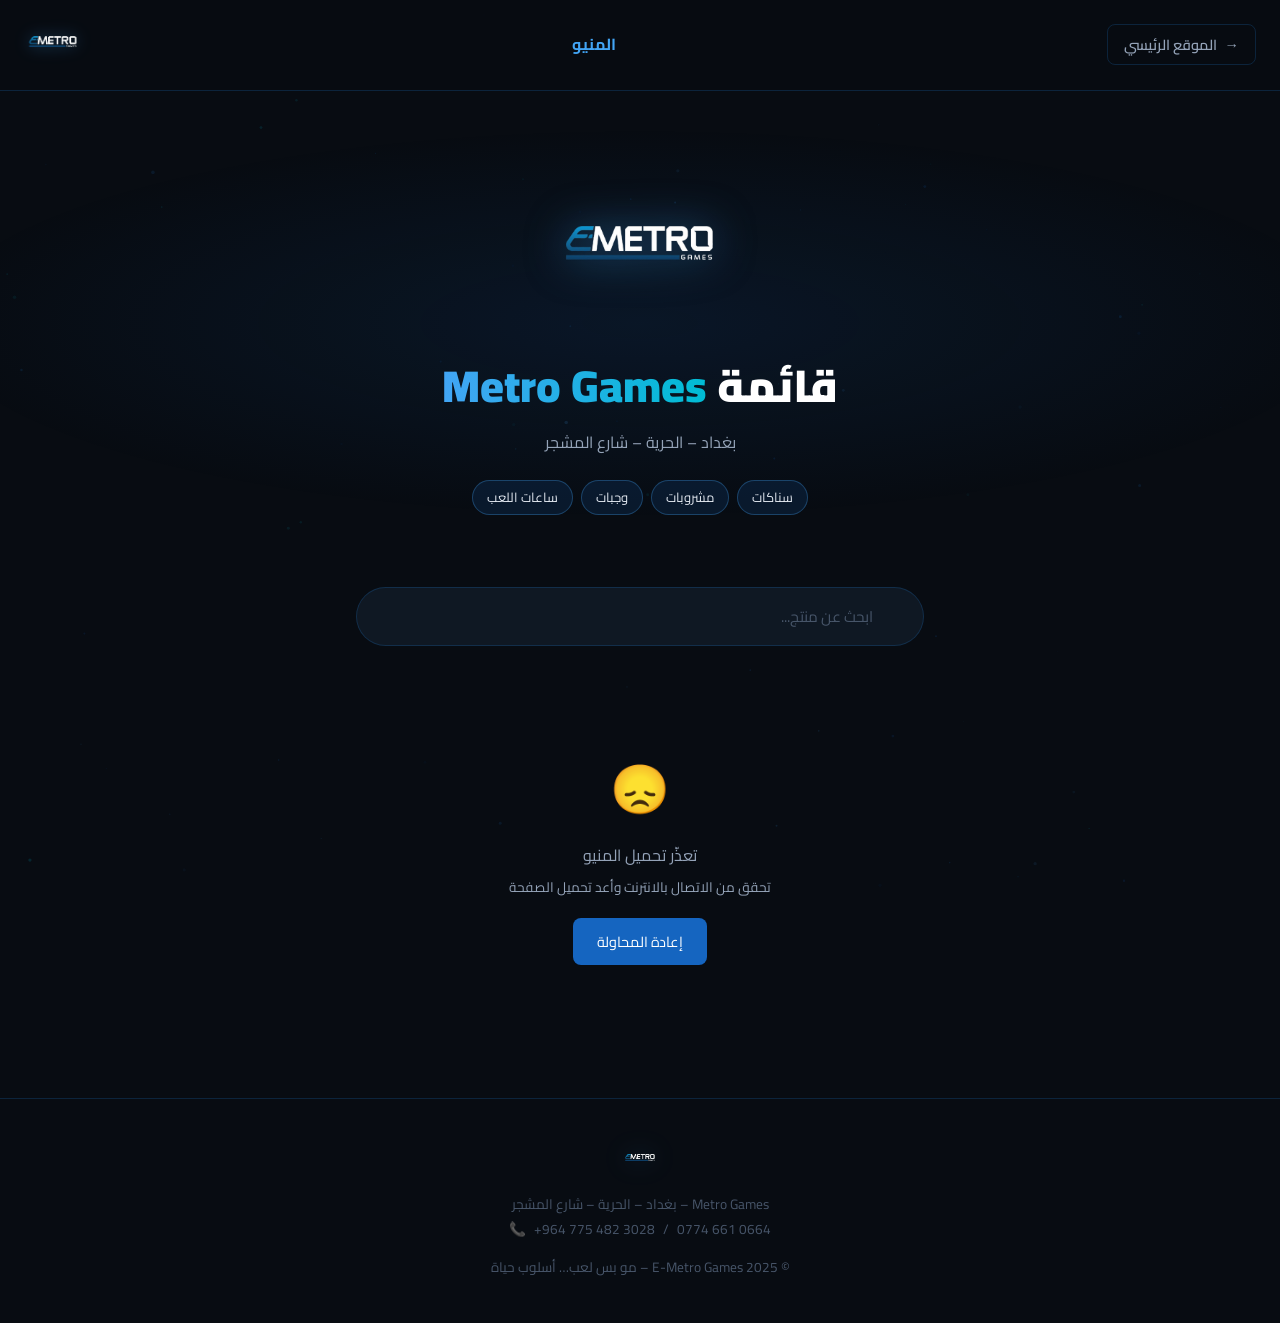
==== menu.html @ 740af6a1 "Add files via upload" ====
<!DOCTYPE html>
<html lang="ar" dir="rtl">
<head>
  <meta charset="UTF-8" />
  <meta name="viewport" content="width=device-width, initial-scale=1.0" />
  <meta name="description" content="منيو Metro Games – أحدث السناكات والمشروبات والوجبات. الحرية – شارع المشجر، بغداد." />
  <title>منيو Metro Games | قائمة الطعام والمشروبات 🍔🥤</title>
  <link rel="preconnect" href="https://fonts.googleapis.com" />
  <link rel="preconnect" href="https://fonts.gstatic.com" crossorigin />
  <link href="https://fonts.googleapis.com/css2?family=Outfit:wght@300;400;600;700;900&family=Cairo:wght@300;400;600;700;900&display=swap" rel="stylesheet" />
  <link rel="icon" href="logo.png" type="image/png" />
  <style>
    /* ============ RESET & ROOT ============ */
    *, *::before, *::after { box-sizing: border-box; margin: 0; padding: 0; }
    :root {
      --bg-primary:   #080c12;
      --bg-secondary: #0d1117;
      --bg-card:      #0f1823;
      --blue-main:    #1565c0;
      --blue-mid:     #1e88e5;
      --blue-light:   #42a5f5;
      --cyan:         #00bcd4;
      --white:        #ffffff;
      --gray-1:       #e2e8f0;
      --gray-2:       #94a3b8;
      --gray-3:       #475569;
      --border:       rgba(30, 136, 229, 0.2);
      --glow-sm:      0 0 12px rgba(66, 165, 245, 0.3);
      --glow-md:      0 0 30px rgba(66, 165, 245, 0.35);
      --radius:       14px;
      --radius-lg:    22px;
      --transition:   0.3s cubic-bezier(0.4, 0, 0.2, 1);
      --font-ar:      'Cairo', sans-serif;
      --font-en:      'Outfit', sans-serif;
    }
    html { scroll-behavior: smooth; }
    body {
      font-family: var(--font-ar);
      background: var(--bg-primary);
      color: var(--white);
      overflow-x: hidden;
      direction: rtl;
      line-height: 1.6;
    }
    ::-webkit-scrollbar { width: 6px; }
    ::-webkit-scrollbar-track { background: var(--bg-primary); }
    ::-webkit-scrollbar-thumb { background: var(--blue-main); border-radius: 99px; }
    ::selection { background: var(--blue-main); color: #fff; }

    /* ============ PARTICLES ============ */
    #pc { position: fixed; inset: 0; z-index: 0; pointer-events: none; opacity: 0.3; }

    /* ============ NAVBAR ============ */
    .navbar {
      position: sticky; top: 0; z-index: 100;
      background: rgba(8,12,18,0.95);
      backdrop-filter: blur(20px);
      border-bottom: 1px solid var(--border);
      padding: 12px 24px;
    }
    .nav-inner {
      max-width: 1280px; margin: 0 auto;
      display: flex;
      align-items: center; justify-content: space-between; gap: 16px;
    }
    .nav-logo img { height: 58px; filter: drop-shadow(var(--glow-sm)); }
    .nav-title { font-size: 1rem; font-weight: 700; color: var(--blue-light); }
    .nav-back {
      display: flex; align-items: center; gap: 8px;
      text-decoration: none; color: var(--gray-2);
      font-size: 0.9rem; font-weight: 600;
      padding: 8px 16px; border-radius: 8px;
      border: 1px solid var(--border);
      transition: var(--transition);
    }
    .nav-back:hover { color: var(--white); border-color: var(--blue-mid); }

    /* ============ HERO ============ */
    .hero {
      position: relative; z-index: 1;
      padding: 60px 24px 40px;
      text-align: center;
      background: radial-gradient(ellipse 80% 60% at 50% 50%, rgba(21,101,192,0.12) 0%, transparent 70%);
    }
    .hero-logo { width: 180px; max-width: 60%; margin: 0 auto 20px; display: block; filter: drop-shadow(0 0 20px rgba(66,165,245,0.5)); }
    .hero-title { font-size: clamp(1.8rem, 4vw, 2.8rem); font-weight: 900; margin-bottom: 8px; }
    .hero-sub { color: var(--gray-2); font-size: 1rem; margin-bottom: 24px; }
    .hero-badges { display: flex; flex-wrap: wrap; gap: 8px; justify-content: center; }
    .badge {
      display: inline-flex; align-items: center; gap: 6px;
      background: rgba(21,101,192,0.15);
      border: 1px solid rgba(66,165,245,0.3);
      border-radius: 50px; padding: 6px 14px;
      font-size: 0.82rem; color: var(--gray-1);
    }
    .highlight-blue {
      background: linear-gradient(90deg, var(--blue-light), var(--cyan));
      -webkit-background-clip: text; -webkit-text-fill-color: transparent; background-clip: text;
    }

    /* ============ CATEGORY TABS ============ */
    .cats-wrap {
      position: sticky; top: 63px; z-index: 90;
      background: rgba(8,12,18,0.92); backdrop-filter: blur(20px);
      -webkit-backdrop-filter: blur(20px);
      border-bottom: 1px solid var(--border);
      padding: 0;
    }
    .cats-scroll {
      display: flex; overflow-x: auto; gap: 10px;
      scrollbar-width: none; padding: 10px 24px;
      align-items: center;
    }
    .cats-scroll::-webkit-scrollbar { display: none; }
    .cat-tab {
      flex-shrink: 0; padding: 8px 18px;
      background: rgba(21, 101, 192, 0.08);
      border: 1px solid rgba(66, 165, 245, 0.15);
      border-radius: 50px; cursor: pointer;
      color: var(--gray-2); font-family: var(--font-ar); font-size: 0.88rem; font-weight: 700;
      transition: var(--transition); white-space: nowrap;
    }
    .cat-tab:hover {
      color: var(--white);
      border-color: var(--blue-mid);
      background: rgba(21, 101, 192, 0.15);
    }
    .cat-tab.active {
      background: linear-gradient(135deg, var(--blue-main) 0%, var(--blue-mid) 100%);
      color: var(--white);
      border-color: var(--blue-light);
      box-shadow: 0 0 15px rgba(21, 101, 192, 0.4);
    }

    /* ============ SEARCH ============ */
    .search-wrap {
      position: relative; z-index: 1;
      max-width: 600px; margin: 32px auto 0; padding: 0 16px;
    }
    .search-input {
      width: 100%; padding: 14px 50px 14px 18px;
      background: var(--bg-card); border: 1px solid var(--border);
      border-radius: 50px; color: var(--white); font-family: var(--font-ar); font-size: 0.95rem;
      outline: none; transition: var(--transition); direction: rtl;
    }
    .search-input:focus { border-color: var(--blue-mid); box-shadow: var(--glow-sm); }
    .search-input::placeholder { color: var(--gray-3); }
    .search-icon {
      position: absolute; left: 32px; top: 50%; transform: translateY(-50%);
      font-size: 1rem; color: var(--gray-3); pointer-events: none;
    }

    /* ============ MENU CONTENT ============ */
    .menu-content {
      position: relative; z-index: 1;
      max-width: 1280px; margin: 0 auto;
      padding: 32px 16px 60px;
    }

    /* ============ LOADING ============ */
    .loading {
      display: flex; flex-direction: column; align-items: center;
      justify-content: center; min-height: 40vh; gap: 20px;
    }
    .spinner {
      width: 50px; height: 50px; border: 3px solid rgba(66,165,245,0.2);
      border-top-color: var(--blue-light); border-radius: 50%;
      animation: spin 1s linear infinite;
    }
    @keyframes spin { to { transform: rotate(360deg); } }
    .loading p { color: var(--gray-2); font-size: 1rem; }

    /* ============ CATEGORY SECTION ============ */
    .cat-section { margin-bottom: 60px; scroll-margin-top: 140px; }
    .cat-header {
      display: flex; align-items: center; gap: 14px;
      margin-bottom: 24px; padding-bottom: 14px;
      border-bottom: 1px solid var(--border);
    }
    .cat-icon {
      width: 44px; height: 44px;
      background: rgba(21,101,192,0.2);
      border: 1px solid rgba(66,165,245,0.3);
      border-radius: 12px; display: flex; align-items: center;
      justify-content: center; font-size: 1.2rem; flex-shrink: 0;
    }
    .cat-name { font-size: 1.4rem; font-weight: 900; color: var(--white); }
    .cat-count {
      margin-right: auto;
      background: rgba(21,101,192,0.15);
      border: 1px solid rgba(66,165,245,0.2);
      color: var(--blue-light); border-radius: 50px;
      padding: 3px 12px; font-size: 0.78rem; font-weight: 700;
    }

    /* ============ ITEMS GRID ============ */
    .items-grid {
      display: grid;
      grid-template-columns: repeat(auto-fill, minmax(280px, 1fr));
      gap: 18px;
    }

    /* ============ ITEM CARD ============ */
    .item-card {
      background: var(--bg-card);
      border: 1px solid var(--border);
      border-radius: var(--radius);
      overflow: hidden;
      transition: var(--transition);
      display: flex; flex-direction: column;
      cursor: pointer;
      position: relative;
    }
    .item-card::before {
      content: '';
      position: absolute; top: 0; left: 0; right: 0;
      height: 2px;
      background: linear-gradient(90deg, var(--blue-main), var(--blue-light));
      transform: scaleX(0); transition: transform 0.3s;
    }
    .item-card:hover::before { transform: scaleX(1); }
    .item-card:hover {
      border-color: var(--blue-mid);
      transform: translateY(-4px);
      box-shadow: var(--glow-md);
    }
    .item-img-wrap {
      width: 100%; aspect-ratio: 4/3;
      overflow: hidden; background: var(--bg-secondary);
      position: relative;
    }
    .item-img {
      width: 100%; height: 100%; object-fit: cover;
      transition: transform 0.4s;
    }
    .item-card:hover .item-img { transform: scale(1.06); }
    .item-no-img {
      width: 100%; height: 100%;
      display: flex; align-items: center; justify-content: center;
      font-size: 3rem; opacity: 0.3;
      background: linear-gradient(135deg, #0d1a30, #1565c0, #0d1a30);
    }
    .item-body { padding: 16px; flex: 1; display: flex; flex-direction: column; gap: 8px; }
    .item-name { font-size: 1rem; font-weight: 700; color: var(--white); line-height: 1.3; }
    .item-desc { font-size: 0.82rem; color: var(--gray-2); line-height: 1.5; flex: 1; }
    .item-footer { display: flex; align-items: center; justify-content: space-between; margin-top: 8px; }
    .item-price {
      font-family: var(--font-en);
      font-size: 1.15rem; font-weight: 900;
      color: #ffffff;
      background: linear-gradient(135deg, rgba(21, 101, 192, 0.4) 0%, rgba(30, 136, 229, 0.75) 100%);
      padding: 5px 14px;
      border-radius: 50px;
      display: inline-flex;
      align-items: center;
      gap: 4px;
      border: 1px solid rgba(66, 165, 245, 0.5);
      box-shadow: 0 4px 12px rgba(21, 101, 192, 0.35);
      transition: var(--transition);
      backdrop-filter: blur(4px);
    }
    .item-price span {
      font-family: var(--font-ar);
      font-size: 0.75rem;
      font-weight: 700;
      color: rgba(255, 255, 255, 0.9);
      margin-right: 2px;
    }
    .item-card:hover .item-price {
      background: linear-gradient(135deg, var(--blue-mid) 0%, var(--cyan) 100%);
      border-color: var(--cyan);
      box-shadow: 0 0 15px rgba(0, 188, 212, 0.65);
      transform: scale(1.04);
    }
    .item-badge {
      font-size: 0.72rem; font-weight: 700;
      background: rgba(21,101,192,0.15);
      border: 1px solid rgba(66,165,245,0.2);
      color: var(--blue-light); padding: 3px 10px; border-radius: 50px;
    }

    /* ============ MODAL ============ */
    .modal-overlay {
      position: fixed; inset: 0; z-index: 200;
      background: rgba(0,0,0,0.8); backdrop-filter: blur(8px);
      display: flex; align-items: center; justify-content: center;
      padding: 16px;
      opacity: 0; pointer-events: none;
      transition: opacity 0.3s;
    }
    .modal-overlay.open { opacity: 1; pointer-events: all; }
    .modal {
      background: var(--bg-card);
      border: 1px solid var(--border);
      border-radius: var(--radius-lg);
      max-width: 500px; width: 100%;
      overflow: hidden;
      transform: scale(0.92) translateY(20px);
      transition: transform 0.3s;
    }
    .modal-overlay.open .modal { transform: scale(1) translateY(0); }
    .modal-img { width: 100%; aspect-ratio: 4/3; object-fit: cover; }
    .modal-no-img {
      width: 100%; aspect-ratio: 4/3;
      display: flex; align-items: center; justify-content: center;
      font-size: 6rem;
      background: linear-gradient(135deg, #0d1a30, #1565c0, #0d1a30);
    }
    .modal-body { padding: 24px; }
    .modal-name { font-size: 1.5rem; font-weight: 900; margin-bottom: 8px; }
    .modal-desc { color: var(--gray-2); font-size: 0.92rem; margin-bottom: 20px; line-height: 1.6; }
    .modal-price {
      font-family: var(--font-en);
      font-size: 2.2rem; font-weight: 900;
      color: var(--blue-light);
      text-shadow: 0 0 15px rgba(66, 165, 245, 0.45);
      margin-bottom: 20px;
      display: flex;
      align-items: baseline;
      gap: 6px;
    }
    .modal-price small { font-family: var(--font-ar); font-size: 1.05rem; color: var(--gray-2); font-weight: 700; }
    .modal-close {
      width: 100%; padding: 14px;
      background: rgba(21,101,192,0.2); border: 1px solid rgba(66,165,245,0.3);
      border-radius: 10px; color: var(--white); font-family: var(--font-ar); font-size: 1rem;
      font-weight: 700; cursor: pointer; transition: var(--transition);
    }
    .modal-close:hover { background: var(--blue-main); }

    /* ============ EMPTY ============ */
    .empty { text-align: center; padding: 60px 24px; color: var(--gray-2); }
    .empty .empty-icon { font-size: 4rem; margin-bottom: 16px; }
    .empty h3 { font-size: 1.2rem; color: var(--gray-1); margin-bottom: 8px; }

    /* ============ BANNER ============ */
    .restaurant-banner {
      width: 100%; max-height: 260px; object-fit: cover;
      display: block;
    }
    .banner-wrap { position: relative; z-index: 1; }
    .banner-overlay {
      position: absolute; inset: 0;
      background: linear-gradient(to bottom, transparent 40%, rgba(8,12,18,1) 100%);
    }

    /* ============ BACK TO TOP ============ */
    .btt {
      position: fixed; bottom: 28px; left: 28px;
      width: 46px; height: 46px; border-radius: 50%;
      background: var(--blue-main); color: #fff;
      border: none; cursor: pointer; font-size: 1.2rem;
      box-shadow: var(--glow-md); z-index: 99;
      opacity: 0; transform: translateY(16px);
      transition: var(--transition);
    }
    .btt.visible { opacity: 1; transform: translateY(0); }
    .btt:hover { transform: translateY(-3px); }

    /* ============ FOOTER ============ */
    .footer {
      position: relative; z-index: 1;
      text-align: center; padding: 40px 24px;
      border-top: 1px solid var(--border);
      color: var(--gray-3); font-size: 0.85rem;
    }
    .footer img { height: 36px; margin-bottom: 12px; filter: drop-shadow(var(--glow-sm)); }
    .footer p { margin-bottom: 4px; }
    .footer a { color: var(--blue-light); text-decoration: none; }

    /* ============ RESPONSIVE ============ */
    @media (max-width: 600px) {
      .navbar {
        padding: 8px 16px;
      }
      .nav-back span:last-child {
        display: none; /* Hide "الموقع الرئيسي" text to fit screen */
      }
      .nav-back {
        padding: 6px 12px;
        font-size: 0.85rem;
      }
      .nav-title {
        font-size: 0.95rem;
      }
      .nav-logo-img {
        height: 46px !important;
      }
      .cats-wrap {
        top: 55px; /* Alignment with mobile navbar */
      }
      .cats-scroll {
        padding: 8px 12px;
        gap: 8px;
      }
      .cat-tab {
        padding: 6px 14px;
        font-size: 0.82rem;
      }
      .hero {
        padding: 30px 16px 20px;
      }
      .hero-logo {
        width: 110px;
        margin-bottom: 12px;
      }
      .hero-badges {
        gap: 6px;
      }
      .badge {
        padding: 4px 10px;
        font-size: 0.75rem;
      }
      .search-wrap {
        margin: 20px auto 0;
      }
      .search-input {
        padding: 10px 18px;
        font-size: 0.9rem;
      }
      .cat-section {
        margin-bottom: 36px;
        scroll-margin-top: 105px;
      }
      .cat-header {
        margin-bottom: 16px;
        padding-bottom: 10px;
        gap: 10px;
      }
      .cat-icon {
        width: 36px;
        height: 36px;
        font-size: 1rem;
      }
      .cat-name {
        font-size: 1.15rem;
      }
      .items-grid {
        grid-template-columns: repeat(2, 1fr);
        gap: 12px;
      }
      .item-card {
        border-radius: 12px;
      }
      .item-name {
        font-size: 0.88rem;
        font-weight: 700;
        display: -webkit-box;
        -webkit-line-clamp: 1;
        -webkit-box-orient: vertical;
        overflow: hidden;
      }
      .item-body {
        padding: 12px;
        gap: 6px;
      }
      .item-desc {
        font-size: 0.75rem;
        display: -webkit-box;
        -webkit-line-clamp: 2;
        -webkit-box-orient: vertical;
        overflow: hidden;
        text-overflow: ellipsis;
        min-height: 2.25em; /* Keep description height uniform */
      }
      .item-price {
        font-size: 0.9rem;
        padding: 4px 10px;
        border-radius: 30px;
        gap: 3px;
      }
      .item-price span {
        font-size: 0.62rem;
      }
      .modal {
        max-width: 100%;
        width: 100%;
        max-height: 90vh;
        overflow-y: auto;
      }
      .modal-body {
        padding: 16px;
      }
      .modal-name {
        font-size: 1.25rem;
      }
      .modal-desc {
        font-size: 0.85rem;
        margin-bottom: 16px;
      }
      .modal-price {
        font-size: 1.7rem;
        margin-bottom: 16px;
      }
      .footer {
        padding: 30px 16px;
      }
    }
    @media (max-width: 360px) {
      .items-grid { grid-template-columns: 1fr; gap: 16px; }
    }
  </style>
</head>
<body>

<canvas id="pc"></canvas>

<!-- NAVBAR -->
<nav class="navbar">
  <div class="nav-inner">
    <a href="index.html" class="nav-back">
      <span>→</span>
      <span>الموقع الرئيسي</span>
    </a>
    <div class="nav-title">المنيو</div>
    <a href="index.html">
      <img src="logo.png" alt="Metro Games" class="nav-logo-img" style="height:58px;filter:drop-shadow(0 0 8px rgba(66,165,245,0.4))"/>
    </a>
  </div>
</nav>

<!-- BANNER (will be set dynamically) -->
<div class="banner-wrap" id="bannerWrap" style="display:none;">
  <img id="restaurantBanner" src="" alt="Metro Games Banner" class="restaurant-banner" />
  <div class="banner-overlay"></div>
</div>

<!-- HERO -->
<section class="hero">
  <img src="logo.png" alt="E-Metro Games" class="hero-logo" />
  <h1 class="hero-title">قائمة <span class="highlight-blue">Metro Games</span></h1>
  <p class="hero-sub" id="restaurantAddress">بغداد – الحرية – شارع المشجر</p>
  <div class="hero-badges">
    <span class="badge">سناكات</span>
    <span class="badge">مشروبات</span>
    <span class="badge">وجبات</span>
    <span class="badge">ساعات اللعب</span>
  </div>
</section>

<!-- SEARCH -->
<div class="search-wrap">
  <input type="text" class="search-input" id="searchInput" placeholder="ابحث عن منتج..." />
</div>

<!-- CATEGORY TABS -->
<div class="cats-wrap" id="catsWrap" style="display:none;">
  <div class="cats-scroll" id="catsTabs"></div>
</div>

<!-- MENU CONTENT -->
<main class="menu-content">
  <div class="loading" id="loading">
    <div class="spinner"></div>
    <p>جاري تحميل المنيو...</p>
  </div>
  <div id="menuSections"></div>
</main>

<!-- ITEM MODAL -->
<div class="modal-overlay" id="modalOverlay">
  <div class="modal" id="modal">
    <div id="modalImgWrap"></div>
    <div class="modal-body">
      <div class="modal-name" id="modalName"></div>
      <div class="modal-desc" id="modalDesc"></div>
      <div class="modal-price" id="modalPrice"></div>
      <button class="modal-close" id="modalClose">إغلاق</button>
    </div>
  </div>
</div>

<!-- BACK TO TOP -->
<button class="btt" id="btt" onclick="window.scrollTo({top:0,behavior:'smooth'})">↑</button>

<!-- FOOTER -->
<footer class="footer">
  <img src="logo.png" alt="Metro Games" />
  <p>Metro Games – بغداد – الحرية – شارع المشجر</p>
  <p style="direction: ltr; display: inline-flex; align-items: center; gap: 8px; justify-content: center; width: 100%;">
    <span style="direction: rtl; display: inline-block;">📞</span>
    <a href="tel:+9647754823028" style="color: inherit; text-decoration: none; direction: ltr; display: inline-block;">+964 775 482 3028</a>
    <span>/</span>
    <a href="tel:07746610664" style="color: inherit; text-decoration: none; direction: ltr; display: inline-block;">0774 661 0664</a>
  </p>
  <p style="margin-top:12px;color:#475569;">© 2025 E-Metro Games – مو بس لعب… أسلوب حياة</p>
</footer>

<script>
/* ========== PARTICLES ========== */
(function(){
  const c = document.getElementById('pc');
  const x = c.getContext('2d');
  let W, H, pts = [];
  function resize(){ W=c.width=innerWidth; H=c.height=innerHeight; }
  resize(); addEventListener('resize', resize);
  for(let i=0;i<80;i++) pts.push({
    x:Math.random()*innerWidth, y:Math.random()*innerHeight,
    r:Math.random()*1.5+0.3,
    vx:(Math.random()-.5)*.4, vy:(Math.random()-.5)*.4,
    op:Math.random()*.4+.1,
    col:['#1565c0','#1e88e5','#42a5f5','#00bcd4'][Math.floor(Math.random()*4)]
  });
  function draw(){
    x.clearRect(0,0,W,H);
    pts.forEach(p=>{
      p.x+=p.vx; p.y+=p.vy;
      if(p.x<0||p.x>W) p.vx*=-1;
      if(p.y<0||p.y>H) p.vy*=-1;
      x.save(); x.globalAlpha=p.op; x.fillStyle=p.col;
      x.beginPath(); x.arc(p.x,p.y,p.r,0,Math.PI*2); x.fill();
      x.restore();
    });
    requestAnimationFrame(draw);
  }
  draw();
})();

/* ========== BACK TO TOP ========== */
const btt = document.getElementById('btt');
window.addEventListener('scroll', ()=>{ btt.classList.toggle('visible', scrollY>300); });

/* ========== CATEGORY ICONS ========== */
const CAT_ICONS = {
  'برغر': '🍔', 'burger': '🍔', 'بيتزا': '🍕', 'pizza': '🍕',
  'مشروبات': '🥤', 'drink': '🥤', 'عصير': '🧃', 'juice': '🧃',
  'سناك': '🍟', 'snack': '🍟', 'وجبة': '🍽️', 'دجاج': '🍗',
  'chicken': '🍗', 'قهوة': '☕', 'coffee': '☕', 'كيك': '🎂',
  'حلو': '🍰', 'sweet': '🍰', 'ساندويتش': '🥪', 'شاي': '🍵',
  'شاورما': '🌯', 'hot dog': '🌭', 'ايس كريم': '🍦',
  'اسعار': '🎮', 'ساعات': '🕐', 'pc': '💻', 'ps5': '🕹️',
  'vip': '👑', 'اضافات': '➕', 'طازج': '🥗', 'سلطة': '🥗',
  'default': '🍴'
};
function getCatIcon(name){
  const n = name.toLowerCase();
  for(const [k,v] of Object.entries(CAT_ICONS)){
    if(n.includes(k)) return v;
  }
  return CAT_ICONS.default;
}

/* ========== MENU STATE ========== */
let allCategories = [];
let activeFilter = null;
let searchQuery = '';

/* ========== FETCH MENU ========== */
async function fetchMenu(){
  try {
    const res = await fetch('https://api.ramz.menu/api/v1/restaurant/customer/menu/', {
      headers: {
        'X-Tenant-Id': 'restaurant393c',
        'Accept-Language': 'ar',
        'Accept': 'application/json'
      }
    });
    if(!res.ok) throw new Error('HTTP ' + res.status);
    const json = await res.json();
    return json.data;
  } catch(e) {
    console.error('Menu fetch error:', e);
    return null;
  }
}

/* ========== RENDER MENU ========== */
function formatPrice(p){
  return p.toLocaleString('en-US');
}

function renderMenu(data){
  const loading = document.getElementById('loading');
  loading.style.display = 'none';

  // Restaurant banner
  if(data.restaurant.banner_url){
    document.getElementById('restaurantBanner').src = data.restaurant.banner_url;
    document.getElementById('bannerWrap').style.display = 'block';
  }

  // Address
  if(data.restaurant.address){
    document.getElementById('restaurantAddress').textContent = data.restaurant.address;
  }

  // Filter empty cats
  allCategories = data.categories.filter(c => c.items && c.items.length > 0);

  // Category tabs
  const catsWrap = document.getElementById('catsWrap');
  const catsTabs = document.getElementById('catsTabs');
  catsWrap.style.display = 'block';

  // Add "الكل" tab
  const allTab = document.createElement('button');
  allTab.className = 'cat-tab active';
  allTab.textContent = 'الكل';
  allTab.dataset.catId = 'all';
  allTab.addEventListener('click', () => filterByCategory('all'));
  catsTabs.appendChild(allTab);

  allCategories.forEach(cat => {
    const tab = document.createElement('button');
    tab.className = 'cat-tab';
    tab.textContent = cat.name;
    tab.dataset.catId = cat.id;
    tab.addEventListener('click', () => filterByCategory(cat.id));
    catsTabs.appendChild(tab);
  });

  renderSections();
}

function filterByCategory(catId){
  activeFilter = catId === 'all' ? null : catId;
  document.querySelectorAll('.cat-tab').forEach(t => {
    t.classList.toggle('active', t.dataset.catId === catId);
  });
  if(activeFilter){
    const el = document.getElementById('section-' + activeFilter);
    if(el) el.scrollIntoView({behavior:'smooth', block:'start'});
  } else {
    window.scrollTo({top:0, behavior:'smooth'});
  }
}

function renderSections(){
  const container = document.getElementById('menuSections');
  container.innerHTML = '';
  const q = searchQuery.toLowerCase().trim();

  let hasAny = false;

  allCategories.forEach(cat => {
    if(activeFilter && cat.id !== activeFilter) return;

    let items = cat.items;
    if(q){
      items = items.filter(it =>
        it.name.toLowerCase().includes(q) ||
        (it.description && it.description.toLowerCase().includes(q))
      );
    }
    if(!items.length) return;
    hasAny = true;

    const section = document.createElement('section');
    section.className = 'cat-section';
    section.id = 'section-' + cat.id;

    section.innerHTML = `
      <div class="cat-header">
        <div class="cat-name">${cat.name}</div>
        <div class="cat-count">${items.length} منتج</div>
      </div>
      <div class="items-grid" id="grid-${cat.id}"></div>
    `;
    container.appendChild(section);

    const grid = section.querySelector(`#grid-${cat.id}`);
    items.forEach((item, idx) => {
      const card = document.createElement('div');
      card.className = 'item-card';
      card.style.animationDelay = (idx * 0.05) + 's';
      card.innerHTML = `
        <div class="item-img-wrap">
          ${item.image_url
            ? `<img class="item-img" src="${item.image_url}" alt="${item.name}" loading="lazy" onerror="this.style.display='none'; this.nextElementSibling.style.display='flex';" />
               <div class="item-no-img" style="display:none;">🍽️</div>`
            : `<div class="item-no-img">🍽️</div>`
          }
        </div>
        <div class="item-body">
          <div class="item-name">${item.name}</div>
          ${item.description ? `<div class="item-desc">${item.description}</div>` : ''}
          <div class="item-footer">
            <div class="item-price"><span dir="ltr">${formatPrice(item.price)}</span> <span>دينار</span></div>
          </div>
        </div>
      `;
      card.addEventListener('click', () => openModal(item, cat.name));
      grid.appendChild(card);
    });
  });

  if(!hasAny){
    container.innerHTML = `
      <div class="empty">
        <div class="empty-icon">🔍</div>
        <h3>لا توجد نتائج</h3>
        <p>جرب كلمة بحث مختلفة</p>
      </div>
    `;
  }
}

/* ========== MODAL ========== */
function openModal(item, catName){
  const overlay = document.getElementById('modalOverlay');
  document.getElementById('modalImgWrap').innerHTML = item.image_url
    ? `<img class="modal-img" src="${item.image_url}" alt="${item.name}" />`
    : `<div class="modal-no-img">🍽️</div>`;
  document.getElementById('modalName').textContent = item.name;
  document.getElementById('modalDesc').textContent = item.description || catName;
  document.getElementById('modalPrice').innerHTML = `<span dir="ltr">${formatPrice(item.price)}</span> <small>دينار عراقي</small>`;
  overlay.classList.add('open');
  document.body.style.overflow = 'hidden';
}
function closeModal(){
  document.getElementById('modalOverlay').classList.remove('open');
  document.body.style.overflow = '';
}
document.getElementById('modalClose').addEventListener('click', closeModal);
document.getElementById('modalOverlay').addEventListener('click', e => {
  if(e.target === e.currentTarget) closeModal();
});
document.addEventListener('keydown', e => { if(e.key === 'Escape') closeModal(); });

/* ========== SEARCH ========== */
let searchTimer;
document.getElementById('searchInput').addEventListener('input', e => {
  clearTimeout(searchTimer);
  searchTimer = setTimeout(() => {
    searchQuery = e.target.value;
    activeFilter = null;
    document.querySelectorAll('.cat-tab').forEach(t =>
      t.classList.toggle('active', t.dataset.catId === 'all')
    );
    renderSections();
  }, 300);
});

/* ========== INIT ========== */
(async function init(){
  const data = await fetchMenu();
  if(data){
    renderMenu(data);
  } else {
    document.getElementById('loading').innerHTML = `
      <div style="text-align:center;color:#94a3b8;">
        <div style="font-size:3rem;margin-bottom:16px;">😞</div>
        <p>تعذّر تحميل المنيو</p>
        <p style="font-size:0.85rem;margin-top:8px;">تحقق من الاتصال بالانترنت وأعد تحميل الصفحة</p>
        <button onclick="location.reload()" style="margin-top:20px;padding:10px 24px;background:#1565c0;border:none;border-radius:8px;color:#fff;cursor:pointer;font-family:inherit;font-size:0.9rem;">إعادة المحاولة</button>
      </div>
    `;
  }
})();
</script>
</body>
</html>
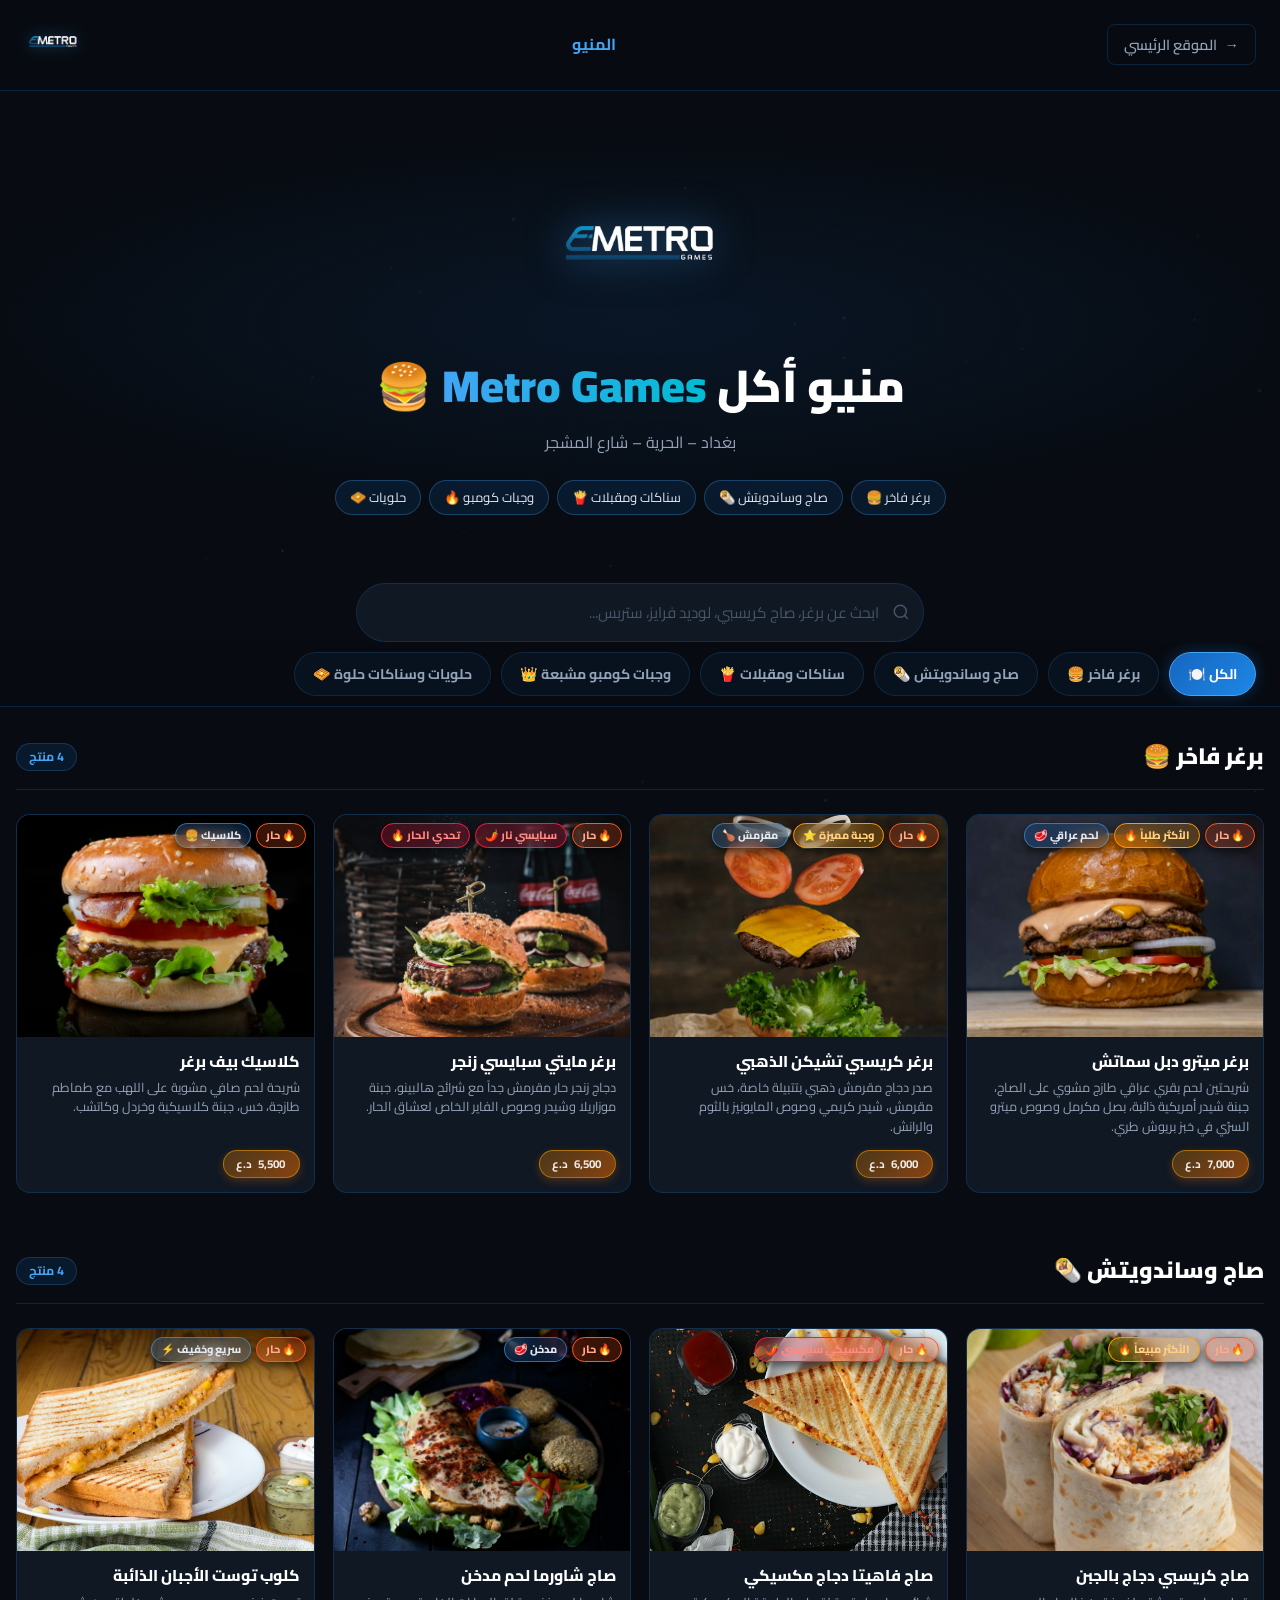
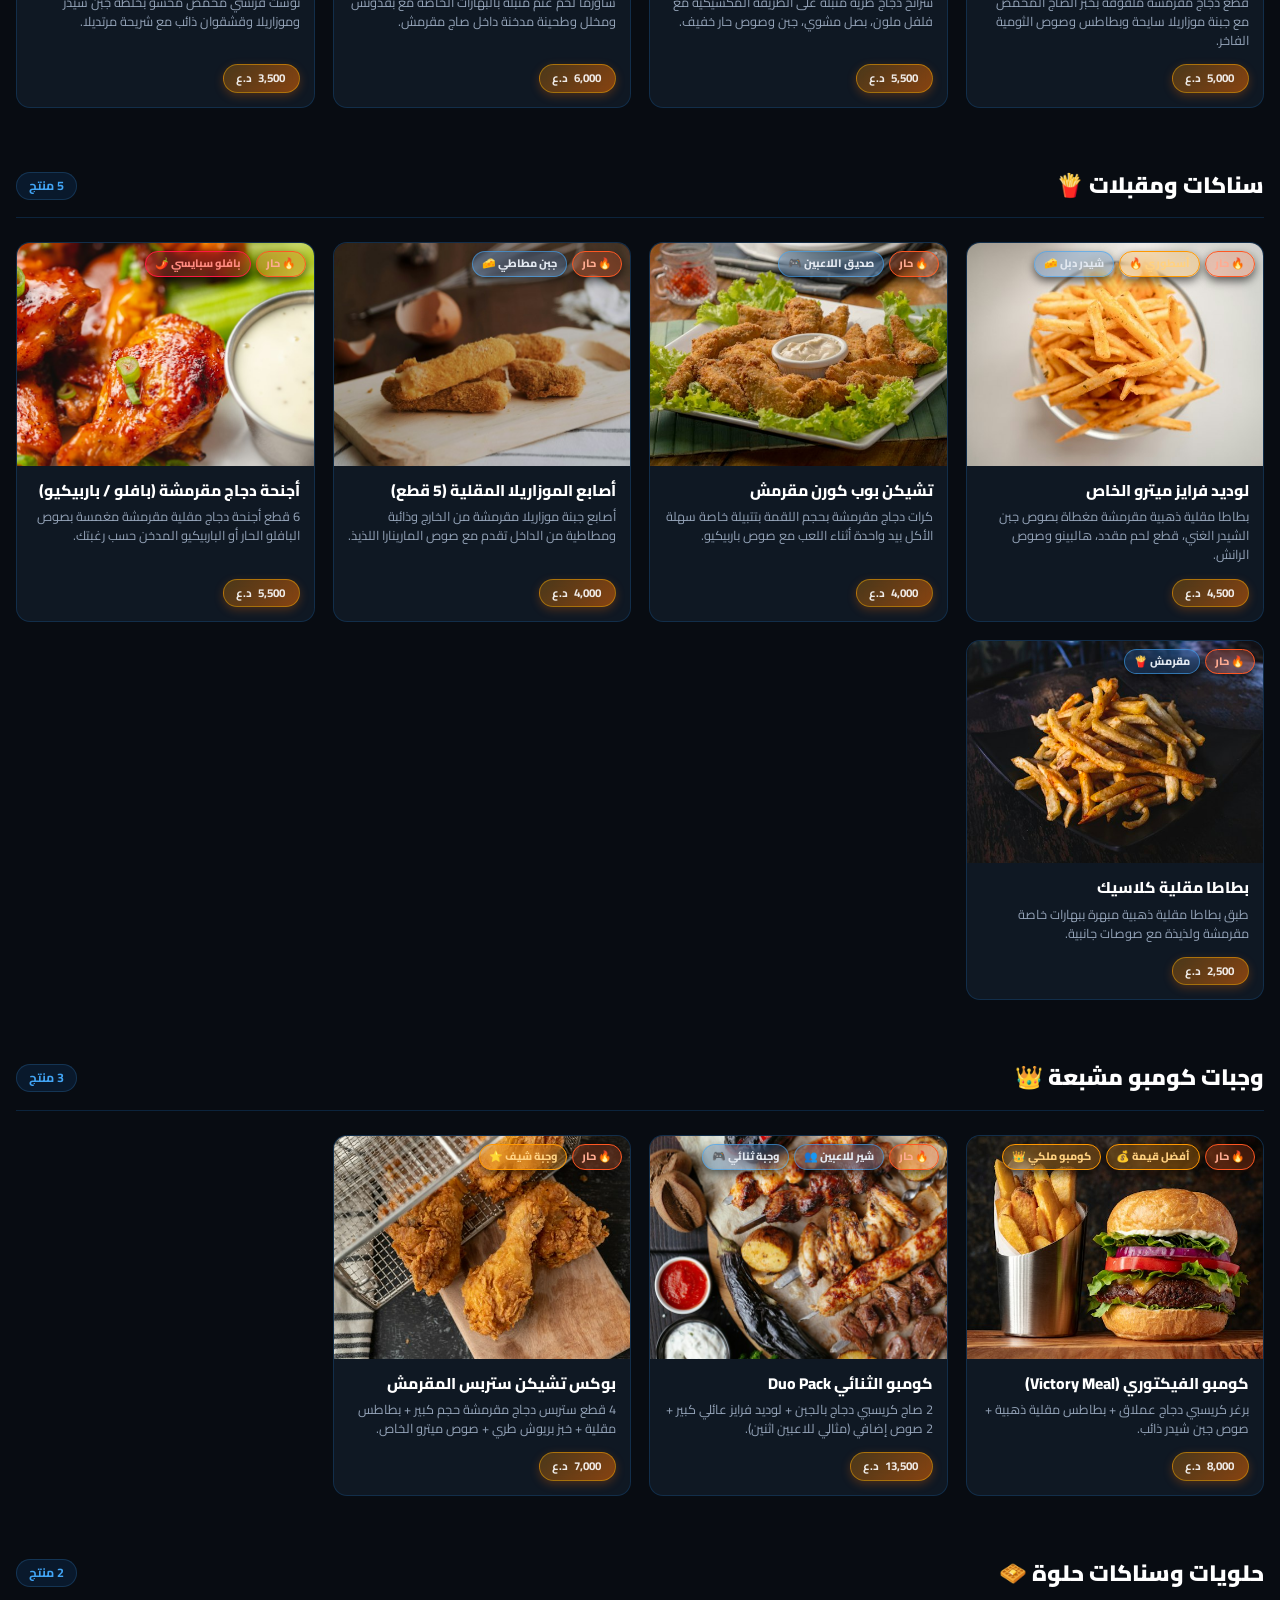
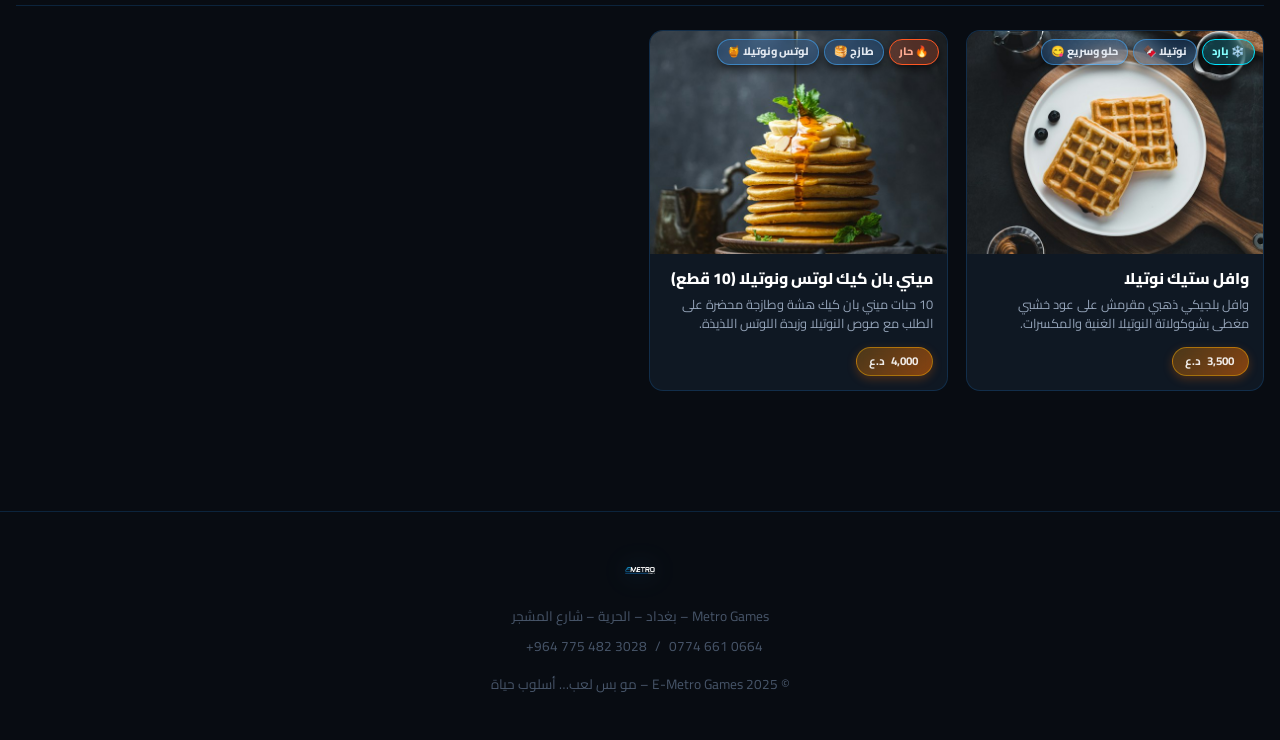
==== commit c027f573: "Add files via upload" ====
--- a/menu.html
+++ b/menu.html
@@ -3,15 +3,23 @@
 <head>
   <meta charset="UTF-8" />
   <meta name="viewport" content="width=device-width, initial-scale=1.0" />
-  <meta name="description" content="منيو Metro Games – أحدث السناكات والمشروبات والوجبات. الحرية – شارع المشجر، بغداد." />
-  <title>منيو Metro Games | قائمة الطعام والمشروبات 🍔🥤</title>
+  <meta name="description" content="منيو أكل Metro Games – أشهى البرغر والوجبات وصاج الدجاج والسناكات للقيمرز. بغداد – الحرية." />
+  <title>منيو أكل Metro Games | قائمة الطعام والسناكات 🍔🍟</title>
+  <meta name="theme-color" content="#080c12" />
   <link rel="preconnect" href="https://fonts.googleapis.com" />
   <link rel="preconnect" href="https://fonts.gstatic.com" crossorigin />
   <link href="https://fonts.googleapis.com/css2?family=Outfit:wght@300;400;600;700;900&family=Cairo:wght@300;400;600;700;900&display=swap" rel="stylesheet" />
   <link rel="icon" href="logo.png" type="image/png" />
+  <script src="menu-data.js"></script>
   <style>
     /* ============ RESET & ROOT ============ */
-    *, *::before, *::after { box-sizing: border-box; margin: 0; padding: 0; }
+    *, *::before, *::after { 
+      box-sizing: border-box; 
+      margin: 0; 
+      padding: 0; 
+      -webkit-tap-highlight-color: transparent;
+    }
+    button, a, input { touch-action: manipulation; }
     :root {
       --bg-primary:   #080c12;
       --bg-secondary: #0d1117;
@@ -33,7 +41,7 @@
       --font-ar:      'Cairo', sans-serif;
       --font-en:      'Outfit', sans-serif;
     }
-    html { scroll-behavior: smooth; }
+    html { scroll-behavior: smooth; -webkit-text-size-adjust: 100%; }
     body {
       font-family: var(--font-ar);
       background: var(--bg-primary);
@@ -135,10 +143,10 @@
     /* ============ SEARCH ============ */
     .search-wrap {
       position: relative; z-index: 1;
-      max-width: 600px; margin: 32px auto 0; padding: 0 16px;
+      max-width: 600px; margin: 28px auto 0; padding: 0 16px;
     }
     .search-input {
-      width: 100%; padding: 14px 50px 14px 18px;
+      width: 100%; padding: 14px 44px 14px 46px;
       background: var(--bg-card); border: 1px solid var(--border);
       border-radius: 50px; color: var(--white); font-family: var(--font-ar); font-size: 0.95rem;
       outline: none; transition: var(--transition); direction: rtl;
@@ -146,9 +154,17 @@
     .search-input:focus { border-color: var(--blue-mid); box-shadow: var(--glow-sm); }
     .search-input::placeholder { color: var(--gray-3); }
     .search-icon {
-      position: absolute; left: 32px; top: 50%; transform: translateY(-50%);
+      position: absolute; right: 30px; top: 50%; transform: translateY(-50%);
       font-size: 1rem; color: var(--gray-3); pointer-events: none;
     }
+    .search-clear-btn {
+      position: absolute; left: 30px; top: 50%; transform: translateY(-50%);
+      background: rgba(255,255,255,0.1); border: none; border-radius: 50%;
+      color: var(--gray-2); width: 24px; height: 24px; cursor: pointer;
+      display: flex; align-items: center; justify-content: center; font-size: 0.75rem;
+      transition: background 0.2s;
+    }
+    .search-clear-btn:hover { background: rgba(255,255,255,0.25); color: #fff; }
 
     /* ============ MENU CONTENT ============ */
     .menu-content {
@@ -157,18 +173,50 @@
       padding: 32px 16px 60px;
     }
 
-    /* ============ LOADING ============ */
+    /* ============ SKELETON LOADING ============ */
     .loading {
-      display: flex; flex-direction: column; align-items: center;
-      justify-content: center; min-height: 40vh; gap: 20px;
-    }
-    .spinner {
-      width: 50px; height: 50px; border: 3px solid rgba(66,165,245,0.2);
-      border-top-color: var(--blue-light); border-radius: 50%;
-      animation: spin 1s linear infinite;
-    }
-    @keyframes spin { to { transform: rotate(360deg); } }
-    .loading p { color: var(--gray-2); font-size: 1rem; }
+      min-height: 40vh;
+      width: 100%;
+      text-align: center;
+    }
+    .skeleton-grid {
+      display: grid;
+      grid-template-columns: repeat(auto-fill, minmax(260px, 1fr));
+      gap: 16px;
+      width: 100%;
+      max-width: 1280px;
+      margin: 0 auto;
+    }
+    .skeleton-card {
+      background: var(--bg-card);
+      border-radius: 14px;
+      overflow: hidden;
+      border: 1px solid var(--border);
+      height: 240px;
+      display: flex;
+      flex-direction: column;
+    }
+    .skeleton-img {
+      width: 100%;
+      height: 140px;
+      background: linear-gradient(90deg, #0e1724 25%, #162438 50%, #0e1724 75%);
+      background-size: 200% 100%;
+      animation: skeletonShimmer 1.5s infinite;
+    }
+    .skeleton-line {
+      height: 14px;
+      margin: 12px 14px 6px;
+      border-radius: 6px;
+      background: linear-gradient(90deg, #0e1724 25%, #162438 50%, #0e1724 75%);
+      background-size: 200% 100%;
+      animation: skeletonShimmer 1.5s infinite;
+    }
+    .skeleton-line.short { width: 50%; height: 11px; margin-top: 4px; }
+    .skeleton-line.price { width: 38%; height: 22px; border-radius: 20px; margin-top: 12px; }
+    @keyframes skeletonShimmer {
+      0% { background-position: -200% 0; }
+      100% { background-position: 200% 0; }
+    }
 
     /* ============ CATEGORY SECTION ============ */
     .cat-section { margin-bottom: 60px; scroll-margin-top: 140px; }
@@ -215,14 +263,18 @@
       content: '';
       position: absolute; top: 0; left: 0; right: 0;
       height: 2px;
-      background: linear-gradient(90deg, var(--blue-main), var(--blue-light));
+      background: linear-gradient(90deg, #ff9800, #ffb300, #42a5f5);
       transform: scaleX(0); transition: transform 0.3s;
+      z-index: 3;
     }
     .item-card:hover::before { transform: scaleX(1); }
     .item-card:hover {
-      border-color: var(--blue-mid);
+      border-color: rgba(255, 152, 0, 0.4);
       transform: translateY(-4px);
-      box-shadow: var(--glow-md);
+      box-shadow: 0 10px 25px rgba(0,0,0,0.6), 0 0 20px rgba(255, 152, 0, 0.2);
+    }
+    .item-card:active {
+      transform: scale(0.97);
     }
     .item-img-wrap {
       width: 100%; aspect-ratio: 4/3;
@@ -240,93 +292,258 @@
       font-size: 3rem; opacity: 0.3;
       background: linear-gradient(135deg, #0d1a30, #1565c0, #0d1a30);
     }
-    .item-body { padding: 16px; flex: 1; display: flex; flex-direction: column; gap: 8px; }
-    .item-name { font-size: 1rem; font-weight: 700; color: var(--white); line-height: 1.3; }
-    .item-desc { font-size: 0.82rem; color: var(--gray-2); line-height: 1.5; flex: 1; }
+
+    /* Food Badges Container */
+    .food-badges-wrap {
+      position: absolute;
+      top: 8px;
+      right: 8px;
+      display: flex;
+      flex-wrap: wrap;
+      gap: 5px;
+      max-width: 90%;
+      z-index: 2;
+    }
+    .food-card-badge {
+      background: rgba(8, 12, 18, 0.9);
+      backdrop-filter: blur(8px);
+      -webkit-backdrop-filter: blur(8px);
+      border: 1px solid rgba(255, 152, 0, 0.5);
+      color: #ffb74d;
+      font-size: 0.68rem;
+      font-weight: 800;
+      padding: 3px 9px;
+      border-radius: 50px;
+      box-shadow: 0 4px 10px rgba(0,0,0,0.6);
+      display: inline-flex;
+      align-items: center;
+      gap: 4px;
+      white-space: nowrap;
+    }
+    .food-card-badge.badge-spicy {
+      background: rgba(255, 23, 68, 0.22);
+      border-color: #ff1744;
+      color: #ff8a80;
+    }
+    .food-card-badge.badge-cold {
+      background: rgba(0, 188, 212, 0.22);
+      border-color: #00e5ff;
+      color: #84ffff;
+    }
+    .food-card-badge.badge-hot {
+      background: rgba(255, 87, 34, 0.22);
+      border-color: #ff5722;
+      color: #ffab91;
+    }
+    .food-card-badge.badge-popular {
+      background: rgba(255, 152, 0, 0.22);
+      border-color: #ff9800;
+      color: #ffd180;
+    }
+    .food-card-badge.badge-custom {
+      background: rgba(21, 101, 192, 0.25);
+      border-color: rgba(66, 165, 245, 0.6);
+      color: #e2e8f0;
+    }
+
+    .food-card-badge {
+      background: rgba(8, 12, 18, 0.9);
+      backdrop-filter: blur(8px);
+      -webkit-backdrop-filter: blur(8px);
+      border: 1px solid rgba(255, 152, 0, 0.5);
+      color: #ffb74d;
+      font-size: 0.68rem;
+      font-weight: 800;
+      padding: 3px 9px;
+      border-radius: 50px;
+      box-shadow: 0 4px 10px rgba(0,0,0,0.6);
+      display: inline-flex;
+      align-items: center;
+      gap: 4px;
+      white-space: nowrap;
+      pointer-events: none;
+    }
+
+    /* Modal Badges Wrap */
+    .modal-badges-wrap {
+      display: flex;
+      flex-wrap: wrap;
+      gap: 8px;
+      margin: 6px 0 14px;
+    }
+    .modal-badges-wrap .food-card-badge {
+      font-size: 0.82rem;
+      padding: 5px 12px;
+    }
+
+    .item-body { padding: 14px; flex: 1; display: flex; flex-direction: column; gap: 6px; }
+    .item-name { font-size: 0.98rem; font-weight: 800; color: var(--white); line-height: 1.35; }
+    .item-desc { font-size: 0.8rem; color: var(--gray-2); line-height: 1.5; flex: 1; }
     .item-footer { display: flex; align-items: center; justify-content: space-between; margin-top: 8px; }
     .item-price {
       font-family: var(--font-en);
-      font-size: 1.15rem; font-weight: 900;
+      font-size: 1.1rem; font-weight: 900;
       color: #ffffff;
-      background: linear-gradient(135deg, rgba(21, 101, 192, 0.4) 0%, rgba(30, 136, 229, 0.75) 100%);
-      padding: 5px 14px;
+      background: linear-gradient(135deg, rgba(255, 152, 0, 0.25) 0%, rgba(255, 111, 0, 0.5) 100%);
+      padding: 4px 12px;
       border-radius: 50px;
       display: inline-flex;
       align-items: center;
       gap: 4px;
-      border: 1px solid rgba(66, 165, 245, 0.5);
-      box-shadow: 0 4px 12px rgba(21, 101, 192, 0.35);
+      border: 1px solid rgba(255, 179, 0, 0.45);
+      box-shadow: 0 3px 10px rgba(255, 111, 0, 0.25);
       transition: var(--transition);
       backdrop-filter: blur(4px);
     }
     .item-price span {
       font-family: var(--font-ar);
-      font-size: 0.75rem;
+      font-size: 0.72rem;
       font-weight: 700;
       color: rgba(255, 255, 255, 0.9);
       margin-right: 2px;
     }
-    .item-card:hover .item-price {
-      background: linear-gradient(135deg, var(--blue-mid) 0%, var(--cyan) 100%);
-      border-color: var(--cyan);
-      box-shadow: 0 0 15px rgba(0, 188, 212, 0.65);
-      transform: scale(1.04);
-    }
-    .item-badge {
-      font-size: 0.72rem; font-weight: 700;
-      background: rgba(21,101,192,0.15);
-      border: 1px solid rgba(66,165,245,0.2);
-      color: var(--blue-light); padding: 3px 10px; border-radius: 50px;
-    }
-
-    /* ============ MODAL ============ */
+    .quick-add-btn {
+      width: 32px;
+      height: 32px;
+      border-radius: 50%;
+      background: linear-gradient(135deg, var(--blue-main), var(--cyan));
+      border: 1px solid rgba(255,255,255,0.3);
+      color: #ffffff;
+      font-size: 1.15rem;
+      font-weight: bold;
+      display: flex;
+      align-items: center;
+      justify-content: center;
+      cursor: pointer;
+      transition: transform 0.2s, box-shadow 0.2s;
+      box-shadow: 0 2px 10px rgba(0, 188, 212, 0.4);
+    }
+    .quick-add-btn:active {
+      transform: scale(0.85);
+    }
+
+    /* ============ MODAL (BOTTOM SHEET) ============ */
     .modal-overlay {
       position: fixed; inset: 0; z-index: 200;
-      background: rgba(0,0,0,0.8); backdrop-filter: blur(8px);
+      background: rgba(0,0,0,0.82); backdrop-filter: blur(10px);
+      -webkit-backdrop-filter: blur(10px);
       display: flex; align-items: center; justify-content: center;
       padding: 16px;
       opacity: 0; pointer-events: none;
-      transition: opacity 0.3s;
+      transition: opacity 0.3s ease;
     }
     .modal-overlay.open { opacity: 1; pointer-events: all; }
     .modal {
-      background: var(--bg-card);
-      border: 1px solid var(--border);
+      background: #0d141f;
+      border: 1px solid rgba(66, 165, 245, 0.3);
       border-radius: var(--radius-lg);
-      max-width: 500px; width: 100%;
+      max-width: 520px; width: 100%;
       overflow: hidden;
       transform: scale(0.92) translateY(20px);
-      transition: transform 0.3s;
+      transition: transform 0.35s cubic-bezier(0.32, 0.72, 0, 1);
+      position: relative;
+      box-shadow: 0 20px 60px rgba(0,0,0,0.9);
+    }
+    .sheet-handle {
+      display: none;
+      width: 44px;
+      height: 5px;
+      background: rgba(255, 255, 255, 0.3);
+      border-radius: 99px;
+      margin: 12px auto 8px;
+      cursor: pointer;
     }
     .modal-overlay.open .modal { transform: scale(1) translateY(0); }
-    .modal-img { width: 100%; aspect-ratio: 4/3; object-fit: cover; }
+    .modal-img-container {
+      position: relative;
+      width: 100%;
+      aspect-ratio: 16/9;
+      background: #080c12;
+      overflow: hidden;
+    }
+    .modal-img { width: 100%; height: 100%; object-fit: cover; }
     .modal-no-img {
-      width: 100%; aspect-ratio: 4/3;
+      width: 100%; height: 100%;
       display: flex; align-items: center; justify-content: center;
-      font-size: 6rem;
+      font-size: 5rem;
       background: linear-gradient(135deg, #0d1a30, #1565c0, #0d1a30);
     }
-    .modal-body { padding: 24px; }
-    .modal-name { font-size: 1.5rem; font-weight: 900; margin-bottom: 8px; }
-    .modal-desc { color: var(--gray-2); font-size: 0.92rem; margin-bottom: 20px; line-height: 1.6; }
+    .modal-img-gradient {
+      position: absolute;
+      inset: 0;
+      background: linear-gradient(to top, #0d141f 0%, transparent 60%);
+    }
+
+    .modal-body { padding: 18px 22px 24px; max-height: calc(85vh - 160px); overflow-y: auto; }
+    .modal-header-row {
+      display: flex;
+      align-items: center;
+      justify-content: space-between;
+      gap: 12px;
+      margin-bottom: 8px;
+    }
+    .modal-name { font-size: 1.35rem; font-weight: 900; color: #fff; line-height: 1.3; }
+    .modal-desc { color: var(--gray-2); font-size: 0.88rem; margin-bottom: 16px; line-height: 1.6; }
     .modal-price {
       font-family: var(--font-en);
-      font-size: 2.2rem; font-weight: 900;
-      color: var(--blue-light);
-      text-shadow: 0 0 15px rgba(66, 165, 245, 0.45);
-      margin-bottom: 20px;
+      font-size: 1.8rem; font-weight: 900;
+      color: #ffb74d;
+      text-shadow: 0 0 15px rgba(255, 152, 0, 0.4);
       display: flex;
       align-items: baseline;
-      gap: 6px;
-    }
-    .modal-price small { font-family: var(--font-ar); font-size: 1.05rem; color: var(--gray-2); font-weight: 700; }
+      gap: 5px;
+      white-space: nowrap;
+    }
+    .modal-price small { font-family: var(--font-ar); font-size: 0.85rem; color: var(--gray-2); font-weight: 700; }
+
+    .modal-actions {
+      display: flex;
+      flex-direction: column;
+      gap: 10px;
+      margin-top: 20px;
+      position: sticky;
+      bottom: 0;
+      background: #0d141f;
+      padding-top: 10px;
+    }
+    .modal-close-icon {
+      position: absolute;
+      top: 14px;
+      right: 14px;
+      width: 36px;
+      height: 36px;
+      border-radius: 50%;
+      background: rgba(0, 0, 0, 0.65);
+      backdrop-filter: blur(8px);
+      -webkit-backdrop-filter: blur(8px);
+      border: 1px solid rgba(255, 255, 255, 0.2);
+      color: #ffffff;
+      display: flex;
+      align-items: center;
+      justify-content: center;
+      font-size: 1.1rem;
+      cursor: pointer;
+      z-index: 10;
+      transition: background 0.2s, transform 0.15s;
+    }
+    .modal-close-icon:hover {
+      background: rgba(255, 255, 255, 0.25);
+      transform: scale(1.05);
+    }
+    .modal-close-icon:active {
+      transform: scale(0.95);
+    }
     .modal-close {
-      width: 100%; padding: 14px;
-      background: rgba(21,101,192,0.2); border: 1px solid rgba(66,165,245,0.3);
-      border-radius: 10px; color: var(--white); font-family: var(--font-ar); font-size: 1rem;
+      width: 100%; padding: 12px;
+      background: rgba(255,255,255,0.06); border: 1px solid var(--border);
+      border-radius: 10px; color: var(--gray-1); font-family: var(--font-ar); font-size: 0.92rem;
       font-weight: 700; cursor: pointer; transition: var(--transition);
     }
-    .modal-close:hover { background: var(--blue-main); }
+    .modal-close:hover { background: rgba(255,255,255,0.12); }
+    
+    .mobile-bottom-bar {
+      display: none;
+    }
 
     /* ============ EMPTY ============ */
     .empty { text-align: center; padding: 60px 24px; color: var(--gray-2); }
@@ -370,11 +587,14 @@
 
     /* ============ RESPONSIVE ============ */
     @media (max-width: 600px) {
+      body {
+        padding-bottom: calc(68px + env(safe-area-inset-bottom, 0px));
+      }
       .navbar {
         padding: 8px 16px;
       }
       .nav-back span:last-child {
-        display: none; /* Hide "الموقع الرئيسي" text to fit screen */
+        display: none;
       }
       .nav-back {
         padding: 6px 12px;
@@ -387,7 +607,7 @@
         height: 46px !important;
       }
       .cats-wrap {
-        top: 55px; /* Alignment with mobile navbar */
+        top: 55px;
       }
       .cats-scroll {
         padding: 8px 12px;
@@ -398,11 +618,11 @@
         font-size: 0.82rem;
       }
       .hero {
-        padding: 30px 16px 20px;
+        padding: 24px 16px 16px;
       }
       .hero-logo {
-        width: 110px;
-        margin-bottom: 12px;
+        width: 105px;
+        margin-bottom: 10px;
       }
       .hero-badges {
         gap: 6px;
@@ -412,18 +632,18 @@
         font-size: 0.75rem;
       }
       .search-wrap {
-        margin: 20px auto 0;
+        margin: 16px auto 0;
       }
       .search-input {
         padding: 10px 18px;
         font-size: 0.9rem;
       }
       .cat-section {
-        margin-bottom: 36px;
+        margin-bottom: 32px;
         scroll-margin-top: 105px;
       }
       .cat-header {
-        margin-bottom: 16px;
+        margin-bottom: 14px;
         padding-bottom: 10px;
         gap: 10px;
       }
@@ -437,10 +657,13 @@
       }
       .items-grid {
         grid-template-columns: repeat(2, 1fr);
-        gap: 12px;
+        gap: 10px;
       }
       .item-card {
         border-radius: 12px;
+      }
+      .item-card:active {
+        transform: scale(0.97);
       }
       .item-name {
         font-size: 0.88rem;
@@ -451,7 +674,7 @@
         overflow: hidden;
       }
       .item-body {
-        padding: 12px;
+        padding: 10px;
         gap: 6px;
       }
       .item-desc {
@@ -461,10 +684,10 @@
         -webkit-box-orient: vertical;
         overflow: hidden;
         text-overflow: ellipsis;
-        min-height: 2.25em; /* Keep description height uniform */
+        min-height: 2.25em;
       }
       .item-price {
-        font-size: 0.9rem;
+        font-size: 0.88rem;
         padding: 4px 10px;
         border-radius: 30px;
         gap: 3px;
@@ -472,32 +695,119 @@
       .item-price span {
         font-size: 0.62rem;
       }
+
+      /* Native App Bottom Sheet Modal */
+      .modal-overlay {
+        align-items: flex-end;
+        padding: 0;
+      }
+      .sheet-handle {
+        display: block;
+      }
       .modal {
         max-width: 100%;
         width: 100%;
-        max-height: 90vh;
+        max-height: 84vh;
+        border-radius: 22px 22px 0 0;
+        border-bottom: none;
         overflow-y: auto;
+        transform: translateY(100%);
+        transition: transform 0.35s cubic-bezier(0.32, 0.72, 0, 1);
+      }
+      .modal-overlay.open .modal {
+        transform: translateY(0);
       }
       .modal-body {
-        padding: 16px;
+        padding: 18px 20px 28px;
       }
       .modal-name {
+        font-size: 1.3rem;
+      }
+      .modal-desc {
+        font-size: 0.88rem;
+        margin-bottom: 14px;
+      }
+      .modal-price {
+        font-size: 1.8rem;
+        margin-bottom: 14px;
+      }
+
+      /* Mobile Bottom Navigation Bar in Menu */
+      .mobile-bottom-bar {
+        display: flex;
+        position: fixed;
+        bottom: 0;
+        left: 0;
+        right: 0;
+        height: calc(62px + env(safe-area-inset-bottom, 0px));
+        padding-bottom: env(safe-area-inset-bottom, 0px);
+        background: rgba(8, 12, 18, 0.95);
+        backdrop-filter: blur(25px);
+        -webkit-backdrop-filter: blur(25px);
+        border-top: 1px solid rgba(66, 165, 245, 0.22);
+        box-shadow: 0 -8px 25px rgba(0, 0, 0, 0.75);
+        z-index: 100;
+        align-items: center;
+        justify-content: space-around;
+      }
+      .mob-tab {
+        flex: 1;
+        display: flex;
+        flex-direction: column;
+        align-items: center;
+        justify-content: center;
+        gap: 3px;
+        text-decoration: none;
+        color: var(--gray-2);
+        font-size: 0.72rem;
+        font-weight: 700;
+        padding: 6px 0;
+        transition: color 0.2s, transform 0.15s;
+        user-select: none;
+        background: none;
+        border: none;
+        font-family: inherit;
+        cursor: pointer;
+      }
+      .mob-tab:active {
+        transform: scale(0.92);
+      }
+      .mob-tab:hover, .mob-tab:focus {
+        color: var(--blue-light);
+      }
+      .mob-icon {
+        width: 22px;
+        height: 22px;
+      }
+      .mob-tab-highlight {
+        position: relative;
+        top: -12px;
+      }
+      .mob-highlight-badge {
+        width: 48px;
+        height: 48px;
+        border-radius: 50%;
+        background: linear-gradient(135deg, var(--blue-main) 0%, var(--blue-mid) 100%);
+        border: 2px solid var(--blue-light);
+        box-shadow: 0 0 18px rgba(66, 165, 245, 0.6);
+        display: flex;
+        align-items: center;
+        justify-content: center;
         font-size: 1.25rem;
       }
-      .modal-desc {
-        font-size: 0.85rem;
-        margin-bottom: 16px;
-      }
-      .modal-price {
-        font-size: 1.7rem;
-        margin-bottom: 16px;
-      }
+
+      .btt {
+        bottom: calc(74px + env(safe-area-inset-bottom, 0px));
+        left: 14px;
+        z-index: 95;
+      }
+
       .footer {
         padding: 30px 16px;
       }
     }
     @media (max-width: 360px) {
-      .items-grid { grid-template-columns: 1fr; gap: 16px; }
+      .items-grid { grid-template-columns: 1fr; gap: 14px; }
     }
   </style>
 </head>
@@ -528,19 +838,22 @@
 <!-- HERO -->
 <section class="hero">
   <img src="logo.png" alt="E-Metro Games" class="hero-logo" />
-  <h1 class="hero-title">قائمة <span class="highlight-blue">Metro Games</span></h1>
+  <h1 class="hero-title">منيو أكل <span class="highlight-blue">Metro Games</span> 🍔</h1>
   <p class="hero-sub" id="restaurantAddress">بغداد – الحرية – شارع المشجر</p>
   <div class="hero-badges">
-    <span class="badge">سناكات</span>
-    <span class="badge">مشروبات</span>
-    <span class="badge">وجبات</span>
-    <span class="badge">ساعات اللعب</span>
+    <span class="badge">برغر فاخر 🍔</span>
+    <span class="badge">صاج وساندويتش 🌯</span>
+    <span class="badge">سناكات ومقبلات 🍟</span>
+    <span class="badge">وجبات كومبو 🔥</span>
+    <span class="badge">حلويات 🧇</span>
   </div>
 </section>
 
 <!-- SEARCH -->
 <div class="search-wrap">
-  <input type="text" class="search-input" id="searchInput" placeholder="ابحث عن منتج..." />
+  <svg class="search-icon" xmlns="http://www.w3.org/2000/svg" width="18" height="18" viewBox="0 0 24 24" fill="none" stroke="currentColor" stroke-width="2"><circle cx="11" cy="11" r="8"/><line x1="21" y1="21" x2="16.65" y2="16.65"/></svg>
+  <input type="text" class="search-input" id="searchInput" placeholder="ابحث عن برغر، صاج كريسبي، لوديد فرايز، ستربس..." />
+  <button type="button" class="search-clear-btn" id="searchClearBtn" style="display:none;" aria-label="مسح البحث">✕</button>
 </div>
 
 <!-- CATEGORY TABS -->
@@ -551,21 +864,36 @@
 <!-- MENU CONTENT -->
 <main class="menu-content">
   <div class="loading" id="loading">
-    <div class="spinner"></div>
-    <p>جاري تحميل المنيو...</p>
+    <div class="skeleton-grid">
+      <div class="skeleton-card"><div class="skeleton-img"></div><div class="skeleton-line"></div><div class="skeleton-line short"></div><div class="skeleton-line price"></div></div>
+      <div class="skeleton-card"><div class="skeleton-img"></div><div class="skeleton-line"></div><div class="skeleton-line short"></div><div class="skeleton-line price"></div></div>
+      <div class="skeleton-card"><div class="skeleton-img"></div><div class="skeleton-line"></div><div class="skeleton-line short"></div><div class="skeleton-line price"></div></div>
+      <div class="skeleton-card"><div class="skeleton-img"></div><div class="skeleton-line"></div><div class="skeleton-line short"></div><div class="skeleton-line price"></div></div>
+    </div>
+    <p style="margin-top: 18px; color: var(--gray-2); font-size: 0.88rem; font-weight: 700;">جاري تحضير قائمة أشهى المأكولات والوجبات...</p>
   </div>
   <div id="menuSections"></div>
 </main>
 
-<!-- ITEM MODAL -->
+<!-- ITEM MODAL (Clean Food Showcase) -->
 <div class="modal-overlay" id="modalOverlay">
   <div class="modal" id="modal">
-    <div id="modalImgWrap"></div>
+    <div class="sheet-handle" id="sheetHandle"></div>
+    <div class="modal-img-container">
+      <button type="button" class="modal-close-icon" id="modalCloseIcon" aria-label="إغلاق">✕</button>
+      <div id="modalImgWrap"></div>
+    </div>
     <div class="modal-body">
-      <div class="modal-name" id="modalName"></div>
+      <div class="modal-header-row">
+        <div class="modal-name" id="modalName"></div>
+        <div class="modal-price" id="modalPrice"></div>
+      </div>
+      <div class="modal-badges-wrap" id="modalBadges"></div>
       <div class="modal-desc" id="modalDesc"></div>
-      <div class="modal-price" id="modalPrice"></div>
-      <button class="modal-close" id="modalClose">إغلاق</button>
+
+      <div class="modal-actions" style="margin-top:16px;">
+        <button type="button" class="modal-close" id="modalClose">إغلاق</button>
+      </div>
     </div>
   </div>
 </div>
@@ -578,7 +906,7 @@
   <img src="logo.png" alt="Metro Games" />
   <p>Metro Games – بغداد – الحرية – شارع المشجر</p>
   <p style="direction: ltr; display: inline-flex; align-items: center; gap: 8px; justify-content: center; width: 100%;">
-    <span style="direction: rtl; display: inline-block;">📞</span>
+    <span style="direction: rtl; display: inline-block;"></span>
     <a href="tel:+9647754823028" style="color: inherit; text-decoration: none; direction: ltr; display: inline-block;">+964 775 482 3028</a>
     <span>/</span>
     <a href="tel:07746610664" style="color: inherit; text-decoration: none; direction: ltr; display: inline-block;">0774 661 0664</a>
@@ -586,29 +914,71 @@
   <p style="margin-top:12px;color:#475569;">© 2025 E-Metro Games – مو بس لعب… أسلوب حياة</p>
 </footer>
 
+<!-- MOBILE BOTTOM NAVIGATION BAR -->
+<nav class="mobile-bottom-bar" id="menuMobileBottomBar" aria-label="Menu Mobile Navigation">
+  <a href="index.html" class="mob-tab">
+    <svg class="mob-icon" viewBox="0 0 24 24" fill="none" stroke="currentColor" stroke-width="2"><path d="M3 9l9-7 9 7v11a2 2 0 0 1-2 2H5a2 2 0 0 1-2-2z"/><polyline points="9 22 9 12 15 12 15 22"/></svg>
+    <span>الرئيسية</span>
+  </a>
+  <a href="#catsWrap" class="mob-tab" onclick="const cw=document.getElementById('catsWrap');if(cw){cw.scrollIntoView({behavior:'smooth'});}">
+    <svg class="mob-icon" viewBox="0 0 24 24" fill="none" stroke="currentColor" stroke-width="2"><line x1="8" y1="6" x2="21" y2="6"/><line x1="8" y1="12" x2="21" y2="12"/><line x1="8" y1="18" x2="21" y2="18"/><line x1="3" y1="6" x2="3.01" y2="6"/><line x1="3" y1="12" x2="3.01" y2="12"/><line x1="3" y1="18" x2="3.01" y2="18"/></svg>
+    <span>الأقسام</span>
+  </a>
+  <button type="button" class="mob-tab mob-tab-highlight" onclick="const si=document.getElementById('searchInput');if(si){si.focus();si.scrollIntoView({behavior:'smooth',block:'center'});}">
+    <div class="mob-highlight-badge">
+      <span class="mob-badge-icon">🔍</span>
+    </div>
+    <span>البحث</span>
+  </button>
+  <a href="tel:+9647754823028" class="mob-tab">
+    <svg class="mob-icon" viewBox="0 0 24 24" fill="none" stroke="currentColor" stroke-width="2"><path d="M22 16.92v3a2 2 0 0 1-2.18 2 19.79 19.79 0 0 1-8.63-3.07 19.5 19.5 0 0 1-6-6 19.79 19.79 0 0 1-3.07-8.67A2 2 0 0 1 4.11 2h3a2 2 0 0 1 2 1.72 12.84 12.84 0 0 0 .7 2.81 2 2 0 0 1-.45 2.11L8.09 9.91a16 16 0 0 0 6 6l1.27-1.27a2 2 0 0 1 2.11-.45 12.84 12.84 0 0 0 2.81.7A2 2 0 0 1 22 16.92z"/></svg>
+    <span>اتصال</span>
+  </a>
+  <a href="index.html#contact" class="mob-tab">
+    <svg class="mob-icon" viewBox="0 0 24 24" fill="none" stroke="currentColor" stroke-width="2"><path d="M21 10c0 7-9 13-9 13s-9-6-9-13a9 9 0 0 1 18 0z"/><circle cx="12" cy="10" r="3"/></svg>
+    <span>الموقع</span>
+  </a>
+</nav>
+
 <script>
 /* ========== PARTICLES ========== */
 (function(){
   const c = document.getElementById('pc');
+  if(!c) return;
   const x = c.getContext('2d');
   let W, H, pts = [];
-  function resize(){ W=c.width=innerWidth; H=c.height=innerHeight; }
-  resize(); addEventListener('resize', resize);
-  for(let i=0;i<80;i++) pts.push({
-    x:Math.random()*innerWidth, y:Math.random()*innerHeight,
-    r:Math.random()*1.5+0.3,
-    vx:(Math.random()-.5)*.4, vy:(Math.random()-.5)*.4,
-    op:Math.random()*.4+.1,
-    col:['#1565c0','#1e88e5','#42a5f5','#00bcd4'][Math.floor(Math.random()*4)]
-  });
+  function resize(){ 
+    W = c.width = innerWidth; 
+    H = c.height = innerHeight; 
+    initPts();
+  }
+  function initPts(){
+    pts = [];
+    const count = window.innerWidth <= 600 ? 22 : 70;
+    for(let i=0; i<count; i++) pts.push({
+      x: Math.random() * innerWidth, 
+      y: Math.random() * innerHeight,
+      r: Math.random() * 1.5 + 0.3,
+      vx: (Math.random() - 0.5) * 0.35, 
+      vy: (Math.random() - 0.5) * 0.35,
+      op: Math.random() * 0.35 + 0.1,
+      col: ['#1565c0','#1e88e5','#42a5f5','#00bcd4'][Math.floor(Math.random() * 4)]
+    });
+  }
+  resize(); 
+  window.addEventListener('resize', resize, { passive: true });
   function draw(){
     x.clearRect(0,0,W,H);
     pts.forEach(p=>{
-      p.x+=p.vx; p.y+=p.vy;
-      if(p.x<0||p.x>W) p.vx*=-1;
-      if(p.y<0||p.y>H) p.vy*=-1;
-      x.save(); x.globalAlpha=p.op; x.fillStyle=p.col;
-      x.beginPath(); x.arc(p.x,p.y,p.r,0,Math.PI*2); x.fill();
+      p.x += p.vx; p.y += p.vy;
+      if(p.x < 0 || p.x > W) p.vx *= -1;
+      if(p.y < 0 || p.y > H) p.vy *= -1;
+      x.save(); 
+      x.globalAlpha = p.op; 
+      x.fillStyle = p.col;
+      x.beginPath(); 
+      x.arc(p.x, p.y, p.r, 0, Math.PI * 2); 
+      x.fill();
       x.restore();
     });
     requestAnimationFrame(draw);
@@ -640,62 +1010,273 @@
   return CAT_ICONS.default;
 }
 
+/* ========== FOOD MENU DATA (أشهى المأكولات والوجبات فقط) ========== */
+const FOOD_CATEGORIES = [
+  {
+    "id": "burgers",
+    "name": "برغر فاخر 🍔",
+    "items": [
+      {
+        "id": "b1",
+        "name": "برغر ميترو دبل سماتش",
+        "price": 7000,
+        "image": "food/smash-burger.jpg",
+        "description": "شريحتين لحم بقري عراقي طازج مشوي على الصاج، جبنة شيدر أمريكية ذائبة، بصل مكرمل وصوص ميترو السرّي في خبز بريوش طري.",
+        "type": "حار",
+        "badges": [
+          "الأكثر طلباً 🔥",
+          "لحم عراقي 🥩"
+        ]
+      },
+      {
+        "id": "b2",
+        "name": "برغر كريسبي تشيكن الذهبي",
+        "price": 6000,
+        "image": "food/crispy-burger.jpg",
+        "description": "صدر دجاج مقرمش ذهبي بتتبيلة خاصة، خس مقرمش، شيدر كريمي وصوص المايونيز بالثوم والرانش.",
+        "type": "حار",
+        "badges": [
+          "وجبة مميزة ⭐",
+          "مقرمش 🍗"
+        ]
+      },
+      {
+        "id": "b3",
+        "name": "برغر مايتي سبايسي زنجر",
+        "price": 6500,
+        "image": "food/zinger-burger.jpg",
+        "description": "دجاج زنجر حار مقرمش جداً مع شرائح هالبينو، جبنة موزاريلا وشيدر وصوص الفاير الخاص لعشاق الحار.",
+        "type": "حار",
+        "badges": [
+          "سبايسي نار 🌶️",
+          "تحدي الحار 🔥"
+        ]
+      },
+      {
+        "id": "b4",
+        "name": "كلاسيك بيف برغر",
+        "price": 5500,
+        "image": "food/classic-burger.jpg",
+        "description": "شريحة لحم صافي مشوية على اللهب مع طماطم طازجة، خس، جبنة كلاسيكية وخردل وكاتشب.",
+        "type": "حار",
+        "badges": [
+          "كلاسيك 🍔"
+        ]
+      }
+    ]
+  },
+  {
+    "id": "saj",
+    "name": "صاج وساندويتش 🌯",
+    "items": [
+      {
+        "id": "s1",
+        "name": "صاج كريسبي دجاج بالجبن",
+        "price": 5000,
+        "image": "food/crispy-saj.jpg",
+        "description": "قطع دجاج مقرمشة ملفوفة بخبز الصاج المحمص مع جبنة موزاريلا سايحة وبطاطس وصوص الثومية الفاخر.",
+        "type": "حار",
+        "badges": [
+          "الأكثر مبيعاً 🔥"
+        ]
+      },
+      {
+        "id": "s2",
+        "name": "صاج فاهيتا دجاج مكسيكي",
+        "price": 5500,
+        "image": "food/fajita-saj.jpg",
+        "description": "شرائح دجاج طرية متبلة على الطريقة المكسيكية مع فلفل ملون، بصل مشوي، جبن وصوص حار خفيف.",
+        "type": "حار",
+        "badges": [
+          "مكسيكي سبايسي 🌶️"
+        ]
+      },
+      {
+        "id": "s3",
+        "name": "صاج شاورما لحم مدخن",
+        "price": 6000,
+        "image": "food/shawarma-saj.jpg",
+        "description": "شاورما لحم غنم متبلة بالبهارات الخاصة مع بقدونس ومخلل وطحينة مدخنة داخل صاج مقرمش.",
+        "type": "حار",
+        "badges": [
+          "مدخن 🥩"
+        ]
+      },
+      {
+        "id": "s4",
+        "name": "كلوب توست الأجبان الذائبة",
+        "price": 3500,
+        "image": "food/cheese-toast.jpg",
+        "description": "توست فرنسي محمص محشو بخلطة جبن شيدر وموزاريلا وقشقوان ذائب مع شريحة مرتديلا.",
+        "type": "حار",
+        "badges": [
+          "سريع وخفيف ⚡"
+        ]
+      }
+    ]
+  },
+  {
+    "id": "snacks",
+    "name": "سناكات ومقبلات 🍟",
+    "items": [
+      {
+        "id": "sn1",
+        "name": "لوديد فرايز ميترو الخاص",
+        "price": 4500,
+        "image": "food/loaded-fries.jpg",
+        "description": "بطاطا مقلية ذهبية مقرمشة مغطاة بصوص جبن الشيدر الغني، قطع لحم مقدد، هالبينو وصوص الرانش.",
+        "type": "حار",
+        "badges": [
+          "أسطوري 🔥",
+          "شيدر دبل 🧀"
+        ]
+      },
+      {
+        "id": "sn2",
+        "name": "تشيكن بوب كورن مقرمش",
+        "price": 4000,
+        "image": "food/chicken-popcorn.jpg",
+        "description": "كرات دجاج مقرمشة بحجم اللقمة بتتبيلة خاصة سهلة الأكل بيد واحدة أثناء اللعب مع صوص باربيكيو.",
+        "type": "حار",
+        "badges": [
+          "صديق اللاعبين 🎮"
+        ]
+      },
+      {
+        "id": "sn3",
+        "name": "أصابع الموزاريلا المقلية (5 قطع)",
+        "price": 4000,
+        "image": "food/mozzarella-sticks.jpg",
+        "description": "أصابع جبنة موزاريلا مقرمشة من الخارج وذائبة ومطاطية من الداخل تقدم مع صوص المارينارا اللذيذ.",
+        "type": "حار",
+        "badges": [
+          "جبن مطاطي 🧀"
+        ]
+      },
+      {
+        "id": "sn4",
+        "name": "أجنحة دجاج مقرمشة (بافلو / باربيكيو)",
+        "price": 5500,
+        "image": "food/chicken-wings.jpg",
+        "description": "6 قطع أجنحة دجاج مقلية مقرمشة مغمسة بصوص البافلو الحار أو الباربيكيو المدخن حسب رغبتك.",
+        "type": "حار",
+        "badges": [
+          "بافلو سبايسي 🌶️"
+        ]
+      },
+      {
+        "id": "sn5",
+        "name": "بطاطا مقلية كلاسيك",
+        "price": 2500,
+        "image": "food/french-fries.jpg",
+        "description": "طبق بطاطا مقلية ذهبية مبهرة ببهارات خاصة مقرمشة ولذيذة مع صوصات جانبية.",
+        "type": "حار",
+        "badges": [
+          "مقرمش 🍟"
+        ]
+      }
+    ]
+  },
+  {
+    "id": "combos",
+    "name": "وجبات كومبو مشبعة 👑",
+    "items": [
+      {
+        "id": "c1",
+        "name": "كومبو الفيكتوري (Victory Meal)",
+        "price": 8000,
+        "image": "food/victory-combo.jpg",
+        "description": "برغر كريسبي دجاج عملاق + بطاطس مقلية ذهبية + صوص جبن شيدر ذائب.",
+        "type": "حار",
+        "badges": [
+          "أفضل قيمة 💰",
+          "كومبو ملكي 👑"
+        ]
+      },
+      {
+        "id": "c2",
+        "name": "كومبو الثنائي Duo Pack",
+        "price": 13500,
+        "image": "food/duo-combo.jpg",
+        "description": "2 صاج كريسبي دجاج بالجبن + لوديد فرايز عائلي كبير + 2 صوص إضافي (مثالي للاعبين اثنين).",
+        "type": "حار",
+        "badges": [
+          "شير للاعبين 👥",
+          "وجبة ثنائي 🎮"
+        ]
+      },
+      {
+        "id": "c3",
+        "name": "بوكس تشيكن ستربس المقرمش",
+        "price": 7000,
+        "image": "food/strips-box.jpg",
+        "description": "4 قطع ستربس دجاج مقرمشة حجم كبير + بطاطس مقلية + خبز بريوش طري + صوص ميترو الخاص.",
+        "type": "حار",
+        "badges": [
+          "وجبة شيف ⭐"
+        ]
+      }
+    ]
+  },
+  {
+    "id": "sweets",
+    "name": "حلويات وسناكات حلوة 🧇",
+    "items": [
+      {
+        "id": "sw1",
+        "name": "وافل ستيك نوتيلا",
+        "price": 3500,
+        "image": "food/waffle-stick.jpg",
+        "description": "وافل بلجيكي ذهبي مقرمش على عود خشبي مغطى بشوكولاتة النوتيلا الغنية والمكسرات.",
+        "type": "بارد",
+        "badges": [
+          "نوتيلا 🍫",
+          "حلو وسريع 😋"
+        ]
+      },
+      {
+        "id": "sw2",
+        "name": "ميني بان كيك لوتس ونوتيلا (10 قطع)",
+        "price": 4000,
+        "image": "food/mini-pancakes.jpg",
+        "description": "10 حبات ميني بان كيك هشة وطازجة محضرة على الطلب مع صوص النوتيلا وزبدة اللوتس اللذيذة.",
+        "type": "حار",
+        "badges": [
+          "طازج 🥞",
+          "لوتس ونوتيلا 🍯"
+        ]
+      }
+    ]
+  }
+];
+
 /* ========== MENU STATE ========== */
 let allCategories = [];
 let activeFilter = null;
 let searchQuery = '';
 
-/* ========== FETCH MENU ========== */
-async function fetchMenu(){
-  try {
-    const res = await fetch('https://api.ramz.menu/api/v1/restaurant/customer/menu/', {
-      headers: {
-        'X-Tenant-Id': 'restaurant393c',
-        'Accept-Language': 'ar',
-        'Accept': 'application/json'
-      }
-    });
-    if(!res.ok) throw new Error('HTTP ' + res.status);
-    const json = await res.json();
-    return json.data;
-  } catch(e) {
-    console.error('Menu fetch error:', e);
-    return null;
-  }
-}
-
 /* ========== RENDER MENU ========== */
 function formatPrice(p){
   return p.toLocaleString('en-US');
 }
 
-function renderMenu(data){
+function renderMenu(categories){
   const loading = document.getElementById('loading');
-  loading.style.display = 'none';
-
-  // Restaurant banner
-  if(data.restaurant.banner_url){
-    document.getElementById('restaurantBanner').src = data.restaurant.banner_url;
-    document.getElementById('bannerWrap').style.display = 'block';
-  }
-
-  // Address
-  if(data.restaurant.address){
-    document.getElementById('restaurantAddress').textContent = data.restaurant.address;
-  }
+  if (loading) loading.style.display = 'none';
 
   // Filter empty cats
-  allCategories = data.categories.filter(c => c.items && c.items.length > 0);
+  allCategories = categories.filter(c => c.items && c.items.length > 0);
 
   // Category tabs
   const catsWrap = document.getElementById('catsWrap');
   const catsTabs = document.getElementById('catsTabs');
+  catsTabs.innerHTML = '';
   catsWrap.style.display = 'block';
 
   // Add "الكل" tab
   const allTab = document.createElement('button');
   allTab.className = 'cat-tab active';
-  allTab.textContent = 'الكل';
+  allTab.textContent = 'الكل 🍽️';
   allTab.dataset.catId = 'all';
   allTab.addEventListener('click', () => filterByCategory('all'));
   catsTabs.appendChild(allTab);
@@ -762,11 +1343,21 @@
     items.forEach((item, idx) => {
       const card = document.createElement('div');
       card.className = 'item-card';
-      card.style.animationDelay = (idx * 0.05) + 's';
+      card.style.animationDelay = (idx * 0.04) + 's';
+
+      const imgSrc = item.image || item.image_url || '';
+      const badges = getBadgesList(item);
+      const badgesHtml = badges.length > 0
+        ? `<div class="food-badges-wrap">` +
+            badges.map(b => `<span class="food-card-badge ${b.cls}">${b.text}</span>`).join('') +
+          `</div>`
+        : '';
+
       card.innerHTML = `
         <div class="item-img-wrap">
-          ${item.image_url
-            ? `<img class="item-img" src="${item.image_url}" alt="${item.name}" loading="lazy" onerror="this.style.display='none'; this.nextElementSibling.style.display='flex';" />
+          ${badgesHtml}
+          ${imgSrc
+            ? `<img class="item-img" src="${imgSrc}" alt="${item.name}" loading="lazy" onerror="this.style.display='none'; this.nextElementSibling.style.display='flex';" />
                <div class="item-no-img" style="display:none;">🍽️</div>`
             : `<div class="item-no-img">🍽️</div>`
           }
@@ -775,7 +1366,7 @@
           <div class="item-name">${item.name}</div>
           ${item.description ? `<div class="item-desc">${item.description}</div>` : ''}
           <div class="item-footer">
-            <div class="item-price"><span dir="ltr">${formatPrice(item.price)}</span> <span>دينار</span></div>
+            <div class="item-price"><span dir="ltr">${formatPrice(item.price)}</span> <span>د.ع</span></div>
           </div>
         </div>
       `;
@@ -788,65 +1379,200 @@
     container.innerHTML = `
       <div class="empty">
         <div class="empty-icon">🔍</div>
-        <h3>لا توجد نتائج</h3>
-        <p>جرب كلمة بحث مختلفة</p>
+        <h3>لا توجد نتائج مطابقة</h3>
+        <p>جرب كلمة بحث أخرى أو تصفح الأقسام</p>
       </div>
     `;
   }
 }
 
-/* ========== MODAL ========== */
+/* ========== DYNAMIC CUSTOM BADGES PARSER ========== */
+function getBadgesList(item) {
+  let list = [];
+
+  // 1. Temperature / Type (حار / بارد)
+  if (item.type) {
+    const t = String(item.type).trim();
+    if (t === 'حار') {
+      list.push({ text: '🔥 حار', cls: 'badge-hot' });
+    } else if (t === 'ساخن') {
+      list.push({ text: '🔥 ساخن', cls: 'badge-hot' });
+    } else if (t === 'بارد' || t === 'مثلج') {
+      list.push({ text: '❄️ بارد', cls: 'badge-cold' });
+    } else if (t) {
+      list.push({ text: t, cls: 'badge-custom' });
+    }
+  }
+
+  // Helper to process badges (supports arrays, comma-separated strings, single strings)
+  function processBadges(val) {
+    if (!val) return;
+    let arr = [];
+    if (Array.isArray(val)) {
+      arr = val;
+    } else if (typeof val === 'string') {
+      arr = val.split(/[,،\n]+/);
+    } else {
+      arr = [val];
+    }
+    arr.forEach(b => {
+      if (!b) return;
+      const str = String(b).trim();
+      if (!str) return;
+
+      let cls = 'badge-custom';
+      const lower = str.toLowerCase();
+      if (lower.includes('حار') || lower.includes('سبايسي') || lower.includes('نار') || lower.includes('🌶️')) {
+        cls = 'badge-spicy';
+      } else if (lower.includes('بارد') || lower.includes('ثلج') || lower.includes('منعش') || lower.includes('❄️')) {
+        cls = 'badge-cold';
+      } else if (lower.includes('طلب') || lower.includes('مبيع') || lower.includes('مميز') || lower.includes('شيف') || lower.includes('ملك') || lower.includes('ذهب') || lower.includes('قيمة') || lower.includes('أسطوري') || lower.includes('⭐') || lower.includes('👑')) {
+        cls = 'badge-popular';
+      }
+      list.push({ text: str, cls });
+    });
+  }
+
+  // 2. Custom badges written by user in menu.json
+  if (item.badges) processBadges(item.badges);
+  if (item.badge) processBadges(item.badge);
+  if (item.tags) processBadges(item.tags);
+
+  // Deduplicate badges
+  const seen = new Set();
+  return list.filter(b => {
+    if (seen.has(b.text)) return false;
+    seen.add(b.text);
+    return true;
+  });
+}
+
+/* ========== MODAL (CLEAN SHOWCASE VIEW) ========== */
+let activeItem = null;
+
 function openModal(item, catName){
+  activeItem = item;
+  const imgSrc = item.image || item.image_url || '';
+  const badges = getBadgesList(item);
+
   const overlay = document.getElementById('modalOverlay');
-  document.getElementById('modalImgWrap').innerHTML = item.image_url
-    ? `<img class="modal-img" src="${item.image_url}" alt="${item.name}" />`
-    : `<div class="modal-no-img">🍽️</div>`;
+  document.getElementById('modalImgWrap').innerHTML = `
+    ${imgSrc
+      ? `<img class="modal-img" src="${imgSrc}" alt="${item.name}" />`
+      : `<div class="modal-no-img">🍽️</div>`
+    }
+    <div class="modal-img-gradient"></div>
+  `;
   document.getElementById('modalName').textContent = item.name;
+
+  // Exact Item Price
+  const priceEl = document.getElementById('modalPrice');
+  if (priceEl) {
+    priceEl.innerHTML = `<span dir="ltr">${formatPrice(item.price)}</span> <small>د.ع</small>`;
+  }
+
+  // Badges & Type
+  const modalBadgesEl = document.getElementById('modalBadges');
+  if (modalBadgesEl) {
+    if (badges.length > 0) {
+      modalBadgesEl.innerHTML = badges.map(b => `<span class="food-card-badge ${b.cls}">${b.text}</span>`).join('');
+      modalBadgesEl.style.display = 'flex';
+    } else {
+      modalBadgesEl.innerHTML = '';
+      modalBadgesEl.style.display = 'none';
+    }
+  }
+
+  // Description
   document.getElementById('modalDesc').textContent = item.description || catName;
-  document.getElementById('modalPrice').innerHTML = `<span dir="ltr">${formatPrice(item.price)}</span> <small>دينار عراقي</small>`;
+
   overlay.classList.add('open');
   document.body.style.overflow = 'hidden';
 }
+
 function closeModal(){
   document.getElementById('modalOverlay').classList.remove('open');
   document.body.style.overflow = '';
 }
+
+// Modal event listeners
 document.getElementById('modalClose').addEventListener('click', closeModal);
+const modalCloseIcon = document.getElementById('modalCloseIcon');
+if(modalCloseIcon) modalCloseIcon.addEventListener('click', closeModal);
+const sheetHandle = document.getElementById('sheetHandle');
+if(sheetHandle) sheetHandle.addEventListener('click', closeModal);
 document.getElementById('modalOverlay').addEventListener('click', e => {
   if(e.target === e.currentTarget) closeModal();
 });
 document.addEventListener('keydown', e => { if(e.key === 'Escape') closeModal(); });
 
-/* ========== SEARCH ========== */
+/* ========== SEARCH & CLEAR ========== */
 let searchTimer;
-document.getElementById('searchInput').addEventListener('input', e => {
-  clearTimeout(searchTimer);
-  searchTimer = setTimeout(() => {
-    searchQuery = e.target.value;
+const searchInput = document.getElementById('searchInput');
+const searchClearBtn = document.getElementById('searchClearBtn');
+
+if (searchInput) {
+  searchInput.addEventListener('input', e => {
+    const val = e.target.value;
+    if (searchClearBtn) {
+      searchClearBtn.style.display = val.length > 0 ? 'flex' : 'none';
+    }
+    clearTimeout(searchTimer);
+    searchTimer = setTimeout(() => {
+      searchQuery = val;
+      activeFilter = null;
+      document.querySelectorAll('.cat-tab').forEach(t =>
+        t.classList.toggle('active', t.dataset.catId === 'all')
+      );
+      renderSections();
+    }, 280);
+  });
+}
+
+if (searchClearBtn) {
+  searchClearBtn.addEventListener('click', () => {
+    searchInput.value = '';
+    searchQuery = '';
+    searchClearBtn.style.display = 'none';
     activeFilter = null;
     document.querySelectorAll('.cat-tab').forEach(t =>
       t.classList.toggle('active', t.dataset.catId === 'all')
     );
     renderSections();
-  }, 300);
-});
-
-/* ========== INIT ========== */
-(async function init(){
-  const data = await fetchMenu();
-  if(data){
-    renderMenu(data);
-  } else {
-    document.getElementById('loading').innerHTML = `
-      <div style="text-align:center;color:#94a3b8;">
-        <div style="font-size:3rem;margin-bottom:16px;">😞</div>
-        <p>تعذّر تحميل المنيو</p>
-        <p style="font-size:0.85rem;margin-top:8px;">تحقق من الاتصال بالانترنت وأعد تحميل الصفحة</p>
-        <button onclick="location.reload()" style="margin-top:20px;padding:10px 24px;background:#1565c0;border:none;border-radius:8px;color:#fff;cursor:pointer;font-family:inherit;font-size:0.9rem;">إعادة المحاولة</button>
-      </div>
-    `;
+    searchInput.focus();
+  });
+}
+
+/* ========== LOAD MENU DATA FROM menu.json & INIT ========== */
+async function loadMenu(){
+  let categories = (typeof window.MENU_DATA !== 'undefined' && window.MENU_DATA && window.MENU_DATA.categories)
+    ? window.MENU_DATA.categories
+    : FOOD_CATEGORIES;
+
+  try {
+    const res = await fetch('menu.json?v=' + Date.now());
+    if (res.ok) {
+      const data = await res.json();
+      if (data && data.categories && data.categories.length > 0) {
+        categories = data.categories;
+        if (data.restaurant && data.restaurant.address) {
+          const addr = document.getElementById('restaurantAddress');
+          if (addr) addr.textContent = data.restaurant.address;
+        }
+      }
+    }
+  } catch (err) {
+    console.log('Using local/script menu data:', err);
   }
-})();
+
+  if (typeof window.MENU_DATA !== 'undefined' && window.MENU_DATA && window.MENU_DATA.restaurant && window.MENU_DATA.restaurant.address) {
+    const addr = document.getElementById('restaurantAddress');
+    if (addr && !addr.textContent) addr.textContent = window.MENU_DATA.restaurant.address;
+  }
+
+  renderMenu(categories);
+}
+loadMenu();
 </script>
 </body>
 </html>
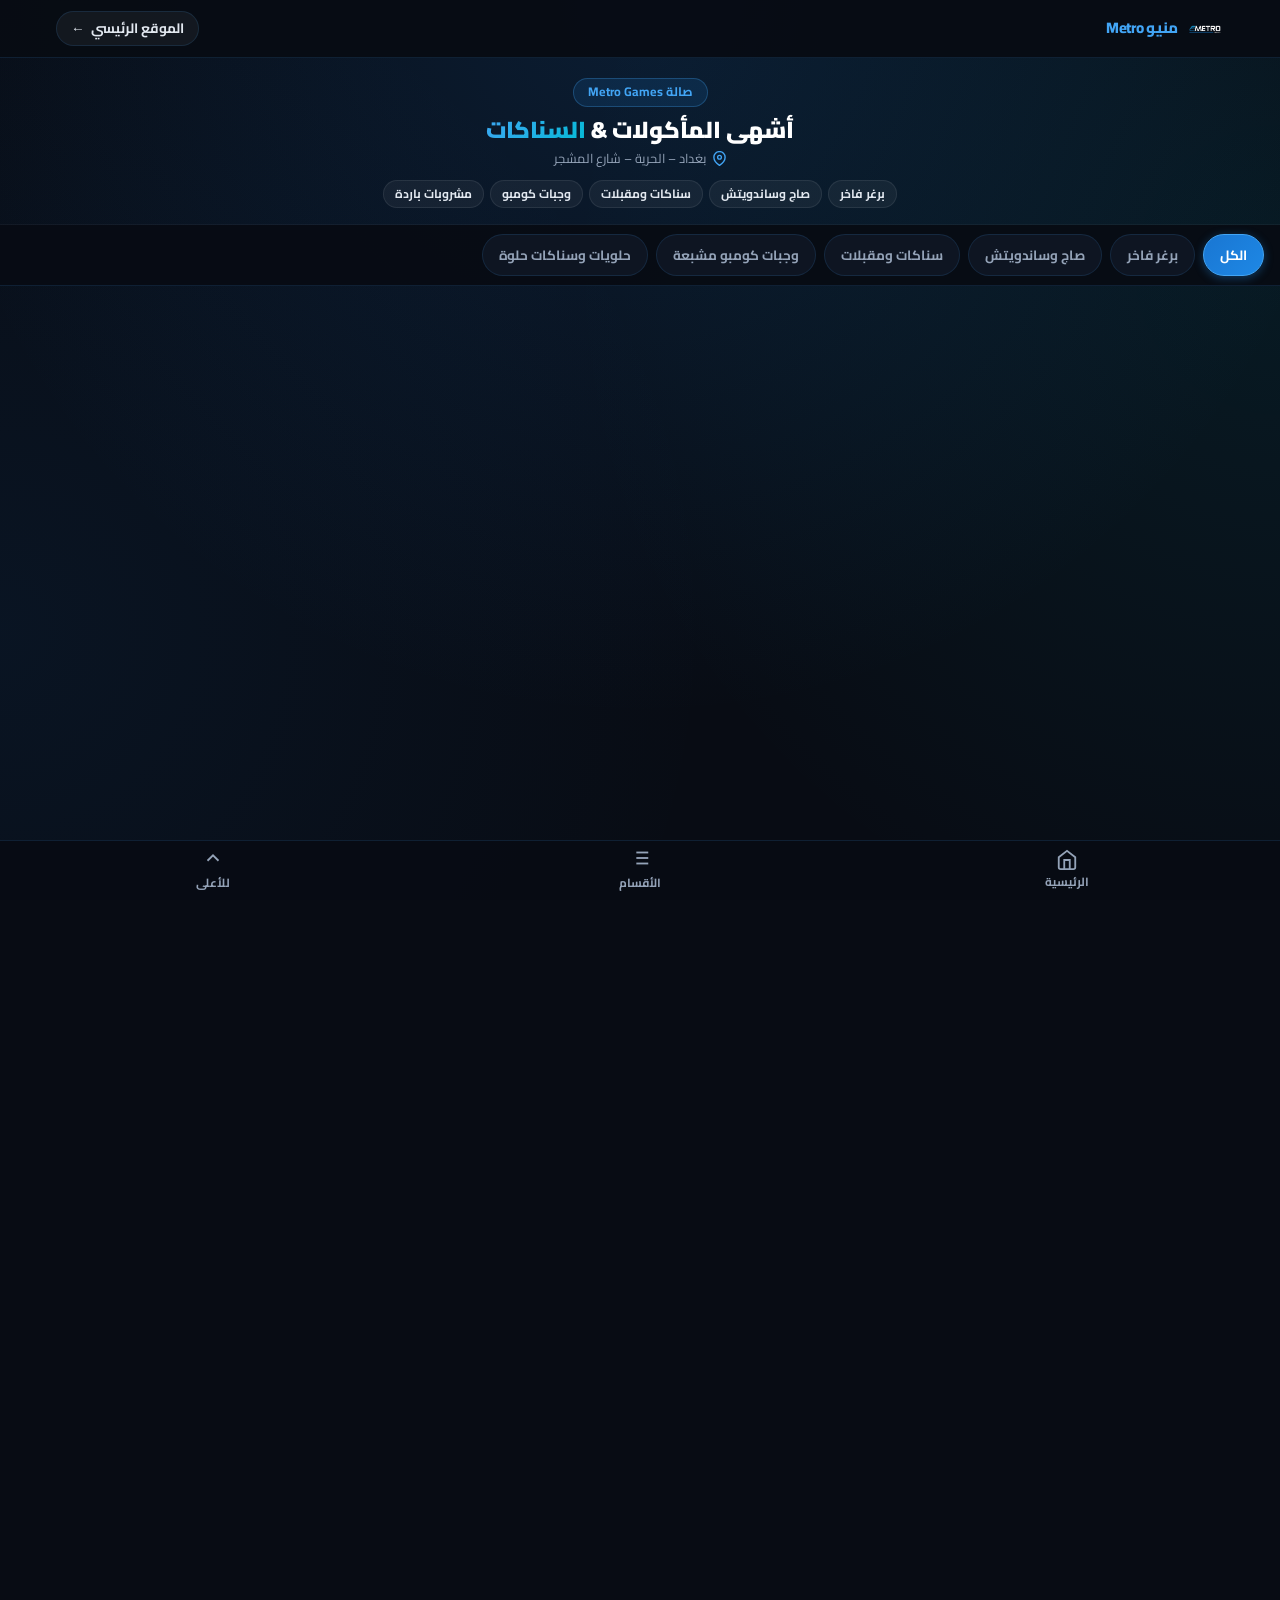
==== commit 2cb8fd69: "Update menu.html" ====
--- a/menu.html
+++ b/menu.html
@@ -2,1577 +2,1178 @@
 <html lang="ar" dir="rtl">
 <head>
   <meta charset="UTF-8" />
-  <meta name="viewport" content="width=device-width, initial-scale=1.0" />
+  <meta name="viewport" content="width=device-width, initial-scale=1.0, maximum-scale=5.0, viewport-fit=cover" />
   <meta name="description" content="منيو أكل Metro Games – أشهى البرغر والوجبات وصاج الدجاج والسناكات للقيمرز. بغداد – الحرية." />
-  <title>منيو أكل Metro Games | قائمة الطعام والسناكات 🍔🍟</title>
-  <meta name="theme-color" content="#080c12" />
+  <title>منيو أكل Metro Games | قائمة الطعام والسناكات</title>
+  <meta name="theme-color" content="#080c14" />
+  <meta name="apple-mobile-web-app-status-bar-style" content="black-translucent" />
   <link rel="preconnect" href="https://fonts.googleapis.com" />
   <link rel="preconnect" href="https://fonts.gstatic.com" crossorigin />
-  <link href="https://fonts.googleapis.com/css2?family=Outfit:wght@300;400;600;700;900&family=Cairo:wght@300;400;600;700;900&display=swap" rel="stylesheet" />
+  <link href="https://fonts.googleapis.com/css2?family=Cairo:wght@400;600;700;800;900&family=Outfit:wght@600;700;800;900&display=swap" rel="stylesheet" />
   <link rel="icon" href="logo.png" type="image/png" />
   <script src="menu-data.js"></script>
+
   <style>
-    /* ============ RESET & ROOT ============ */
-    *, *::before, *::after { 
-      box-sizing: border-box; 
-      margin: 0; 
-      padding: 0; 
+    /* ==========================================================================
+       RESET & HIGH-PERFORMANCE MOBILE FOUNDATION
+       ========================================================================== */
+    *, *::before, *::after {
+      box-sizing: border-box;
+      margin: 0;
+      padding: 0;
       -webkit-tap-highlight-color: transparent;
     }
-    button, a, input { touch-action: manipulation; }
+
     :root {
-      --bg-primary:   #080c12;
-      --bg-secondary: #0d1117;
-      --bg-card:      #0f1823;
-      --blue-main:    #1565c0;
-      --blue-mid:     #1e88e5;
-      --blue-light:   #42a5f5;
-      --cyan:         #00bcd4;
-      --white:        #ffffff;
-      --gray-1:       #e2e8f0;
-      --gray-2:       #94a3b8;
-      --gray-3:       #475569;
-      --border:       rgba(30, 136, 229, 0.2);
-      --glow-sm:      0 0 12px rgba(66, 165, 245, 0.3);
-      --glow-md:      0 0 30px rgba(66, 165, 245, 0.35);
-      --radius:       14px;
-      --radius-lg:    22px;
-      --transition:   0.3s cubic-bezier(0.4, 0, 0.2, 1);
-      --font-ar:      'Cairo', sans-serif;
-      --font-en:      'Outfit', sans-serif;
-    }
-    html { scroll-behavior: smooth; -webkit-text-size-adjust: 100%; }
+      --bg-main:       #080c14;
+      --bg-surface:    #0e1522;
+      --bg-card:       #121b2b;
+      --bg-card-hover: #162236;
+      
+      --blue-primary:  #1976d2;
+      --blue-accent:   #2196f3;
+      --blue-glow:     #42a5f5;
+      --cyan:          #00bcd4;
+      --amber:         #ffb300;
+      --amber-glow:    rgba(255, 179, 0, 0.25);
+      
+      --text-white:    #ffffff;
+      --text-gray-1:   #e2e8f0;
+      --text-gray-2:   #94a3b8;
+      --text-muted:    #64748b;
+      
+      --border-subtle: rgba(66, 165, 245, 0.14);
+      --border-focus:  rgba(66, 165, 245, 0.45);
+      
+      --radius-sm:     8px;
+      --radius-md:     14px;
+      --radius-lg:     22px;
+      --radius-full:   9999px;
+      
+      --font-ar:       'Cairo', -apple-system, BlinkMacSystemFont, 'Segoe UI', Roboto, sans-serif;
+      --font-en:       'Outfit', sans-serif;
+      
+      --header-h:      58px;
+      --tabs-h:        52px;
+      --bottom-nav-h:  calc(60px + env(safe-area-inset-bottom, 0px));
+    }
+
+    html {
+      scroll-behavior: smooth;
+      -webkit-text-size-adjust: 100%;
+      background-color: var(--bg-main);
+    }
+
     body {
       font-family: var(--font-ar);
-      background: var(--bg-primary);
-      color: var(--white);
+      background: var(--bg-main);
+      color: var(--text-white);
       overflow-x: hidden;
       direction: rtl;
-      line-height: 1.6;
-    }
-    ::-webkit-scrollbar { width: 6px; }
-    ::-webkit-scrollbar-track { background: var(--bg-primary); }
-    ::-webkit-scrollbar-thumb { background: var(--blue-main); border-radius: 99px; }
-    ::selection { background: var(--blue-main); color: #fff; }
-
-    /* ============ PARTICLES ============ */
-    #pc { position: fixed; inset: 0; z-index: 0; pointer-events: none; opacity: 0.3; }
-
-    /* ============ NAVBAR ============ */
+      line-height: 1.5;
+      padding-bottom: var(--bottom-nav-h);
+      -webkit-font-smoothing: antialiased;
+      -moz-osx-font-smoothing: grayscale;
+      background-image: 
+        radial-gradient(circle at 50% 0%, rgba(25, 118, 210, 0.16) 0%, transparent 65%),
+        radial-gradient(circle at 100% 30%, rgba(0, 188, 212, 0.08) 0%, transparent 50%),
+        radial-gradient(circle at 0% 70%, rgba(25, 118, 210, 0.08) 0%, transparent 50%);
+      background-attachment: fixed;
+    }
+
+    /* Scrollbar */
+    ::-webkit-scrollbar { width: 4px; height: 4px; }
+    ::-webkit-scrollbar-track { background: var(--bg-main); }
+    ::-webkit-scrollbar-thumb { background: var(--blue-primary); border-radius: 99px; }
+
+    button, a, input {
+      touch-action: manipulation;
+      font-family: inherit;
+    }
+
+    /* ==========================================================================
+       TOP NAVBAR
+       ========================================================================== */
     .navbar {
-      position: sticky; top: 0; z-index: 100;
-      background: rgba(8,12,18,0.95);
-      backdrop-filter: blur(20px);
-      border-bottom: 1px solid var(--border);
-      padding: 12px 24px;
-    }
+      position: sticky;
+      top: 0;
+      z-index: 100;
+      height: var(--header-h);
+      background: rgba(8, 12, 20, 0.94);
+      border-bottom: 1px solid var(--border-subtle);
+      transform: translateZ(0);
+      will-change: transform;
+    }
+
     .nav-inner {
-      max-width: 1280px; margin: 0 auto;
-      display: flex;
-      align-items: center; justify-content: space-between; gap: 16px;
-    }
-    .nav-logo img { height: 58px; filter: drop-shadow(var(--glow-sm)); }
-    .nav-title { font-size: 1rem; font-weight: 700; color: var(--blue-light); }
+      max-width: 1200px;
+      height: 100%;
+      margin: 0 auto;
+      padding: 0 16px;
+      display: flex;
+      align-items: center;
+      justify-content: space-between;
+      gap: 12px;
+    }
+
     .nav-back {
-      display: flex; align-items: center; gap: 8px;
-      text-decoration: none; color: var(--gray-2);
-      font-size: 0.9rem; font-weight: 600;
-      padding: 8px 16px; border-radius: 8px;
-      border: 1px solid var(--border);
-      transition: var(--transition);
-    }
-    .nav-back:hover { color: var(--white); border-color: var(--blue-mid); }
-
-    /* ============ HERO ============ */
+      display: inline-flex;
+      align-items: center;
+      gap: 6px;
+      text-decoration: none;
+      color: var(--text-gray-1);
+      font-size: 0.85rem;
+      font-weight: 700;
+      padding: 6px 14px;
+      border-radius: var(--radius-full);
+      background: rgba(255, 255, 255, 0.05);
+      border: 1px solid var(--border-subtle);
+      transition: background 0.15s, border-color 0.15s;
+    }
+
+    .nav-back:active {
+      transform: scale(0.96);
+      background: rgba(33, 150, 243, 0.15);
+    }
+
+    .nav-brand {
+      display: flex;
+      align-items: center;
+      gap: 8px;
+      text-decoration: none;
+      color: var(--text-white);
+    }
+
+    .nav-brand img {
+      height: 38px;
+      width: auto;
+      object-fit: contain;
+    }
+
+    .nav-brand-title {
+      font-size: 0.95rem;
+      font-weight: 800;
+      color: var(--blue-glow);
+      letter-spacing: -0.3px;
+    }
+
+    /* ==========================================================================
+       COMPACT MOBILE HERO SECTION
+       ========================================================================== */
     .hero {
-      position: relative; z-index: 1;
-      padding: 60px 24px 40px;
+      position: relative;
+      padding: 20px 16px 16px;
       text-align: center;
-      background: radial-gradient(ellipse 80% 60% at 50% 50%, rgba(21,101,192,0.12) 0%, transparent 70%);
-    }
-    .hero-logo { width: 180px; max-width: 60%; margin: 0 auto 20px; display: block; filter: drop-shadow(0 0 20px rgba(66,165,245,0.5)); }
-    .hero-title { font-size: clamp(1.8rem, 4vw, 2.8rem); font-weight: 900; margin-bottom: 8px; }
-    .hero-sub { color: var(--gray-2); font-size: 1rem; margin-bottom: 24px; }
-    .hero-badges { display: flex; flex-wrap: wrap; gap: 8px; justify-content: center; }
-    .badge {
-      display: inline-flex; align-items: center; gap: 6px;
-      background: rgba(21,101,192,0.15);
-      border: 1px solid rgba(66,165,245,0.3);
-      border-radius: 50px; padding: 6px 14px;
-      font-size: 0.82rem; color: var(--gray-1);
-    }
-    .highlight-blue {
-      background: linear-gradient(90deg, var(--blue-light), var(--cyan));
-      -webkit-background-clip: text; -webkit-text-fill-color: transparent; background-clip: text;
-    }
-
-    /* ============ CATEGORY TABS ============ */
-    .cats-wrap {
-      position: sticky; top: 63px; z-index: 90;
-      background: rgba(8,12,18,0.92); backdrop-filter: blur(20px);
-      -webkit-backdrop-filter: blur(20px);
-      border-bottom: 1px solid var(--border);
-      padding: 0;
-    }
-    .cats-scroll {
-      display: flex; overflow-x: auto; gap: 10px;
-      scrollbar-width: none; padding: 10px 24px;
-      align-items: center;
-    }
-    .cats-scroll::-webkit-scrollbar { display: none; }
-    .cat-tab {
-      flex-shrink: 0; padding: 8px 18px;
-      background: rgba(21, 101, 192, 0.08);
-      border: 1px solid rgba(66, 165, 245, 0.15);
-      border-radius: 50px; cursor: pointer;
-      color: var(--gray-2); font-family: var(--font-ar); font-size: 0.88rem; font-weight: 700;
-      transition: var(--transition); white-space: nowrap;
-    }
-    .cat-tab:hover {
-      color: var(--white);
-      border-color: var(--blue-mid);
-      background: rgba(21, 101, 192, 0.15);
-    }
-    .cat-tab.active {
-      background: linear-gradient(135deg, var(--blue-main) 0%, var(--blue-mid) 100%);
-      color: var(--white);
-      border-color: var(--blue-light);
-      box-shadow: 0 0 15px rgba(21, 101, 192, 0.4);
-    }
-
-    /* ============ SEARCH ============ */
-    .search-wrap {
-      position: relative; z-index: 1;
-      max-width: 600px; margin: 28px auto 0; padding: 0 16px;
-    }
-    .search-input {
-      width: 100%; padding: 14px 44px 14px 46px;
-      background: var(--bg-card); border: 1px solid var(--border);
-      border-radius: 50px; color: var(--white); font-family: var(--font-ar); font-size: 0.95rem;
-      outline: none; transition: var(--transition); direction: rtl;
-    }
-    .search-input:focus { border-color: var(--blue-mid); box-shadow: var(--glow-sm); }
-    .search-input::placeholder { color: var(--gray-3); }
-    .search-icon {
-      position: absolute; right: 30px; top: 50%; transform: translateY(-50%);
-      font-size: 1rem; color: var(--gray-3); pointer-events: none;
-    }
-    .search-clear-btn {
-      position: absolute; left: 30px; top: 50%; transform: translateY(-50%);
-      background: rgba(255,255,255,0.1); border: none; border-radius: 50%;
-      color: var(--gray-2); width: 24px; height: 24px; cursor: pointer;
-      display: flex; align-items: center; justify-content: center; font-size: 0.75rem;
-      transition: background 0.2s;
-    }
-    .search-clear-btn:hover { background: rgba(255,255,255,0.25); color: #fff; }
-
-    /* ============ MENU CONTENT ============ */
-    .menu-content {
-      position: relative; z-index: 1;
-      max-width: 1280px; margin: 0 auto;
-      padding: 32px 16px 60px;
-    }
-
-    /* ============ SKELETON LOADING ============ */
-    .loading {
-      min-height: 40vh;
-      width: 100%;
-      text-align: center;
-    }
-    .skeleton-grid {
-      display: grid;
-      grid-template-columns: repeat(auto-fill, minmax(260px, 1fr));
-      gap: 16px;
-      width: 100%;
-      max-width: 1280px;
+      border-bottom: 1px solid rgba(255, 255, 255, 0.04);
+    }
+
+    .hero-badge-top {
+      display: inline-flex;
+      align-items: center;
+      gap: 6px;
+      background: rgba(33, 150, 243, 0.12);
+      border: 1px solid rgba(66, 165, 245, 0.28);
+      padding: 4px 14px;
+      border-radius: var(--radius-full);
+      font-size: 0.78rem;
+      font-weight: 700;
+      color: var(--blue-glow);
+      margin-bottom: 8px;
+    }
+
+    .hero-title {
+      font-size: 1.45rem;
+      font-weight: 900;
+      line-height: 1.25;
+      margin-bottom: 4px;
+    }
+
+    .hero-title .glow-text {
+      background: linear-gradient(135deg, #42a5f5, #00bcd4);
+      -webkit-background-clip: text;
+      -webkit-text-fill-color: transparent;
+    }
+
+    .hero-address {
+      font-size: 0.8rem;
+      color: var(--text-gray-2);
+      display: inline-flex;
+      align-items: center;
+      gap: 6px;
+      margin-bottom: 12px;
+    }
+
+    .hero-address svg {
+      color: var(--blue-glow);
+      flex-shrink: 0;
+    }
+
+    .hero-tags {
+      display: flex;
+      justify-content: center;
+      gap: 6px;
+      flex-wrap: wrap;
+    }
+
+    .hero-tag {
+      font-size: 0.75rem;
+      font-weight: 700;
+      padding: 4px 11px;
+      border-radius: var(--radius-full);
+      background: rgba(255, 255, 255, 0.05);
+      border: 1px solid rgba(255, 255, 255, 0.08);
+      color: var(--text-gray-1);
+    }
+
+    /* ==========================================================================
+       STICKY CATEGORY TABS
+       ========================================================================== */
+    .tabs-wrapper {
+      position: sticky;
+      top: var(--header-h);
+      z-index: 90;
+      background: rgba(8, 12, 20, 0.96);
+      border-bottom: 1px solid var(--border-subtle);
+      transform: translateZ(0);
+    }
+
+    .tabs-scroll {
+      display: flex;
+      align-items: center;
+      gap: 8px;
+      padding: 9px 16px;
+      overflow-x: auto;
+      scrollbar-width: none;
+      -webkit-overflow-scrolling: touch;
+      scroll-snap-type: x proximity;
+    }
+
+    .tabs-scroll::-webkit-scrollbar {
+      display: none;
+    }
+
+    .tab-btn {
+      flex-shrink: 0;
+      padding: 7px 16px;
+      background: var(--bg-surface);
+      border: 1px solid var(--border-subtle);
+      border-radius: var(--radius-full);
+      color: var(--text-gray-2);
+      font-size: 0.84rem;
+      font-weight: 700;
+      cursor: pointer;
+      white-space: nowrap;
+      transition: background 0.15s, color 0.15s, border-color 0.15s;
+      scroll-snap-align: start;
+    }
+
+    .tab-btn:active {
+      transform: scale(0.96);
+    }
+
+    .tab-btn.active {
+      background: linear-gradient(135deg, var(--blue-primary) 0%, #1e88e5 100%);
+      color: #ffffff;
+      border-color: var(--blue-glow);
+      box-shadow: 0 2px 10px rgba(33, 150, 243, 0.35);
+    }
+
+    /* ==========================================================================
+       MENU CONTENT & PERFORMANCE OPTIMIZED GRIDS
+       ========================================================================== */
+    .menu-main {
+      max-width: 1200px;
       margin: 0 auto;
-    }
-    .skeleton-card {
-      background: var(--bg-card);
-      border-radius: 14px;
-      overflow: hidden;
-      border: 1px solid var(--border);
-      height: 240px;
-      display: flex;
-      flex-direction: column;
-    }
-    .skeleton-img {
-      width: 100%;
-      height: 140px;
-      background: linear-gradient(90deg, #0e1724 25%, #162438 50%, #0e1724 75%);
-      background-size: 200% 100%;
-      animation: skeletonShimmer 1.5s infinite;
-    }
-    .skeleton-line {
-      height: 14px;
-      margin: 12px 14px 6px;
-      border-radius: 6px;
-      background: linear-gradient(90deg, #0e1724 25%, #162438 50%, #0e1724 75%);
-      background-size: 200% 100%;
-      animation: skeletonShimmer 1.5s infinite;
-    }
-    .skeleton-line.short { width: 50%; height: 11px; margin-top: 4px; }
-    .skeleton-line.price { width: 38%; height: 22px; border-radius: 20px; margin-top: 12px; }
-    @keyframes skeletonShimmer {
-      0% { background-position: -200% 0; }
-      100% { background-position: 200% 0; }
-    }
-
-    /* ============ CATEGORY SECTION ============ */
-    .cat-section { margin-bottom: 60px; scroll-margin-top: 140px; }
-    .cat-header {
-      display: flex; align-items: center; gap: 14px;
-      margin-bottom: 24px; padding-bottom: 14px;
-      border-bottom: 1px solid var(--border);
-    }
-    .cat-icon {
-      width: 44px; height: 44px;
-      background: rgba(21,101,192,0.2);
-      border: 1px solid rgba(66,165,245,0.3);
-      border-radius: 12px; display: flex; align-items: center;
-      justify-content: center; font-size: 1.2rem; flex-shrink: 0;
-    }
-    .cat-name { font-size: 1.4rem; font-weight: 900; color: var(--white); }
-    .cat-count {
-      margin-right: auto;
-      background: rgba(21,101,192,0.15);
-      border: 1px solid rgba(66,165,245,0.2);
-      color: var(--blue-light); border-radius: 50px;
-      padding: 3px 12px; font-size: 0.78rem; font-weight: 700;
-    }
-
-    /* ============ ITEMS GRID ============ */
+      padding: 18px 12px 32px;
+    }
+
+    .category-section {
+      margin-bottom: 30px;
+      scroll-margin-top: calc(var(--header-h) + var(--tabs-h) + 12px);
+      content-visibility: auto;
+      contain-intrinsic-size: 0 450px;
+    }
+
+    .category-header {
+      display: flex;
+      align-items: center;
+      justify-content: space-between;
+      margin-bottom: 12px;
+      padding: 0 4px 8px;
+      border-bottom: 1px solid rgba(255, 255, 255, 0.06);
+    }
+
+    .category-title {
+      font-size: 1.15rem;
+      font-weight: 800;
+      color: var(--text-white);
+      display: flex;
+      align-items: center;
+      gap: 6px;
+    }
+
+    .category-count {
+      font-size: 0.74rem;
+      font-weight: 700;
+      color: var(--blue-glow);
+      background: rgba(33, 150, 243, 0.12);
+      padding: 2px 9px;
+      border-radius: var(--radius-full);
+      border: 1px solid rgba(66, 165, 245, 0.2);
+    }
+
+    /* 2-Columns on Mobile, 3-4 on Tablet/Desktop */
     .items-grid {
       display: grid;
-      grid-template-columns: repeat(auto-fill, minmax(280px, 1fr));
-      gap: 18px;
-    }
-
-    /* ============ ITEM CARD ============ */
+      grid-template-columns: repeat(2, 1fr);
+      gap: 10px;
+    }
+
+    @media (min-width: 768px) {
+      .items-grid {
+        grid-template-columns: repeat(3, 1fr);
+        gap: 16px;
+      }
+    }
+
+    @media (min-width: 1024px) {
+      .items-grid {
+        grid-template-columns: repeat(4, 1fr);
+        gap: 18px;
+      }
+    }
+
+    /* ==========================================================================
+       MOBILE ITEM CARD
+       ========================================================================== */
     .item-card {
       background: var(--bg-card);
-      border: 1px solid var(--border);
-      border-radius: var(--radius);
+      border: 1px solid var(--border-subtle);
+      border-radius: var(--radius-md);
       overflow: hidden;
-      transition: var(--transition);
-      display: flex; flex-direction: column;
+      display: flex;
+      flex-direction: column;
       cursor: pointer;
       position: relative;
-    }
-    .item-card::before {
-      content: '';
-      position: absolute; top: 0; left: 0; right: 0;
-      height: 2px;
-      background: linear-gradient(90deg, #ff9800, #ffb300, #42a5f5);
-      transform: scaleX(0); transition: transform 0.3s;
-      z-index: 3;
-    }
-    .item-card:hover::before { transform: scaleX(1); }
-    .item-card:hover {
-      border-color: rgba(255, 152, 0, 0.4);
-      transform: translateY(-4px);
-      box-shadow: 0 10px 25px rgba(0,0,0,0.6), 0 0 20px rgba(255, 152, 0, 0.2);
-    }
+      transition: border-color 0.2s, transform 0.15s;
+      transform: translateZ(0);
+      user-select: none;
+    }
+
     .item-card:active {
       transform: scale(0.97);
-    }
-    .item-img-wrap {
-      width: 100%; aspect-ratio: 4/3;
-      overflow: hidden; background: var(--bg-secondary);
+      border-color: var(--blue-accent);
+    }
+
+    .card-media {
       position: relative;
-    }
-    .item-img {
-      width: 100%; height: 100%; object-fit: cover;
-      transition: transform 0.4s;
-    }
-    .item-card:hover .item-img { transform: scale(1.06); }
-    .item-no-img {
-      width: 100%; height: 100%;
-      display: flex; align-items: center; justify-content: center;
-      font-size: 3rem; opacity: 0.3;
-      background: linear-gradient(135deg, #0d1a30, #1565c0, #0d1a30);
-    }
-
-    /* Food Badges Container */
-    .food-badges-wrap {
+      width: 100%;
+      aspect-ratio: 4 / 3;
+      background: #0a0e18;
+      overflow: hidden;
+    }
+
+    .card-img {
+      width: 100%;
+      height: 100%;
+      object-fit: cover;
+      display: block;
+      transition: transform 0.25s ease;
+    }
+
+    .item-card:hover .card-img {
+      transform: scale(1.05);
+    }
+
+    .card-fallback-img {
+      width: 100%;
+      height: 100%;
+      display: flex;
+      align-items: center;
+      justify-content: center;
+      background: linear-gradient(135deg, #0e1522 0%, #152438 100%);
+      color: rgba(66, 165, 245, 0.4);
+    }
+
+    /* Badge on top right */
+    .card-badges {
       position: absolute;
-      top: 8px;
-      right: 8px;
-      display: flex;
-      flex-wrap: wrap;
-      gap: 5px;
-      max-width: 90%;
+      top: 6px;
+      right: 6px;
+      display: flex;
+      flex-direction: column;
+      gap: 4px;
       z-index: 2;
-    }
-    .food-card-badge {
-      background: rgba(8, 12, 18, 0.9);
-      backdrop-filter: blur(8px);
-      -webkit-backdrop-filter: blur(8px);
-      border: 1px solid rgba(255, 152, 0, 0.5);
-      color: #ffb74d;
+      pointer-events: none;
+    }
+
+    .card-badge {
       font-size: 0.68rem;
       font-weight: 800;
-      padding: 3px 9px;
-      border-radius: 50px;
-      box-shadow: 0 4px 10px rgba(0,0,0,0.6);
+      padding: 3px 8px;
+      border-radius: var(--radius-full);
+      background: rgba(8, 12, 20, 0.94);
+      border: 1px solid rgba(255, 179, 0, 0.45);
+      color: #ffca28;
+      box-shadow: 0 2px 6px rgba(0, 0, 0, 0.6);
+      white-space: nowrap;
+    }
+
+    .card-badge.badge-spicy {
+      border-color: rgba(255, 61, 0, 0.55);
+      color: #ff7043;
+    }
+
+    .card-badge.badge-cold {
+      border-color: rgba(0, 229, 255, 0.55);
+      color: #84ffff;
+    }
+
+    /* Card Info Body */
+    .card-content {
+      padding: 10px 10px 12px;
+      display: flex;
+      flex-direction: column;
+      flex: 1;
+      justify-content: space-between;
+      gap: 6px;
+    }
+
+    .card-title {
+      font-size: 0.88rem;
+      font-weight: 800;
+      color: var(--text-white);
+      line-height: 1.3;
+      display: -webkit-box;
+      -webkit-line-clamp: 1;
+      -webkit-box-orient: vertical;
+      overflow: hidden;
+    }
+
+    .card-desc {
+      font-size: 0.72rem;
+      color: var(--text-gray-2);
+      line-height: 1.4;
+      display: -webkit-box;
+      -webkit-line-clamp: 2;
+      -webkit-box-orient: vertical;
+      overflow: hidden;
+      min-height: 2.8em;
+    }
+
+    .card-bottom {
+      display: flex;
+      align-items: center;
+      justify-content: space-between;
+      margin-top: 4px;
+      padding-top: 4px;
+      border-top: 1px solid rgba(255, 255, 255, 0.04);
+    }
+
+    .card-price {
+      font-family: var(--font-en);
+      font-size: 0.92rem;
+      font-weight: 900;
+      color: #ffffff;
+      background: linear-gradient(135deg, rgba(255, 179, 0, 0.22) 0%, rgba(255, 111, 0, 0.4) 100%);
+      border: 1px solid rgba(255, 179, 0, 0.35);
+      padding: 3px 8px;
+      border-radius: var(--radius-full);
       display: inline-flex;
-      align-items: center;
+      align-items: baseline;
+      gap: 3px;
+    }
+
+    .card-price span {
+      font-family: var(--font-ar);
+      font-size: 0.65rem;
+      font-weight: 700;
+      color: rgba(255, 255, 255, 0.85);
+    }
+
+    .card-view-btn {
+      width: 28px;
+      height: 28px;
+      border-radius: 50%;
+      background: rgba(33, 150, 243, 0.18);
+      border: 1px solid rgba(66, 165, 245, 0.3);
+      color: var(--blue-glow);
+      display: flex;
+      align-items: center;
+      justify-content: center;
+      font-size: 0.8rem;
+    }
+
+    /* ==========================================================================
+       NATIVE MOBILE BOTTOM-SHEET MODAL
+       ========================================================================== */
+    .modal-backdrop {
+      position: fixed;
+      inset: 0;
+      z-index: 200;
+      background: rgba(0, 0, 0, 0.78);
+      display: flex;
+      align-items: flex-end;
+      justify-content: center;
+      opacity: 0;
+      pointer-events: none;
+      transition: opacity 0.22s ease;
+    }
+
+    .modal-backdrop.open {
+      opacity: 1;
+      pointer-events: auto;
+    }
+
+    .modal-sheet {
+      width: 100%;
+      max-width: 500px;
+      max-height: 86vh;
+      background: #0d1420;
+      border-radius: 20px 20px 0 0;
+      border: 1px solid rgba(66, 165, 245, 0.25);
+      border-bottom: none;
+      display: flex;
+      flex-direction: column;
+      overflow: hidden;
+      transform: translateY(100%);
+      transition: transform 0.28s cubic-bezier(0.32, 0.72, 0, 1);
+      box-shadow: 0 -10px 40px rgba(0, 0, 0, 0.8);
+    }
+
+    .modal-backdrop.open .modal-sheet {
+      transform: translateY(0);
+    }
+
+    @media (min-width: 600px) {
+      .modal-backdrop {
+        align-items: center;
+        padding: 20px;
+      }
+      .modal-sheet {
+        border-radius: var(--radius-lg);
+        border-bottom: 1px solid rgba(66, 165, 245, 0.25);
+        max-height: 85vh;
+        transform: scale(0.94);
+      }
+      .modal-backdrop.open .modal-sheet {
+        transform: scale(1);
+      }
+    }
+
+    .sheet-handle-bar {
+      width: 44px;
+      height: 4px;
+      border-radius: 99px;
+      background: rgba(255, 255, 255, 0.3);
+      margin: 10px auto 4px;
+    }
+
+    .sheet-image-wrap {
+      position: relative;
+      width: 100%;
+      aspect-ratio: 16 / 9;
+      background: #06090e;
+      overflow: hidden;
+    }
+
+    .sheet-img {
+      width: 100%;
+      height: 100%;
+      object-fit: cover;
+    }
+
+    .sheet-img-gradient {
+      position: absolute;
+      inset: 0;
+      background: linear-gradient(to top, #0d1420 0%, transparent 60%);
+    }
+
+    .sheet-close-btn {
+      position: absolute;
+      top: 12px;
+      right: 12px;
+      width: 34px;
+      height: 34px;
+      border-radius: 50%;
+      background: rgba(0, 0, 0, 0.65);
+      border: 1px solid rgba(255, 255, 255, 0.2);
+      color: #ffffff;
+      font-size: 1rem;
+      display: flex;
+      align-items: center;
+      justify-content: center;
+      cursor: pointer;
+      z-index: 10;
+    }
+
+    .sheet-body {
+      padding: 16px 20px 24px;
+      overflow-y: auto;
+      -webkit-overflow-scrolling: touch;
+      display: flex;
+      flex-direction: column;
+      gap: 12px;
+    }
+
+    .sheet-header-row {
+      display: flex;
+      align-items: baseline;
+      justify-content: space-between;
+      gap: 12px;
+    }
+
+    .sheet-title {
+      font-size: 1.25rem;
+      font-weight: 900;
+      color: #ffffff;
+      line-height: 1.3;
+    }
+
+    .sheet-price {
+      font-family: var(--font-en);
+      font-size: 1.45rem;
+      font-weight: 900;
+      color: #ffb300;
+      display: flex;
+      align-items: baseline;
       gap: 4px;
       white-space: nowrap;
     }
-    .food-card-badge.badge-spicy {
-      background: rgba(255, 23, 68, 0.22);
-      border-color: #ff1744;
+
+    .sheet-price small {
+      font-family: var(--font-ar);
+      font-size: 0.8rem;
+      font-weight: 700;
+      color: var(--text-gray-2);
+    }
+
+    .sheet-badges {
+      display: flex;
+      flex-wrap: wrap;
+      gap: 6px;
+    }
+
+    .sheet-badge {
+      font-size: 0.78rem;
+      font-weight: 800;
+      padding: 4px 11px;
+      border-radius: var(--radius-full);
+      background: rgba(255, 179, 0, 0.12);
+      border: 1px solid rgba(255, 179, 0, 0.4);
+      color: #ffca28;
+    }
+
+    .sheet-badge.badge-spicy {
+      background: rgba(255, 61, 0, 0.15);
+      border-color: #ff5722;
       color: #ff8a80;
     }
-    .food-card-badge.badge-cold {
-      background: rgba(0, 188, 212, 0.22);
+
+    .sheet-badge.badge-cold {
+      background: rgba(0, 188, 212, 0.15);
       border-color: #00e5ff;
       color: #84ffff;
     }
-    .food-card-badge.badge-hot {
-      background: rgba(255, 87, 34, 0.22);
-      border-color: #ff5722;
-      color: #ffab91;
-    }
-    .food-card-badge.badge-popular {
-      background: rgba(255, 152, 0, 0.22);
-      border-color: #ff9800;
-      color: #ffd180;
-    }
-    .food-card-badge.badge-custom {
-      background: rgba(21, 101, 192, 0.25);
-      border-color: rgba(66, 165, 245, 0.6);
-      color: #e2e8f0;
-    }
-
-    .food-card-badge {
-      background: rgba(8, 12, 18, 0.9);
-      backdrop-filter: blur(8px);
-      -webkit-backdrop-filter: blur(8px);
-      border: 1px solid rgba(255, 152, 0, 0.5);
-      color: #ffb74d;
-      font-size: 0.68rem;
+
+    .sheet-desc {
+      font-size: 0.85rem;
+      color: var(--text-gray-1);
+      line-height: 1.6;
+    }
+
+    .sheet-actions {
+      margin-top: 10px;
+      display: flex;
+      gap: 10px;
+    }
+
+    .sheet-dismiss-btn {
+      width: 100%;
+      padding: 12px;
+      background: rgba(255, 255, 255, 0.08);
+      border: 1px solid var(--border-subtle);
+      border-radius: var(--radius-md);
+      color: var(--text-white);
       font-weight: 800;
-      padding: 3px 9px;
-      border-radius: 50px;
-      box-shadow: 0 4px 10px rgba(0,0,0,0.6);
-      display: inline-flex;
-      align-items: center;
-      gap: 4px;
-      white-space: nowrap;
-      pointer-events: none;
-    }
-
-    /* Modal Badges Wrap */
-    .modal-badges-wrap {
-      display: flex;
-      flex-wrap: wrap;
-      gap: 8px;
-      margin: 6px 0 14px;
-    }
-    .modal-badges-wrap .food-card-badge {
-      font-size: 0.82rem;
-      padding: 5px 12px;
-    }
-
-    .item-body { padding: 14px; flex: 1; display: flex; flex-direction: column; gap: 6px; }
-    .item-name { font-size: 0.98rem; font-weight: 800; color: var(--white); line-height: 1.35; }
-    .item-desc { font-size: 0.8rem; color: var(--gray-2); line-height: 1.5; flex: 1; }
-    .item-footer { display: flex; align-items: center; justify-content: space-between; margin-top: 8px; }
-    .item-price {
-      font-family: var(--font-en);
-      font-size: 1.1rem; font-weight: 900;
-      color: #ffffff;
-      background: linear-gradient(135deg, rgba(255, 152, 0, 0.25) 0%, rgba(255, 111, 0, 0.5) 100%);
-      padding: 4px 12px;
-      border-radius: 50px;
-      display: inline-flex;
-      align-items: center;
-      gap: 4px;
-      border: 1px solid rgba(255, 179, 0, 0.45);
-      box-shadow: 0 3px 10px rgba(255, 111, 0, 0.25);
-      transition: var(--transition);
-      backdrop-filter: blur(4px);
-    }
-    .item-price span {
-      font-family: var(--font-ar);
-      font-size: 0.72rem;
+      font-size: 0.9rem;
+      cursor: pointer;
+    }
+
+    /* ==========================================================================
+       MOBILE BOTTOM NAVIGATION BAR
+       ========================================================================== */
+    .mobile-bottom-nav {
+      position: fixed;
+      bottom: 0;
+      left: 0;
+      right: 0;
+      height: var(--bottom-nav-h);
+      padding-bottom: env(safe-area-inset-bottom, 0px);
+      background: rgba(8, 12, 20, 0.96);
+      border-top: 1px solid var(--border-subtle);
+      display: flex;
+      align-items: center;
+      justify-content: space-around;
+      z-index: 100;
+      transform: translateZ(0);
+    }
+
+    .bottom-tab {
+      flex: 1;
+      display: flex;
+      flex-direction: column;
+      align-items: center;
+      justify-content: center;
+      gap: 3px;
+      text-decoration: none;
+      color: var(--text-gray-2);
+      font-size: 0.74rem;
       font-weight: 700;
-      color: rgba(255, 255, 255, 0.9);
-      margin-right: 2px;
-    }
-    .quick-add-btn {
-      width: 32px;
+      background: transparent;
+      border: none;
+      cursor: pointer;
+      padding: 8px 0;
+      transition: color 0.15s;
+    }
+
+    .bottom-tab:active {
+      transform: scale(0.92);
+      color: var(--blue-glow);
+    }
+
+    .bottom-icon {
+      width: 22px;
+      height: 22px;
+    }
+
+    /* Footer */
+    .menu-footer {
+      text-align: center;
+      padding: 30px 16px;
+      border-top: 1px solid rgba(255, 255, 255, 0.05);
+      font-size: 0.78rem;
+      color: var(--text-muted);
+    }
+    .menu-footer img {
       height: 32px;
-      border-radius: 50%;
-      background: linear-gradient(135deg, var(--blue-main), var(--cyan));
-      border: 1px solid rgba(255,255,255,0.3);
-      color: #ffffff;
-      font-size: 1.15rem;
-      font-weight: bold;
-      display: flex;
-      align-items: center;
-      justify-content: center;
-      cursor: pointer;
-      transition: transform 0.2s, box-shadow 0.2s;
-      box-shadow: 0 2px 10px rgba(0, 188, 212, 0.4);
-    }
-    .quick-add-btn:active {
-      transform: scale(0.85);
-    }
-
-    /* ============ MODAL (BOTTOM SHEET) ============ */
-    .modal-overlay {
-      position: fixed; inset: 0; z-index: 200;
-      background: rgba(0,0,0,0.82); backdrop-filter: blur(10px);
-      -webkit-backdrop-filter: blur(10px);
-      display: flex; align-items: center; justify-content: center;
-      padding: 16px;
-      opacity: 0; pointer-events: none;
-      transition: opacity 0.3s ease;
-    }
-    .modal-overlay.open { opacity: 1; pointer-events: all; }
-    .modal {
-      background: #0d141f;
-      border: 1px solid rgba(66, 165, 245, 0.3);
-      border-radius: var(--radius-lg);
-      max-width: 520px; width: 100%;
-      overflow: hidden;
-      transform: scale(0.92) translateY(20px);
-      transition: transform 0.35s cubic-bezier(0.32, 0.72, 0, 1);
-      position: relative;
-      box-shadow: 0 20px 60px rgba(0,0,0,0.9);
-    }
-    .sheet-handle {
-      display: none;
-      width: 44px;
-      height: 5px;
-      background: rgba(255, 255, 255, 0.3);
-      border-radius: 99px;
-      margin: 12px auto 8px;
-      cursor: pointer;
-    }
-    .modal-overlay.open .modal { transform: scale(1) translateY(0); }
-    .modal-img-container {
-      position: relative;
-      width: 100%;
-      aspect-ratio: 16/9;
-      background: #080c12;
-      overflow: hidden;
-    }
-    .modal-img { width: 100%; height: 100%; object-fit: cover; }
-    .modal-no-img {
-      width: 100%; height: 100%;
-      display: flex; align-items: center; justify-content: center;
-      font-size: 5rem;
-      background: linear-gradient(135deg, #0d1a30, #1565c0, #0d1a30);
-    }
-    .modal-img-gradient {
-      position: absolute;
-      inset: 0;
-      background: linear-gradient(to top, #0d141f 0%, transparent 60%);
-    }
-
-    .modal-body { padding: 18px 22px 24px; max-height: calc(85vh - 160px); overflow-y: auto; }
-    .modal-header-row {
-      display: flex;
-      align-items: center;
-      justify-content: space-between;
-      gap: 12px;
       margin-bottom: 8px;
-    }
-    .modal-name { font-size: 1.35rem; font-weight: 900; color: #fff; line-height: 1.3; }
-    .modal-desc { color: var(--gray-2); font-size: 0.88rem; margin-bottom: 16px; line-height: 1.6; }
-    .modal-price {
-      font-family: var(--font-en);
-      font-size: 1.8rem; font-weight: 900;
-      color: #ffb74d;
-      text-shadow: 0 0 15px rgba(255, 152, 0, 0.4);
-      display: flex;
-      align-items: baseline;
-      gap: 5px;
-      white-space: nowrap;
-    }
-    .modal-price small { font-family: var(--font-ar); font-size: 0.85rem; color: var(--gray-2); font-weight: 700; }
-
-    .modal-actions {
-      display: flex;
-      flex-direction: column;
-      gap: 10px;
-      margin-top: 20px;
-      position: sticky;
-      bottom: 0;
-      background: #0d141f;
-      padding-top: 10px;
-    }
-    .modal-close-icon {
-      position: absolute;
-      top: 14px;
-      right: 14px;
-      width: 36px;
-      height: 36px;
-      border-radius: 50%;
-      background: rgba(0, 0, 0, 0.65);
-      backdrop-filter: blur(8px);
-      -webkit-backdrop-filter: blur(8px);
-      border: 1px solid rgba(255, 255, 255, 0.2);
-      color: #ffffff;
-      display: flex;
-      align-items: center;
-      justify-content: center;
-      font-size: 1.1rem;
-      cursor: pointer;
-      z-index: 10;
-      transition: background 0.2s, transform 0.15s;
-    }
-    .modal-close-icon:hover {
-      background: rgba(255, 255, 255, 0.25);
-      transform: scale(1.05);
-    }
-    .modal-close-icon:active {
-      transform: scale(0.95);
-    }
-    .modal-close {
-      width: 100%; padding: 12px;
-      background: rgba(255,255,255,0.06); border: 1px solid var(--border);
-      border-radius: 10px; color: var(--gray-1); font-family: var(--font-ar); font-size: 0.92rem;
-      font-weight: 700; cursor: pointer; transition: var(--transition);
-    }
-    .modal-close:hover { background: rgba(255,255,255,0.12); }
-    
-    .mobile-bottom-bar {
-      display: none;
-    }
-
-    /* ============ EMPTY ============ */
-    .empty { text-align: center; padding: 60px 24px; color: var(--gray-2); }
-    .empty .empty-icon { font-size: 4rem; margin-bottom: 16px; }
-    .empty h3 { font-size: 1.2rem; color: var(--gray-1); margin-bottom: 8px; }
-
-    /* ============ BANNER ============ */
-    .restaurant-banner {
-      width: 100%; max-height: 260px; object-fit: cover;
-      display: block;
-    }
-    .banner-wrap { position: relative; z-index: 1; }
-    .banner-overlay {
-      position: absolute; inset: 0;
-      background: linear-gradient(to bottom, transparent 40%, rgba(8,12,18,1) 100%);
-    }
-
-    /* ============ BACK TO TOP ============ */
-    .btt {
-      position: fixed; bottom: 28px; left: 28px;
-      width: 46px; height: 46px; border-radius: 50%;
-      background: var(--blue-main); color: #fff;
-      border: none; cursor: pointer; font-size: 1.2rem;
-      box-shadow: var(--glow-md); z-index: 99;
-      opacity: 0; transform: translateY(16px);
-      transition: var(--transition);
-    }
-    .btt.visible { opacity: 1; transform: translateY(0); }
-    .btt:hover { transform: translateY(-3px); }
-
-    /* ============ FOOTER ============ */
-    .footer {
-      position: relative; z-index: 1;
-      text-align: center; padding: 40px 24px;
-      border-top: 1px solid var(--border);
-      color: var(--gray-3); font-size: 0.85rem;
-    }
-    .footer img { height: 36px; margin-bottom: 12px; filter: drop-shadow(var(--glow-sm)); }
-    .footer p { margin-bottom: 4px; }
-    .footer a { color: var(--blue-light); text-decoration: none; }
-
-    /* ============ RESPONSIVE ============ */
-    @media (max-width: 600px) {
-      body {
-        padding-bottom: calc(68px + env(safe-area-inset-bottom, 0px));
-      }
-      .navbar {
-        padding: 8px 16px;
-      }
-      .nav-back span:last-child {
-        display: none;
-      }
-      .nav-back {
-        padding: 6px 12px;
-        font-size: 0.85rem;
-      }
-      .nav-title {
-        font-size: 0.95rem;
-      }
-      .nav-logo-img {
-        height: 46px !important;
-      }
-      .cats-wrap {
-        top: 55px;
-      }
-      .cats-scroll {
-        padding: 8px 12px;
-        gap: 8px;
-      }
-      .cat-tab {
-        padding: 6px 14px;
-        font-size: 0.82rem;
-      }
-      .hero {
-        padding: 24px 16px 16px;
-      }
-      .hero-logo {
-        width: 105px;
-        margin-bottom: 10px;
-      }
-      .hero-badges {
-        gap: 6px;
-      }
-      .badge {
-        padding: 4px 10px;
-        font-size: 0.75rem;
-      }
-      .search-wrap {
-        margin: 16px auto 0;
-      }
-      .search-input {
-        padding: 10px 18px;
-        font-size: 0.9rem;
-      }
-      .cat-section {
-        margin-bottom: 32px;
-        scroll-margin-top: 105px;
-      }
-      .cat-header {
-        margin-bottom: 14px;
-        padding-bottom: 10px;
-        gap: 10px;
-      }
-      .cat-icon {
-        width: 36px;
-        height: 36px;
-        font-size: 1rem;
-      }
-      .cat-name {
-        font-size: 1.15rem;
-      }
+      opacity: 0.8;
+    }
+
+    /* Smallest screens (< 340px) */
+    @media (max-width: 330px) {
       .items-grid {
-        grid-template-columns: repeat(2, 1fr);
-        gap: 10px;
-      }
-      .item-card {
-        border-radius: 12px;
-      }
-      .item-card:active {
-        transform: scale(0.97);
-      }
-      .item-name {
-        font-size: 0.88rem;
-        font-weight: 700;
-        display: -webkit-box;
-        -webkit-line-clamp: 1;
-        -webkit-box-orient: vertical;
-        overflow: hidden;
-      }
-      .item-body {
-        padding: 10px;
-        gap: 6px;
-      }
-      .item-desc {
-        font-size: 0.75rem;
-        display: -webkit-box;
-        -webkit-line-clamp: 2;
-        -webkit-box-orient: vertical;
-        overflow: hidden;
-        text-overflow: ellipsis;
-        min-height: 2.25em;
-      }
-      .item-price {
-        font-size: 0.88rem;
-        padding: 4px 10px;
-        border-radius: 30px;
-        gap: 3px;
-      }
-      .item-price span {
-        font-size: 0.62rem;
-      }
-
-      /* Native App Bottom Sheet Modal */
-      .modal-overlay {
-        align-items: flex-end;
-        padding: 0;
-      }
-      .sheet-handle {
-        display: block;
-      }
-      .modal {
-        max-width: 100%;
-        width: 100%;
-        max-height: 84vh;
-        border-radius: 22px 22px 0 0;
-        border-bottom: none;
-        overflow-y: auto;
-        transform: translateY(100%);
-        transition: transform 0.35s cubic-bezier(0.32, 0.72, 0, 1);
-      }
-      .modal-overlay.open .modal {
-        transform: translateY(0);
-      }
-      .modal-body {
-        padding: 18px 20px 28px;
-      }
-      .modal-name {
-        font-size: 1.3rem;
-      }
-      .modal-desc {
-        font-size: 0.88rem;
-        margin-bottom: 14px;
-      }
-      .modal-price {
-        font-size: 1.8rem;
-        margin-bottom: 14px;
-      }
-
-      /* Mobile Bottom Navigation Bar in Menu */
-      .mobile-bottom-bar {
-        display: flex;
-        position: fixed;
-        bottom: 0;
-        left: 0;
-        right: 0;
-        height: calc(62px + env(safe-area-inset-bottom, 0px));
-        padding-bottom: env(safe-area-inset-bottom, 0px);
-        background: rgba(8, 12, 18, 0.95);
-        backdrop-filter: blur(25px);
-        -webkit-backdrop-filter: blur(25px);
-        border-top: 1px solid rgba(66, 165, 245, 0.22);
-        box-shadow: 0 -8px 25px rgba(0, 0, 0, 0.75);
-        z-index: 100;
-        align-items: center;
-        justify-content: space-around;
-      }
-      .mob-tab {
-        flex: 1;
-        display: flex;
-        flex-direction: column;
-        align-items: center;
-        justify-content: center;
-        gap: 3px;
-        text-decoration: none;
-        color: var(--gray-2);
-        font-size: 0.72rem;
-        font-weight: 700;
-        padding: 6px 0;
-        transition: color 0.2s, transform 0.15s;
-        user-select: none;
-        background: none;
-        border: none;
-        font-family: inherit;
-        cursor: pointer;
-      }
-      .mob-tab:active {
-        transform: scale(0.92);
-      }
-      .mob-tab:hover, .mob-tab:focus {
-        color: var(--blue-light);
-      }
-      .mob-icon {
-        width: 22px;
-        height: 22px;
-      }
-      .mob-tab-highlight {
-        position: relative;
-        top: -12px;
-      }
-      .mob-highlight-badge {
-        width: 48px;
-        height: 48px;
-        border-radius: 50%;
-        background: linear-gradient(135deg, var(--blue-main) 0%, var(--blue-mid) 100%);
-        border: 2px solid var(--blue-light);
-        box-shadow: 0 0 18px rgba(66, 165, 245, 0.6);
-        display: flex;
-        align-items: center;
-        justify-content: center;
-        font-size: 1.25rem;
-      }
-
-      .btt {
-        bottom: calc(74px + env(safe-area-inset-bottom, 0px));
-        left: 14px;
-        z-index: 95;
-      }
-
-      .footer {
-        padding: 30px 16px;
-      }
-    }
-    @media (max-width: 360px) {
-      .items-grid { grid-template-columns: 1fr; gap: 14px; }
+        grid-template-columns: 1fr;
+      }
     }
   </style>
 </head>
 <body>
 
-<canvas id="pc"></canvas>
-
-<!-- NAVBAR -->
-<nav class="navbar">
-  <div class="nav-inner">
-    <a href="index.html" class="nav-back">
-      <span>→</span>
-      <span>الموقع الرئيسي</span>
-    </a>
-    <div class="nav-title">المنيو</div>
-    <a href="index.html">
-      <img src="logo.png" alt="Metro Games" class="nav-logo-img" style="height:58px;filter:drop-shadow(0 0 8px rgba(66,165,245,0.4))"/>
-    </a>
-  </div>
-</nav>
-
-<!-- BANNER (will be set dynamically) -->
-<div class="banner-wrap" id="bannerWrap" style="display:none;">
-  <img id="restaurantBanner" src="" alt="Metro Games Banner" class="restaurant-banner" />
-  <div class="banner-overlay"></div>
-</div>
-
-<!-- HERO -->
-<section class="hero">
-  <img src="logo.png" alt="E-Metro Games" class="hero-logo" />
-  <h1 class="hero-title">منيو أكل <span class="highlight-blue">Metro Games</span> 🍔</h1>
-  <p class="hero-sub" id="restaurantAddress">بغداد – الحرية – شارع المشجر</p>
-  <div class="hero-badges">
-    <span class="badge">برغر فاخر 🍔</span>
-    <span class="badge">صاج وساندويتش 🌯</span>
-    <span class="badge">سناكات ومقبلات 🍟</span>
-    <span class="badge">وجبات كومبو 🔥</span>
-    <span class="badge">حلويات 🧇</span>
-  </div>
-</section>
-
-<!-- SEARCH -->
-<div class="search-wrap">
-  <svg class="search-icon" xmlns="http://www.w3.org/2000/svg" width="18" height="18" viewBox="0 0 24 24" fill="none" stroke="currentColor" stroke-width="2"><circle cx="11" cy="11" r="8"/><line x1="21" y1="21" x2="16.65" y2="16.65"/></svg>
-  <input type="text" class="search-input" id="searchInput" placeholder="ابحث عن برغر، صاج كريسبي، لوديد فرايز، ستربس..." />
-  <button type="button" class="search-clear-btn" id="searchClearBtn" style="display:none;" aria-label="مسح البحث">✕</button>
-</div>
-
-<!-- CATEGORY TABS -->
-<div class="cats-wrap" id="catsWrap" style="display:none;">
-  <div class="cats-scroll" id="catsTabs"></div>
-</div>
-
-<!-- MENU CONTENT -->
-<main class="menu-content">
-  <div class="loading" id="loading">
-    <div class="skeleton-grid">
-      <div class="skeleton-card"><div class="skeleton-img"></div><div class="skeleton-line"></div><div class="skeleton-line short"></div><div class="skeleton-line price"></div></div>
-      <div class="skeleton-card"><div class="skeleton-img"></div><div class="skeleton-line"></div><div class="skeleton-line short"></div><div class="skeleton-line price"></div></div>
-      <div class="skeleton-card"><div class="skeleton-img"></div><div class="skeleton-line"></div><div class="skeleton-line short"></div><div class="skeleton-line price"></div></div>
-      <div class="skeleton-card"><div class="skeleton-img"></div><div class="skeleton-line"></div><div class="skeleton-line short"></div><div class="skeleton-line price"></div></div>
+  <header class="navbar">
+    <div class="nav-inner">
+      <a href="index.html" class="nav-brand">
+        <img src="logo.png" alt="Metro Games" />
+        <span class="nav-brand-title">منيو Metro</span>
+      </a>
+
+      <a href="index.html" class="nav-back">
+        <span>الموقع الرئيسي</span>
+        <span>←</span>
+      </a>
     </div>
-    <p style="margin-top: 18px; color: var(--gray-2); font-size: 0.88rem; font-weight: 700;">جاري تحضير قائمة أشهى المأكولات والوجبات...</p>
-  </div>
-  <div id="menuSections"></div>
-</main>
-
-<!-- ITEM MODAL (Clean Food Showcase) -->
-<div class="modal-overlay" id="modalOverlay">
-  <div class="modal" id="modal">
-    <div class="sheet-handle" id="sheetHandle"></div>
-    <div class="modal-img-container">
-      <button type="button" class="modal-close-icon" id="modalCloseIcon" aria-label="إغلاق">✕</button>
-      <div id="modalImgWrap"></div>
+  </header>
+
+  <!-- ================= COMPACT MOBILE HERO ================= -->
+  <section class="hero">
+    <div class="hero-badge-top">صالة Metro Games</div>
+    <h1 class="hero-title">أشهى المأكولات & <span class="glow-text">السناكات</span></h1>
+    <div class="hero-address" id="restaurantAddress">
+      <svg width="15" height="15" viewBox="0 0 24 24" fill="none" stroke="currentColor" stroke-width="2.2"><path d="M21 10c0 7-9 13-9 13s-9-6-9-13a9 9 0 0 1 18 0z"/><circle cx="12" cy="10" r="3"/></svg>
+      <span>بغداد – الحرية – شارع المشجر</span>
     </div>
-    <div class="modal-body">
-      <div class="modal-header-row">
-        <div class="modal-name" id="modalName"></div>
-        <div class="modal-price" id="modalPrice"></div>
+    <div class="hero-tags">
+      <span class="hero-tag">برغر فاخر</span>
+      <span class="hero-tag">صاج وساندويتش</span>
+      <span class="hero-tag">سناكات ومقبلات</span>
+      <span class="hero-tag">وجبات كومبو</span>
+      <span class="hero-tag">مشروبات باردة</span>
+    </div>
+  </section>
+
+  <!-- ================= STICKY CATEGORY TABS ================= -->
+  <nav class="tabs-wrapper" id="tabsWrapper">
+    <div class="tabs-scroll" id="tabsContainer">
+      <!-- Dynamic Category Tabs Injected Here -->
+    </div>
+  </nav>
+
+  <!-- ================= MAIN MENU CONTENT ================= -->
+  <main class="menu-main">
+    <div id="menuSections"></div>
+  </main>
+
+  <!-- ================= NATIVE MOBILE BOTTOM SHEET MODAL ================= -->
+  <div class="modal-backdrop" id="modalBackdrop">
+    <div class="modal-sheet" id="modalSheet">
+      <div class="sheet-handle-bar"></div>
+      
+      <div class="sheet-image-wrap">
+        <button type="button" class="sheet-close-btn" id="modalCloseBtn" aria-label="إغلاق">✕</button>
+        <div id="modalImageContainer"></div>
+        <div class="sheet-img-gradient"></div>
       </div>
-      <div class="modal-badges-wrap" id="modalBadges"></div>
-      <div class="modal-desc" id="modalDesc"></div>
-
-      <div class="modal-actions" style="margin-top:16px;">
-        <button type="button" class="modal-close" id="modalClose">إغلاق</button>
+
+      <div class="sheet-body">
+        <div class="sheet-header-row">
+          <h2 class="sheet-title" id="modalTitle"></h2>
+          <div class="sheet-price" id="modalPrice"></div>
+        </div>
+
+        <div class="sheet-badges" id="modalBadges"></div>
+        <p class="sheet-desc" id="modalDesc"></p>
+
+        <div class="sheet-actions">
+          <button type="button" class="sheet-dismiss-btn" id="modalDismissBtn">إغلاق</button>
+        </div>
       </div>
     </div>
   </div>
-</div>
-
-<!-- BACK TO TOP -->
-<button class="btt" id="btt" onclick="window.scrollTo({top:0,behavior:'smooth'})">↑</button>
-
-<!-- FOOTER -->
-<footer class="footer">
-  <img src="logo.png" alt="Metro Games" />
-  <p>Metro Games – بغداد – الحرية – شارع المشجر</p>
-  <p style="direction: ltr; display: inline-flex; align-items: center; gap: 8px; justify-content: center; width: 100%;">
-    <span style="direction: rtl; display: inline-block;"></span>
-    <a href="tel:+9647754823028" style="color: inherit; text-decoration: none; direction: ltr; display: inline-block;">+964 775 482 3028</a>
-    <span>/</span>
-    <a href="tel:07746610664" style="color: inherit; text-decoration: none; direction: ltr; display: inline-block;">0774 661 0664</a>
-  </p>
-  <p style="margin-top:12px;color:#475569;">© 2025 E-Metro Games – مو بس لعب… أسلوب حياة</p>
-</footer>
-
-<!-- MOBILE BOTTOM NAVIGATION BAR -->
-<nav class="mobile-bottom-bar" id="menuMobileBottomBar" aria-label="Menu Mobile Navigation">
-  <a href="index.html" class="mob-tab">
-    <svg class="mob-icon" viewBox="0 0 24 24" fill="none" stroke="currentColor" stroke-width="2"><path d="M3 9l9-7 9 7v11a2 2 0 0 1-2 2H5a2 2 0 0 1-2-2z"/><polyline points="9 22 9 12 15 12 15 22"/></svg>
-    <span>الرئيسية</span>
-  </a>
-  <a href="#catsWrap" class="mob-tab" onclick="const cw=document.getElementById('catsWrap');if(cw){cw.scrollIntoView({behavior:'smooth'});}">
-    <svg class="mob-icon" viewBox="0 0 24 24" fill="none" stroke="currentColor" stroke-width="2"><line x1="8" y1="6" x2="21" y2="6"/><line x1="8" y1="12" x2="21" y2="12"/><line x1="8" y1="18" x2="21" y2="18"/><line x1="3" y1="6" x2="3.01" y2="6"/><line x1="3" y1="12" x2="3.01" y2="12"/><line x1="3" y1="18" x2="3.01" y2="18"/></svg>
-    <span>الأقسام</span>
-  </a>
-  <button type="button" class="mob-tab mob-tab-highlight" onclick="const si=document.getElementById('searchInput');if(si){si.focus();si.scrollIntoView({behavior:'smooth',block:'center'});}">
-    <div class="mob-highlight-badge">
-      <span class="mob-badge-icon">🔍</span>
-    </div>
-    <span>البحث</span>
-  </button>
-  <a href="tel:+9647754823028" class="mob-tab">
-    <svg class="mob-icon" viewBox="0 0 24 24" fill="none" stroke="currentColor" stroke-width="2"><path d="M22 16.92v3a2 2 0 0 1-2.18 2 19.79 19.79 0 0 1-8.63-3.07 19.5 19.5 0 0 1-6-6 19.79 19.79 0 0 1-3.07-8.67A2 2 0 0 1 4.11 2h3a2 2 0 0 1 2 1.72 12.84 12.84 0 0 0 .7 2.81 2 2 0 0 1-.45 2.11L8.09 9.91a16 16 0 0 0 6 6l1.27-1.27a2 2 0 0 1 2.11-.45 12.84 12.84 0 0 0 2.81.7A2 2 0 0 1 22 16.92z"/></svg>
-    <span>اتصال</span>
-  </a>
-  <a href="index.html#contact" class="mob-tab">
-    <svg class="mob-icon" viewBox="0 0 24 24" fill="none" stroke="currentColor" stroke-width="2"><path d="M21 10c0 7-9 13-9 13s-9-6-9-13a9 9 0 0 1 18 0z"/><circle cx="12" cy="10" r="3"/></svg>
-    <span>الموقع</span>
-  </a>
-</nav>
-
-<script>
-/* ========== PARTICLES ========== */
-(function(){
-  const c = document.getElementById('pc');
-  if(!c) return;
-  const x = c.getContext('2d');
-  let W, H, pts = [];
-  function resize(){ 
-    W = c.width = innerWidth; 
-    H = c.height = innerHeight; 
-    initPts();
-  }
-  function initPts(){
-    pts = [];
-    const count = window.innerWidth <= 600 ? 22 : 70;
-    for(let i=0; i<count; i++) pts.push({
-      x: Math.random() * innerWidth, 
-      y: Math.random() * innerHeight,
-      r: Math.random() * 1.5 + 0.3,
-      vx: (Math.random() - 0.5) * 0.35, 
-      vy: (Math.random() - 0.5) * 0.35,
-      op: Math.random() * 0.35 + 0.1,
-      col: ['#1565c0','#1e88e5','#42a5f5','#00bcd4'][Math.floor(Math.random() * 4)]
-    });
-  }
-  resize(); 
-  window.addEventListener('resize', resize, { passive: true });
-  function draw(){
-    x.clearRect(0,0,W,H);
-    pts.forEach(p=>{
-      p.x += p.vx; p.y += p.vy;
-      if(p.x < 0 || p.x > W) p.vx *= -1;
-      if(p.y < 0 || p.y > H) p.vy *= -1;
-      x.save(); 
-      x.globalAlpha = p.op; 
-      x.fillStyle = p.col;
-      x.beginPath(); 
-      x.arc(p.x, p.y, p.r, 0, Math.PI * 2); 
-      x.fill();
-      x.restore();
-    });
-    requestAnimationFrame(draw);
-  }
-  draw();
-})();
-
-/* ========== BACK TO TOP ========== */
-const btt = document.getElementById('btt');
-window.addEventListener('scroll', ()=>{ btt.classList.toggle('visible', scrollY>300); });
-
-/* ========== CATEGORY ICONS ========== */
-const CAT_ICONS = {
-  'برغر': '🍔', 'burger': '🍔', 'بيتزا': '🍕', 'pizza': '🍕',
-  'مشروبات': '🥤', 'drink': '🥤', 'عصير': '🧃', 'juice': '🧃',
-  'سناك': '🍟', 'snack': '🍟', 'وجبة': '🍽️', 'دجاج': '🍗',
-  'chicken': '🍗', 'قهوة': '☕', 'coffee': '☕', 'كيك': '🎂',
-  'حلو': '🍰', 'sweet': '🍰', 'ساندويتش': '🥪', 'شاي': '🍵',
-  'شاورما': '🌯', 'hot dog': '🌭', 'ايس كريم': '🍦',
-  'اسعار': '🎮', 'ساعات': '🕐', 'pc': '💻', 'ps5': '🕹️',
-  'vip': '👑', 'اضافات': '➕', 'طازج': '🥗', 'سلطة': '🥗',
-  'default': '🍴'
-};
-function getCatIcon(name){
-  const n = name.toLowerCase();
-  for(const [k,v] of Object.entries(CAT_ICONS)){
-    if(n.includes(k)) return v;
-  }
-  return CAT_ICONS.default;
-}
-
-/* ========== FOOD MENU DATA (أشهى المأكولات والوجبات فقط) ========== */
-const FOOD_CATEGORIES = [
-  {
-    "id": "burgers",
-    "name": "برغر فاخر 🍔",
-    "items": [
-      {
-        "id": "b1",
-        "name": "برغر ميترو دبل سماتش",
-        "price": 7000,
-        "image": "food/smash-burger.jpg",
-        "description": "شريحتين لحم بقري عراقي طازج مشوي على الصاج، جبنة شيدر أمريكية ذائبة، بصل مكرمل وصوص ميترو السرّي في خبز بريوش طري.",
-        "type": "حار",
-        "badges": [
-          "الأكثر طلباً 🔥",
-          "لحم عراقي 🥩"
-        ]
-      },
-      {
-        "id": "b2",
-        "name": "برغر كريسبي تشيكن الذهبي",
-        "price": 6000,
-        "image": "food/crispy-burger.jpg",
-        "description": "صدر دجاج مقرمش ذهبي بتتبيلة خاصة، خس مقرمش، شيدر كريمي وصوص المايونيز بالثوم والرانش.",
-        "type": "حار",
-        "badges": [
-          "وجبة مميزة ⭐",
-          "مقرمش 🍗"
-        ]
-      },
-      {
-        "id": "b3",
-        "name": "برغر مايتي سبايسي زنجر",
-        "price": 6500,
-        "image": "food/zinger-burger.jpg",
-        "description": "دجاج زنجر حار مقرمش جداً مع شرائح هالبينو، جبنة موزاريلا وشيدر وصوص الفاير الخاص لعشاق الحار.",
-        "type": "حار",
-        "badges": [
-          "سبايسي نار 🌶️",
-          "تحدي الحار 🔥"
-        ]
-      },
-      {
-        "id": "b4",
-        "name": "كلاسيك بيف برغر",
-        "price": 5500,
-        "image": "food/classic-burger.jpg",
-        "description": "شريحة لحم صافي مشوية على اللهب مع طماطم طازجة، خس، جبنة كلاسيكية وخردل وكاتشب.",
-        "type": "حار",
-        "badges": [
-          "كلاسيك 🍔"
-        ]
-      }
-    ]
-  },
-  {
-    "id": "saj",
-    "name": "صاج وساندويتش 🌯",
-    "items": [
-      {
-        "id": "s1",
-        "name": "صاج كريسبي دجاج بالجبن",
-        "price": 5000,
-        "image": "food/crispy-saj.jpg",
-        "description": "قطع دجاج مقرمشة ملفوفة بخبز الصاج المحمص مع جبنة موزاريلا سايحة وبطاطس وصوص الثومية الفاخر.",
-        "type": "حار",
-        "badges": [
-          "الأكثر مبيعاً 🔥"
-        ]
-      },
-      {
-        "id": "s2",
-        "name": "صاج فاهيتا دجاج مكسيكي",
-        "price": 5500,
-        "image": "food/fajita-saj.jpg",
-        "description": "شرائح دجاج طرية متبلة على الطريقة المكسيكية مع فلفل ملون، بصل مشوي، جبن وصوص حار خفيف.",
-        "type": "حار",
-        "badges": [
-          "مكسيكي سبايسي 🌶️"
-        ]
-      },
-      {
-        "id": "s3",
-        "name": "صاج شاورما لحم مدخن",
-        "price": 6000,
-        "image": "food/shawarma-saj.jpg",
-        "description": "شاورما لحم غنم متبلة بالبهارات الخاصة مع بقدونس ومخلل وطحينة مدخنة داخل صاج مقرمش.",
-        "type": "حار",
-        "badges": [
-          "مدخن 🥩"
-        ]
-      },
-      {
-        "id": "s4",
-        "name": "كلوب توست الأجبان الذائبة",
-        "price": 3500,
-        "image": "food/cheese-toast.jpg",
-        "description": "توست فرنسي محمص محشو بخلطة جبن شيدر وموزاريلا وقشقوان ذائب مع شريحة مرتديلا.",
-        "type": "حار",
-        "badges": [
-          "سريع وخفيف ⚡"
-        ]
-      }
-    ]
-  },
-  {
-    "id": "snacks",
-    "name": "سناكات ومقبلات 🍟",
-    "items": [
-      {
-        "id": "sn1",
-        "name": "لوديد فرايز ميترو الخاص",
-        "price": 4500,
-        "image": "food/loaded-fries.jpg",
-        "description": "بطاطا مقلية ذهبية مقرمشة مغطاة بصوص جبن الشيدر الغني، قطع لحم مقدد، هالبينو وصوص الرانش.",
-        "type": "حار",
-        "badges": [
-          "أسطوري 🔥",
-          "شيدر دبل 🧀"
-        ]
-      },
-      {
-        "id": "sn2",
-        "name": "تشيكن بوب كورن مقرمش",
-        "price": 4000,
-        "image": "food/chicken-popcorn.jpg",
-        "description": "كرات دجاج مقرمشة بحجم اللقمة بتتبيلة خاصة سهلة الأكل بيد واحدة أثناء اللعب مع صوص باربيكيو.",
-        "type": "حار",
-        "badges": [
-          "صديق اللاعبين 🎮"
-        ]
-      },
-      {
-        "id": "sn3",
-        "name": "أصابع الموزاريلا المقلية (5 قطع)",
-        "price": 4000,
-        "image": "food/mozzarella-sticks.jpg",
-        "description": "أصابع جبنة موزاريلا مقرمشة من الخارج وذائبة ومطاطية من الداخل تقدم مع صوص المارينارا اللذيذ.",
-        "type": "حار",
-        "badges": [
-          "جبن مطاطي 🧀"
-        ]
-      },
-      {
-        "id": "sn4",
-        "name": "أجنحة دجاج مقرمشة (بافلو / باربيكيو)",
-        "price": 5500,
-        "image": "food/chicken-wings.jpg",
-        "description": "6 قطع أجنحة دجاج مقلية مقرمشة مغمسة بصوص البافلو الحار أو الباربيكيو المدخن حسب رغبتك.",
-        "type": "حار",
-        "badges": [
-          "بافلو سبايسي 🌶️"
-        ]
-      },
-      {
-        "id": "sn5",
-        "name": "بطاطا مقلية كلاسيك",
-        "price": 2500,
-        "image": "food/french-fries.jpg",
-        "description": "طبق بطاطا مقلية ذهبية مبهرة ببهارات خاصة مقرمشة ولذيذة مع صوصات جانبية.",
-        "type": "حار",
-        "badges": [
-          "مقرمش 🍟"
-        ]
-      }
-    ]
-  },
-  {
-    "id": "combos",
-    "name": "وجبات كومبو مشبعة 👑",
-    "items": [
-      {
-        "id": "c1",
-        "name": "كومبو الفيكتوري (Victory Meal)",
-        "price": 8000,
-        "image": "food/victory-combo.jpg",
-        "description": "برغر كريسبي دجاج عملاق + بطاطس مقلية ذهبية + صوص جبن شيدر ذائب.",
-        "type": "حار",
-        "badges": [
-          "أفضل قيمة 💰",
-          "كومبو ملكي 👑"
-        ]
-      },
-      {
-        "id": "c2",
-        "name": "كومبو الثنائي Duo Pack",
-        "price": 13500,
-        "image": "food/duo-combo.jpg",
-        "description": "2 صاج كريسبي دجاج بالجبن + لوديد فرايز عائلي كبير + 2 صوص إضافي (مثالي للاعبين اثنين).",
-        "type": "حار",
-        "badges": [
-          "شير للاعبين 👥",
-          "وجبة ثنائي 🎮"
-        ]
-      },
-      {
-        "id": "c3",
-        "name": "بوكس تشيكن ستربس المقرمش",
-        "price": 7000,
-        "image": "food/strips-box.jpg",
-        "description": "4 قطع ستربس دجاج مقرمشة حجم كبير + بطاطس مقلية + خبز بريوش طري + صوص ميترو الخاص.",
-        "type": "حار",
-        "badges": [
-          "وجبة شيف ⭐"
-        ]
-      }
-    ]
-  },
-  {
-    "id": "sweets",
-    "name": "حلويات وسناكات حلوة 🧇",
-    "items": [
-      {
-        "id": "sw1",
-        "name": "وافل ستيك نوتيلا",
-        "price": 3500,
-        "image": "food/waffle-stick.jpg",
-        "description": "وافل بلجيكي ذهبي مقرمش على عود خشبي مغطى بشوكولاتة النوتيلا الغنية والمكسرات.",
-        "type": "بارد",
-        "badges": [
-          "نوتيلا 🍫",
-          "حلو وسريع 😋"
-        ]
-      },
-      {
-        "id": "sw2",
-        "name": "ميني بان كيك لوتس ونوتيلا (10 قطع)",
-        "price": 4000,
-        "image": "food/mini-pancakes.jpg",
-        "description": "10 حبات ميني بان كيك هشة وطازجة محضرة على الطلب مع صوص النوتيلا وزبدة اللوتس اللذيذة.",
-        "type": "حار",
-        "badges": [
-          "طازج 🥞",
-          "لوتس ونوتيلا 🍯"
-        ]
-      }
-    ]
-  }
-];
-
-/* ========== MENU STATE ========== */
-let allCategories = [];
-let activeFilter = null;
-let searchQuery = '';
-
-/* ========== RENDER MENU ========== */
-function formatPrice(p){
-  return p.toLocaleString('en-US');
-}
-
-function renderMenu(categories){
-  const loading = document.getElementById('loading');
-  if (loading) loading.style.display = 'none';
-
-  // Filter empty cats
-  allCategories = categories.filter(c => c.items && c.items.length > 0);
-
-  // Category tabs
-  const catsWrap = document.getElementById('catsWrap');
-  const catsTabs = document.getElementById('catsTabs');
-  catsTabs.innerHTML = '';
-  catsWrap.style.display = 'block';
-
-  // Add "الكل" tab
-  const allTab = document.createElement('button');
-  allTab.className = 'cat-tab active';
-  allTab.textContent = 'الكل 🍽️';
-  allTab.dataset.catId = 'all';
-  allTab.addEventListener('click', () => filterByCategory('all'));
-  catsTabs.appendChild(allTab);
-
-  allCategories.forEach(cat => {
-    const tab = document.createElement('button');
-    tab.className = 'cat-tab';
-    tab.textContent = cat.name;
-    tab.dataset.catId = cat.id;
-    tab.addEventListener('click', () => filterByCategory(cat.id));
-    catsTabs.appendChild(tab);
-  });
-
-  renderSections();
-}
-
-function filterByCategory(catId){
-  activeFilter = catId === 'all' ? null : catId;
-  document.querySelectorAll('.cat-tab').forEach(t => {
-    t.classList.toggle('active', t.dataset.catId === catId);
-  });
-  if(activeFilter){
-    const el = document.getElementById('section-' + activeFilter);
-    if(el) el.scrollIntoView({behavior:'smooth', block:'start'});
-  } else {
-    window.scrollTo({top:0, behavior:'smooth'});
-  }
-}
-
-function renderSections(){
-  const container = document.getElementById('menuSections');
-  container.innerHTML = '';
-  const q = searchQuery.toLowerCase().trim();
-
-  let hasAny = false;
-
-  allCategories.forEach(cat => {
-    if(activeFilter && cat.id !== activeFilter) return;
-
-    let items = cat.items;
-    if(q){
-      items = items.filter(it =>
-        it.name.toLowerCase().includes(q) ||
-        (it.description && it.description.toLowerCase().includes(q))
-      );
-    }
-    if(!items.length) return;
-    hasAny = true;
-
-    const section = document.createElement('section');
-    section.className = 'cat-section';
-    section.id = 'section-' + cat.id;
-
-    section.innerHTML = `
-      <div class="cat-header">
-        <div class="cat-name">${cat.name}</div>
-        <div class="cat-count">${items.length} منتج</div>
-      </div>
-      <div class="items-grid" id="grid-${cat.id}"></div>
-    `;
-    container.appendChild(section);
-
-    const grid = section.querySelector(`#grid-${cat.id}`);
-    items.forEach((item, idx) => {
-      const card = document.createElement('div');
-      card.className = 'item-card';
-      card.style.animationDelay = (idx * 0.04) + 's';
-
-      const imgSrc = item.image || item.image_url || '';
-      const badges = getBadgesList(item);
-      const badgesHtml = badges.length > 0
-        ? `<div class="food-badges-wrap">` +
-            badges.map(b => `<span class="food-card-badge ${b.cls}">${b.text}</span>`).join('') +
-          `</div>`
-        : '';
-
-      card.innerHTML = `
-        <div class="item-img-wrap">
-          ${badgesHtml}
-          ${imgSrc
-            ? `<img class="item-img" src="${imgSrc}" alt="${item.name}" loading="lazy" onerror="this.style.display='none'; this.nextElementSibling.style.display='flex';" />
-               <div class="item-no-img" style="display:none;">🍽️</div>`
-            : `<div class="item-no-img">🍽️</div>`
-          }
-        </div>
-        <div class="item-body">
-          <div class="item-name">${item.name}</div>
-          ${item.description ? `<div class="item-desc">${item.description}</div>` : ''}
-          <div class="item-footer">
-            <div class="item-price"><span dir="ltr">${formatPrice(item.price)}</span> <span>د.ع</span></div>
-          </div>
+
+  <!-- ================= FOOTER ================= -->
+  <footer class="menu-footer">
+    <img src="logo.png" alt="Metro Games" />
+    <p>Metro Games – بغداد – الحرية – شارع المشجر</p>
+    <p style="margin-top: 10px; color:#475569;">© 2025 E-Metro Games – مو بس لعب… أسلوب حياة</p>
+  </footer>
+
+  <!-- ================= MOBILE BOTTOM NAVIGATION ================= -->
+  <nav class="mobile-bottom-nav">
+    <a href="index.html" class="bottom-tab">
+      <svg class="bottom-icon" viewBox="0 0 24 24" fill="none" stroke="currentColor" stroke-width="2">
+        <path d="M3 9l9-7 9 7v11a2 2 0 0 1-2 2H5a2 2 0 0 1-2-2z"/>
+        <polyline points="9 22 9 12 15 12 15 22"/>
+      </svg>
+      <span>الرئيسية</span>
+    </a>
+
+    <button type="button" class="bottom-tab" id="btnBottomCats" onclick="goToCategories();">
+      <svg class="bottom-icon" viewBox="0 0 24 24" fill="none" stroke="currentColor" stroke-width="2">
+        <line x1="8" y1="6" x2="21" y2="6"/><line x1="8" y1="12" x2="21" y2="12"/><line x1="8" y1="18" x2="21" y2="18"/>
+        <line x1="3" y1="6" x2="3.01" y2="6"/><line x1="3" y1="12" x2="3.01" y2="12"/><line x1="3" y1="18" x2="3.01" y2="18"/>
+      </svg>
+      <span>الأقسام</span>
+    </button>
+
+    <button type="button" class="bottom-tab" onclick="window.scrollTo({top:0, behavior:'smooth'});">
+      <svg class="bottom-icon" viewBox="0 0 24 24" fill="none" stroke="currentColor" stroke-width="2">
+        <polyline points="18 15 12 9 6 15"/>
+      </svg>
+      <span>للأعلى</span>
+    </button>
+  </nav>
+
+  <!-- ================= ZERO-LAG MOBILE JAVASCRIPT ================= -->
+  <script>
+  (function() {
+    'use strict';
+
+    // State
+    let categories = [];
+
+    // Elements
+    const tabsContainer = document.getElementById('tabsContainer');
+    const menuSections = document.getElementById('menuSections');
+    
+    // Modal Elements
+    const modalBackdrop = document.getElementById('modalBackdrop');
+    const modalImageContainer = document.getElementById('modalImageContainer');
+    const modalTitle = document.getElementById('modalTitle');
+    const modalPrice = document.getElementById('modalPrice');
+    const modalBadges = document.getElementById('modalBadges');
+    const modalDesc = document.getElementById('modalDesc');
+    const modalCloseBtn = document.getElementById('modalCloseBtn');
+    const modalDismissBtn = document.getElementById('modalDismissBtn');
+
+    // Number formatter for Iraqi Dinar
+    function formatIQD(num) {
+      return Number(num).toLocaleString('en-US');
+    }
+
+    // Badge Extractor (Clean Text, No Emoji Clutter)
+    function extractBadges(item) {
+      const list = [];
+      if (item.type) {
+        const t = String(item.type).trim();
+        if (t === 'حار' || t === 'ساخن') list.push({ text: 'حار', cls: 'badge-spicy' });
+        else if (t === 'بارد' || t === 'مثلج') list.push({ text: 'بارد', cls: 'badge-cold' });
+      }
+
+      const raw = item.badges || item.badge || item.tags;
+      if (raw) {
+        const arr = Array.isArray(raw) ? raw : String(raw).split(/[,،\n]+/);
+        arr.forEach(b => {
+          if (!b) return;
+          // Strip emoji characters from badge text if any remain
+          const str = String(b).replace(/[\p{Emoji_Presentation}\p{Extended_Pictographic}]/gu, '').trim();
+          if (!str) return;
+          let cls = '';
+          const lower = str.toLowerCase();
+          if (lower.includes('حار') || lower.includes('سبايسي') || lower.includes('نار')) cls = 'badge-spicy';
+          else if (lower.includes('بارد') || lower.includes('ثلج')) cls = 'badge-cold';
+          list.push({ text: str, cls });
+        });
+      }
+
+      // Deduplicate
+      const seen = new Set();
+      return list.filter(b => {
+        if (seen.has(b.text)) return false;
+        seen.add(b.text);
+        return true;
+      });
+    }
+
+    // Render Tabs
+    function renderTabs() {
+      tabsContainer.innerHTML = '';
+
+      // All Tab
+      const allBtn = document.createElement('button');
+      allBtn.type = 'button';
+      allBtn.className = 'tab-btn active';
+      allBtn.textContent = 'الكل';
+      allBtn.dataset.catId = 'all';
+      allBtn.onclick = () => selectCategory('all');
+      tabsContainer.appendChild(allBtn);
+
+      categories.forEach(cat => {
+        const btn = document.createElement('button');
+        btn.type = 'button';
+        btn.className = 'tab-btn';
+        // Clean emoji from category name if any
+        btn.textContent = (cat.name || '').replace(/[\p{Emoji_Presentation}\p{Extended_Pictographic}]/gu, '').trim();
+        btn.dataset.catId = cat.id;
+        btn.onclick = () => selectCategory(cat.id);
+        tabsContainer.appendChild(btn);
+      });
+    }
+
+    // Render All Sections & Cards
+    function renderMenu() {
+      menuSections.innerHTML = '';
+      const frag = document.createDocumentFragment();
+
+      const fallbackSvg = `
+        <div class="card-fallback-img">
+          <svg width="38" height="38" viewBox="0 0 24 24" fill="none" stroke="currentColor" stroke-width="1.6">
+            <path d="M18 2v20M2 2v6a4 4 0 0 0 4 4h0a4 4 0 0 0 4-4V2M6 12v10"/>
+          </svg>
         </div>
       `;
-      card.addEventListener('click', () => openModal(item, cat.name));
-      grid.appendChild(card);
+
+      categories.forEach(cat => {
+        const items = cat.items || [];
+        if (items.length === 0) return;
+
+        const section = document.createElement('section');
+        section.className = 'category-section';
+        section.id = 'sec-' + cat.id;
+        section.dataset.catId = cat.id;
+
+        const cleanCatName = (cat.name || '').replace(/[\p{Emoji_Presentation}\p{Extended_Pictographic}]/gu, '').trim();
+
+        const header = document.createElement('div');
+        header.className = 'category-header';
+        header.innerHTML = `
+          <h2 class="category-title">${cleanCatName}</h2>
+          <span class="category-count">${items.length} وجبة</span>
+        `;
+        section.appendChild(header);
+
+        const grid = document.createElement('div');
+        grid.className = 'items-grid';
+
+        items.forEach(item => {
+          const card = document.createElement('article');
+          card.className = 'item-card';
+
+          const badges = extractBadges(item);
+          const topBadge = badges.length > 0 ? badges[0] : null;
+          const imgSrc = item.image || item.image_url || '';
+
+          card.innerHTML = `
+            <div class="card-media">
+              ${topBadge ? `<div class="card-badges"><span class="card-badge ${topBadge.cls}">${topBadge.text}</span></div>` : ''}
+              ${imgSrc 
+                ? `<img class="card-img" src="${imgSrc}" alt="${item.name}" loading="lazy" decoding="async" onerror="this.style.display='none'; this.nextElementSibling.style.display='flex';" />
+                   ${fallbackSvg}`
+                : fallbackSvg
+              }
+            </div>
+            <div class="card-content">
+              <h3 class="card-title">${item.name}</h3>
+              <p class="card-desc">${item.description || 'وجبة طازجة وشهية محضرة خصيصاً في Metro Games.'}</p>
+              <div class="card-bottom">
+                <div class="card-price">${formatIQD(item.price)} <span>د.ع</span></div>
+                <div class="card-view-btn">‹</div>
+              </div>
+            </div>
+          `;
+
+          card.onclick = () => openItemModal(item, cleanCatName);
+          grid.appendChild(card);
+        });
+
+        section.appendChild(grid);
+        frag.appendChild(section);
+      });
+
+      menuSections.appendChild(frag);
+    }
+
+    // Select Category Tab
+    window.selectCategory = function(catId) {
+      document.querySelectorAll('.tab-btn').forEach(btn => {
+        btn.classList.toggle('active', btn.dataset.catId === catId);
+      });
+
+      const activeBtn = document.querySelector(`.tab-btn[data-cat-id="${catId}"]`);
+      if (activeBtn) {
+        activeBtn.scrollIntoView({ behavior: 'smooth', inline: 'center', block: 'nearest' });
+      }
+
+      if (catId === 'all') {
+        const tabsEl = document.getElementById('tabsWrapper');
+        if (tabsEl) {
+          const top = tabsEl.getBoundingClientRect().top + window.pageYOffset - 58;
+          window.scrollTo({ top: Math.max(0, top), behavior: 'smooth' });
+        }
+      } else {
+        const sec = document.getElementById('sec-' + catId);
+        if (sec) {
+          const headerOffset = 112;
+          const top = sec.getBoundingClientRect().top + window.pageYOffset - headerOffset;
+          window.scrollTo({ top: Math.max(0, top), behavior: 'smooth' });
+        }
+      }
+    };
+
+    // ScrollSpy to highlight active tab as user scrolls
+    let scrollTimer;
+    window.addEventListener('scroll', function() {
+      if (scrollTimer) return;
+      scrollTimer = setTimeout(() => {
+        scrollTimer = null;
+        
+        const sections = document.querySelectorAll('.category-section');
+        const scrollPos = window.pageYOffset + 140;
+
+        let currentCat = 'all';
+        sections.forEach(sec => {
+          if (sec.offsetTop <= scrollPos && (sec.offsetTop + sec.offsetHeight) > scrollPos) {
+            currentCat = sec.dataset.catId;
+          }
+        });
+
+        document.querySelectorAll('.tab-btn').forEach(btn => {
+          btn.classList.toggle('active', btn.dataset.catId === currentCat);
+        });
+
+        const activeBtn = document.querySelector(`.tab-btn[data-cat-id="${currentCat}"]`);
+        if (activeBtn) {
+          activeBtn.scrollIntoView({ behavior: 'smooth', inline: 'center', block: 'nearest' });
+        }
+      }, 100);
+    }, { passive: true });
+
+    // Modal Sheet Functions
+    function openItemModal(item, catName) {
+      const imgSrc = item.image || item.image_url || '';
+      modalImageContainer.innerHTML = imgSrc
+        ? `<img class="sheet-img" src="${imgSrc}" alt="${item.name}" />`
+        : `<div class="card-fallback-img" style="aspect-ratio:16/9;">
+             <svg width="56" height="56" viewBox="0 0 24 24" fill="none" stroke="currentColor" stroke-width="1.6">
+               <path d="M18 2v20M2 2v6a4 4 0 0 0 4 4h0a4 4 0 0 0 4-4V2M6 12v10"/>
+             </svg>
+           </div>`;
+
+      modalTitle.textContent = item.name;
+      modalPrice.innerHTML = `${formatIQD(item.price)} <small>د.ع</small>`;
+      modalDesc.textContent = item.description || catName;
+
+      const badges = extractBadges(item);
+      if (badges.length > 0) {
+        modalBadges.innerHTML = badges.map(b => `<span class="sheet-badge ${b.cls}">${b.text}</span>`).join('');
+        modalBadges.style.display = 'flex';
+      } else {
+        modalBadges.innerHTML = '';
+        modalBadges.style.display = 'none';
+      }
+
+      modalBackdrop.classList.add('open');
+      document.body.style.overflow = 'hidden';
+    }
+
+    function closeModal() {
+      modalBackdrop.classList.remove('open');
+      document.body.style.overflow = '';
+    }
+
+    if (modalCloseBtn) modalCloseBtn.onclick = closeModal;
+    if (modalDismissBtn) modalDismissBtn.onclick = closeModal;
+    if (modalBackdrop) {
+      modalBackdrop.onclick = (e) => {
+        if (e.target === modalBackdrop) closeModal();
+      };
+    }
+    document.addEventListener('keydown', (e) => {
+      if (e.key === 'Escape') closeModal();
     });
-  });
-
-  if(!hasAny){
-    container.innerHTML = `
-      <div class="empty">
-        <div class="empty-icon">🔍</div>
-        <h3>لا توجد نتائج مطابقة</h3>
-        <p>جرب كلمة بحث أخرى أو تصفح الأقسام</p>
-      </div>
-    `;
-  }
-}
-
-/* ========== DYNAMIC CUSTOM BADGES PARSER ========== */
-function getBadgesList(item) {
-  let list = [];
-
-  // 1. Temperature / Type (حار / بارد)
-  if (item.type) {
-    const t = String(item.type).trim();
-    if (t === 'حار') {
-      list.push({ text: '🔥 حار', cls: 'badge-hot' });
-    } else if (t === 'ساخن') {
-      list.push({ text: '🔥 ساخن', cls: 'badge-hot' });
-    } else if (t === 'بارد' || t === 'مثلج') {
-      list.push({ text: '❄️ بارد', cls: 'badge-cold' });
-    } else if (t) {
-      list.push({ text: t, cls: 'badge-custom' });
-    }
-  }
-
-  // Helper to process badges (supports arrays, comma-separated strings, single strings)
-  function processBadges(val) {
-    if (!val) return;
-    let arr = [];
-    if (Array.isArray(val)) {
-      arr = val;
-    } else if (typeof val === 'string') {
-      arr = val.split(/[,،\n]+/);
-    } else {
-      arr = [val];
-    }
-    arr.forEach(b => {
-      if (!b) return;
-      const str = String(b).trim();
-      if (!str) return;
-
-      let cls = 'badge-custom';
-      const lower = str.toLowerCase();
-      if (lower.includes('حار') || lower.includes('سبايسي') || lower.includes('نار') || lower.includes('🌶️')) {
-        cls = 'badge-spicy';
-      } else if (lower.includes('بارد') || lower.includes('ثلج') || lower.includes('منعش') || lower.includes('❄️')) {
-        cls = 'badge-cold';
-      } else if (lower.includes('طلب') || lower.includes('مبيع') || lower.includes('مميز') || lower.includes('شيف') || lower.includes('ملك') || lower.includes('ذهب') || lower.includes('قيمة') || lower.includes('أسطوري') || lower.includes('⭐') || lower.includes('👑')) {
-        cls = 'badge-popular';
-      }
-      list.push({ text: str, cls });
-    });
-  }
-
-  // 2. Custom badges written by user in menu.json
-  if (item.badges) processBadges(item.badges);
-  if (item.badge) processBadges(item.badge);
-  if (item.tags) processBadges(item.tags);
-
-  // Deduplicate badges
-  const seen = new Set();
-  return list.filter(b => {
-    if (seen.has(b.text)) return false;
-    seen.add(b.text);
-    return true;
-  });
-}
-
-/* ========== MODAL (CLEAN SHOWCASE VIEW) ========== */
-let activeItem = null;
-
-function openModal(item, catName){
-  activeItem = item;
-  const imgSrc = item.image || item.image_url || '';
-  const badges = getBadgesList(item);
-
-  const overlay = document.getElementById('modalOverlay');
-  document.getElementById('modalImgWrap').innerHTML = `
-    ${imgSrc
-      ? `<img class="modal-img" src="${imgSrc}" alt="${item.name}" />`
-      : `<div class="modal-no-img">🍽️</div>`
-    }
-    <div class="modal-img-gradient"></div>
-  `;
-  document.getElementById('modalName').textContent = item.name;
-
-  // Exact Item Price
-  const priceEl = document.getElementById('modalPrice');
-  if (priceEl) {
-    priceEl.innerHTML = `<span dir="ltr">${formatPrice(item.price)}</span> <small>د.ع</small>`;
-  }
-
-  // Badges & Type
-  const modalBadgesEl = document.getElementById('modalBadges');
-  if (modalBadgesEl) {
-    if (badges.length > 0) {
-      modalBadgesEl.innerHTML = badges.map(b => `<span class="food-card-badge ${b.cls}">${b.text}</span>`).join('');
-      modalBadgesEl.style.display = 'flex';
-    } else {
-      modalBadgesEl.innerHTML = '';
-      modalBadgesEl.style.display = 'none';
-    }
-  }
-
-  // Description
-  document.getElementById('modalDesc').textContent = item.description || catName;
-
-  overlay.classList.add('open');
-  document.body.style.overflow = 'hidden';
-}
-
-function closeModal(){
-  document.getElementById('modalOverlay').classList.remove('open');
-  document.body.style.overflow = '';
-}
-
-// Modal event listeners
-document.getElementById('modalClose').addEventListener('click', closeModal);
-const modalCloseIcon = document.getElementById('modalCloseIcon');
-if(modalCloseIcon) modalCloseIcon.addEventListener('click', closeModal);
-const sheetHandle = document.getElementById('sheetHandle');
-if(sheetHandle) sheetHandle.addEventListener('click', closeModal);
-document.getElementById('modalOverlay').addEventListener('click', e => {
-  if(e.target === e.currentTarget) closeModal();
-});
-document.addEventListener('keydown', e => { if(e.key === 'Escape') closeModal(); });
-
-/* ========== SEARCH & CLEAR ========== */
-let searchTimer;
-const searchInput = document.getElementById('searchInput');
-const searchClearBtn = document.getElementById('searchClearBtn');
-
-if (searchInput) {
-  searchInput.addEventListener('input', e => {
-    const val = e.target.value;
-    if (searchClearBtn) {
-      searchClearBtn.style.display = val.length > 0 ? 'flex' : 'none';
-    }
-    clearTimeout(searchTimer);
-    searchTimer = setTimeout(() => {
-      searchQuery = val;
-      activeFilter = null;
-      document.querySelectorAll('.cat-tab').forEach(t =>
-        t.classList.toggle('active', t.dataset.catId === 'all')
-      );
-      renderSections();
-    }, 280);
-  });
-}
-
-if (searchClearBtn) {
-  searchClearBtn.addEventListener('click', () => {
-    searchInput.value = '';
-    searchQuery = '';
-    searchClearBtn.style.display = 'none';
-    activeFilter = null;
-    document.querySelectorAll('.cat-tab').forEach(t =>
-      t.classList.toggle('active', t.dataset.catId === 'all')
-    );
-    renderSections();
-    searchInput.focus();
-  });
-}
-
-/* ========== LOAD MENU DATA FROM menu.json & INIT ========== */
-async function loadMenu(){
-  let categories = (typeof window.MENU_DATA !== 'undefined' && window.MENU_DATA && window.MENU_DATA.categories)
-    ? window.MENU_DATA.categories
-    : FOOD_CATEGORIES;
-
-  try {
-    const res = await fetch('menu.json?v=' + Date.now());
-    if (res.ok) {
-      const data = await res.json();
-      if (data && data.categories && data.categories.length > 0) {
-        categories = data.categories;
-        if (data.restaurant && data.restaurant.address) {
-          const addr = document.getElementById('restaurantAddress');
-          if (addr) addr.textContent = data.restaurant.address;
+
+    // Bottom Bar Button Handler
+    window.goToCategories = function() {
+      const tabsEl = document.getElementById('tabsWrapper');
+      if (tabsEl) {
+        const top = tabsEl.getBoundingClientRect().top + window.pageYOffset - 58;
+        window.scrollTo({ top: Math.max(0, top), behavior: 'smooth' });
+      }
+    };
+
+    // Load Data & Init
+    async function init() {
+      let data = (typeof window.MENU_DATA !== 'undefined' && window.MENU_DATA) ? window.MENU_DATA : null;
+
+      try {
+        const res = await fetch('menu.json?v=' + Date.now());
+        if (res.ok) {
+          const json = await res.json();
+          if (json && json.categories && json.categories.length > 0) {
+            data = json;
+          }
         }
-      }
-    }
-  } catch (err) {
-    console.log('Using local/script menu data:', err);
-  }
-
-  if (typeof window.MENU_DATA !== 'undefined' && window.MENU_DATA && window.MENU_DATA.restaurant && window.MENU_DATA.restaurant.address) {
-    const addr = document.getElementById('restaurantAddress');
-    if (addr && !addr.textContent) addr.textContent = window.MENU_DATA.restaurant.address;
-  }
-
-  renderMenu(categories);
-}
-loadMenu();
-</script>
+      } catch (err) {
+        console.warn('Using local MENU_DATA');
+      }
+
+      if (data && data.restaurant && data.restaurant.address) {
+        const addrEl = document.getElementById('restaurantAddress');
+        if (addrEl && addrEl.lastElementChild) {
+          addrEl.lastElementChild.textContent = data.restaurant.address;
+        }
+      }
+
+      if (data && data.categories) {
+        categories = data.categories.filter(c => c.items && c.items.length > 0);
+      }
+
+      renderTabs();
+      renderMenu();
+    }
+
+    init();
+  })();
+  </script>
 </body>
 </html>
